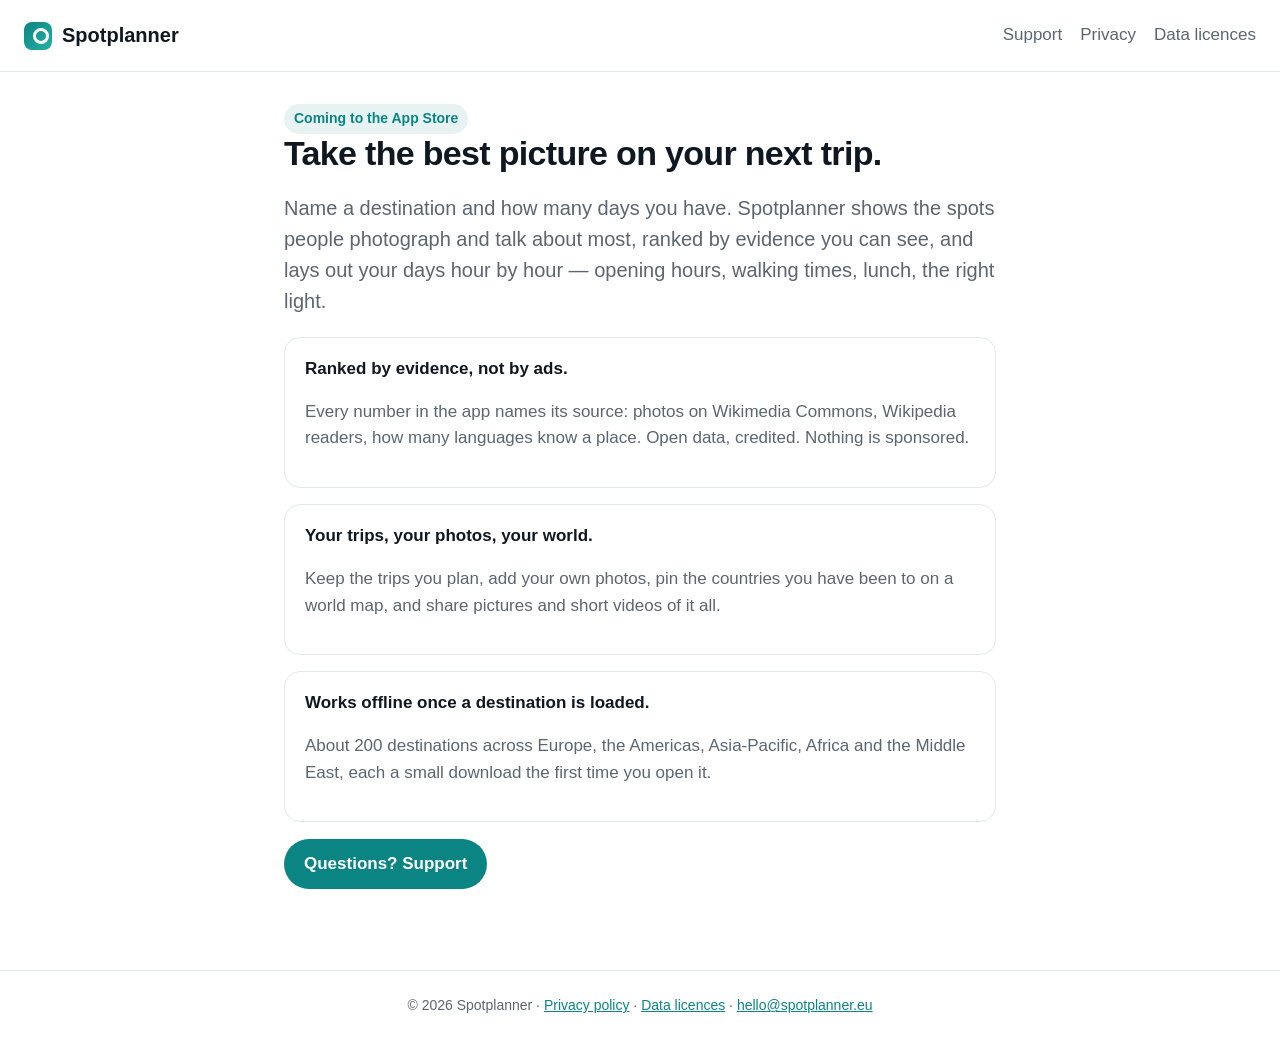
==== index.html @ c5ff3474 "Site: landing, privacy policy, support, data licences" ====
<!doctype html>
<html lang="en">
<head>
<meta charset="utf-8">
<meta name="viewport" content="width=device-width, initial-scale=1">
<title>Spotplanner — take the best picture on your next trip</title>
<meta name="description" content="Spotplanner ranks a destination's most photographed spots from open data, lets you pick the ones you want, and lays out your days hour by hour. iPhone, Android and web.">
<link rel="stylesheet" href="style.css">
</head>
<body>
<header>
  <a class="brand" href="/"><span class="badge"></span>Spotplanner</a>
  <nav><a href="/support.html">Support</a><a href="/privacy.html">Privacy</a><a href="/licences.html">Data licences</a></nav>
</header>
<main>
  <span class="pill">Coming to the App Store</span>
  <h1>Take the best picture on your next trip.</h1>
  <p class="lead">Name a destination and how many days you have. Spotplanner shows the spots people photograph and talk about most, ranked by evidence you can see, and lays out your days hour by hour — opening hours, walking times, lunch, the right light.</p>
  <div class="card">
    <strong>Ranked by evidence, not by ads.</strong>
    <p class="muted">Every number in the app names its source: photos on Wikimedia Commons, Wikipedia readers, how many languages know a place. Open data, credited. Nothing is sponsored.</p>
  </div>
  <div class="card">
    <strong>Your trips, your photos, your world.</strong>
    <p class="muted">Keep the trips you plan, add your own photos, pin the countries you have been to on a world map, and share pictures and short videos of it all.</p>
  </div>
  <div class="card">
    <strong>Works offline once a destination is loaded.</strong>
    <p class="muted">About 200 destinations across Europe, the Americas, Asia-Pacific, Africa and the Middle East, each a small download the first time you open it.</p>
  </div>
  <p><a class="cta" href="/support.html">Questions? Support</a></p>
</main>
<footer>© 2026 Spotplanner · <a href="/privacy.html">Privacy policy</a> · <a href="/licences.html">Data licences</a> · <a href="mailto:hello@spotplanner.eu">hello@spotplanner.eu</a></footer>
</body>
</html>
---- style.css ----
:root { --ink: #0F1720; --muted: #5B6670; --line: #E3E8EC; --accent: #0B8583; --accent-soft: #E6F3F2; --bg: #FFFFFF; }
* { box-sizing: border-box; }
html, body { margin: 0; background: var(--bg); color: var(--ink); font: 17px/1.55 -apple-system, "Segoe UI", Inter, Roboto, sans-serif; }
a { color: var(--accent); }
header { padding: 20px 24px; border-bottom: 1px solid var(--line); display: flex; align-items: center; justify-content: space-between; gap: 16px; flex-wrap: wrap; }
header .brand { display: flex; align-items: center; gap: 10px; text-decoration: none; color: var(--ink); font-weight: 700; font-size: 20px; }
header .brand .badge { width: 28px; height: 28px; border-radius: 8px; background: linear-gradient(135deg, #0B8583, #26B0A3); display: inline-block; position: relative; }
header .brand .badge::after { content: ""; position: absolute; left: 9px; top: 6px; width: 10px; height: 10px; border-radius: 50%; border: 3px solid #fff; }
header nav a { margin-left: 18px; color: var(--muted); text-decoration: none; }
main { max-width: 760px; margin: 0 auto; padding: 32px 24px 64px; }
h1 { font-size: 34px; line-height: 1.15; letter-spacing: -0.02em; margin: 0 0 12px; }
h2 { font-size: 22px; margin: 36px 0 10px; }
p.lead { font-size: 20px; color: var(--muted); }
.card { border: 1px solid var(--line); border-radius: 16px; padding: 18px 20px; margin: 16px 0; }
.muted { color: var(--muted); }
small { color: var(--muted); }
table { border-collapse: collapse; width: 100%; font-size: 15px; }
th, td { text-align: left; padding: 8px 6px; border-bottom: 1px solid var(--line); vertical-align: top; }
footer { padding: 24px; border-top: 1px solid var(--line); color: var(--muted); font-size: 14px; text-align: center; }
.cta { display: inline-block; background: var(--accent); color: #fff; padding: 12px 20px; border-radius: 999px; text-decoration: none; font-weight: 600; }
.pill { display: inline-block; background: var(--accent-soft); color: var(--accent); padding: 4px 10px; border-radius: 999px; font-size: 14px; font-weight: 600; }
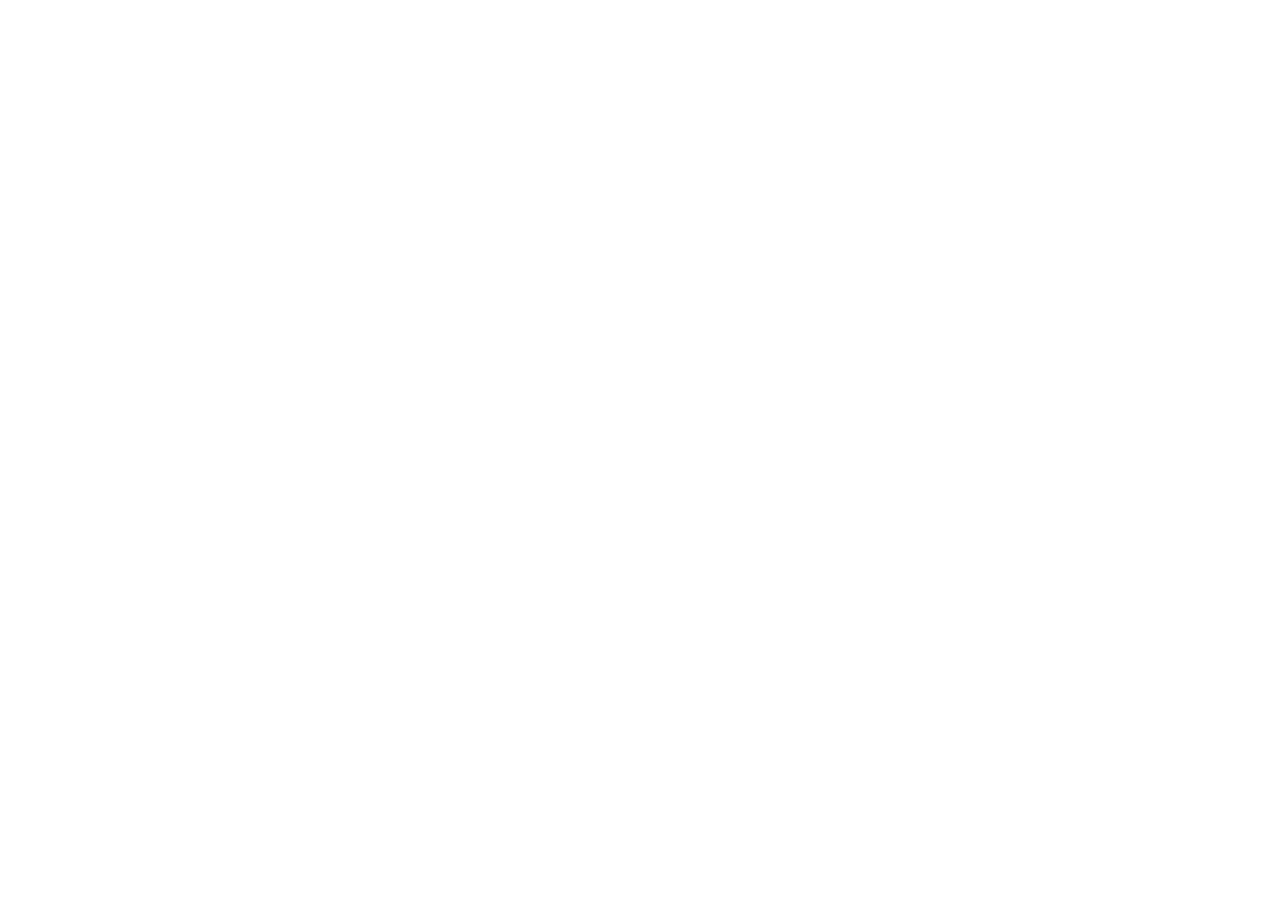
==== commit f19cf2c6: "site: the web app is the root of spotplanner.eu; landing page → /about.html; /app/ links forward to " ====
--- a/index.html
+++ b/index.html
@@ -1,35 +1,40 @@
-<!doctype html>
+<!DOCTYPE html>
 <html lang="en">
-<head>
-<meta charset="utf-8">
-<meta name="viewport" content="width=device-width, initial-scale=1">
-<title>Spotplanner — take the best picture on your next trip</title>
-<meta name="description" content="Spotplanner ranks a destination's most photographed spots from open data, lets you pick the ones you want, and lays out your days hour by hour. iPhone, Android and web.">
-<link rel="stylesheet" href="style.css">
-</head>
-<body>
-<header>
-  <a class="brand" href="/"><span class="badge"></span>Spotplanner</a>
-  <nav><a href="/support.html">Support</a><a href="/privacy.html">Privacy</a><a href="/licences.html">Data licences</a></nav>
-</header>
-<main>
-  <span class="pill">Coming to the App Store</span>
-  <h1>Take the best picture on your next trip.</h1>
-  <p class="lead">Name a destination and how many days you have. Spotplanner shows the spots people photograph and talk about most, ranked by evidence you can see, and lays out your days hour by hour — opening hours, walking times, lunch, the right light.</p>
-  <div class="card">
-    <strong>Ranked by evidence, not by ads.</strong>
-    <p class="muted">Every number in the app names its source: photos on Wikimedia Commons, Wikipedia readers, how many languages know a place. Open data, credited. Nothing is sponsored.</p>
-  </div>
-  <div class="card">
-    <strong>Your trips, your photos, your world.</strong>
-    <p class="muted">Keep the trips you plan, add your own photos, pin the countries you have been to on a world map, and share pictures and short videos of it all.</p>
-  </div>
-  <div class="card">
-    <strong>Works offline once a destination is loaded.</strong>
-    <p class="muted">About 200 destinations across Europe, the Americas, Asia-Pacific, Africa and the Middle East, each a small download the first time you open it.</p>
-  </div>
-  <p><a class="cta" href="/support.html">Questions? Support</a></p>
-</main>
-<footer>© 2026 Spotplanner · <a href="/privacy.html">Privacy policy</a> · <a href="/licences.html">Data licences</a> · <a href="mailto:hello@spotplanner.eu">hello@spotplanner.eu</a></footer>
+  <head>
+    <meta charset="utf-8" />
+    <meta httpEquiv="X-UA-Compatible" content="IE=edge" />
+    <meta name="viewport" content="width=device-width, initial-scale=1, shrink-to-fit=no" />
+    <title>Spotplanner — take the best picture on your next trip</title>
+    <meta name="description" content="Plan your days around the most photographed places in nearly 1,300 destinations, see where 200 films and series were shot, and watch your world map fill in. iPhone, Android and web.">
+    <!-- The `react-native-web` recommended style reset: https://necolas.github.io/react-native-web/docs/setup/#root-element -->
+    <style id="expo-reset">
+      /* These styles make the body full-height */
+      html,
+      body {
+        height: 100%;
+      }
+      /* These styles disable body scrolling if you are using <ScrollView> */
+      body {
+        overflow: hidden;
+      }
+      /* These styles make the root element full-height */
+      #root {
+        display: flex;
+        height: 100%;
+        flex: 1;
+      }
+    </style>
+  <meta name="theme-color" content="#FFFFFF">
+<link rel="icon" href="/favicon.ico"/><link rel="preload" href="/_expo/static/css/maplibre-gl-251fdbfda84eb147f0a36795135ef43b.css" as="style">
+<link rel="stylesheet" href="/_expo/static/css/maplibre-gl-251fdbfda84eb147f0a36795135ef43b.css"></head>
+
+  <body>
+    <!-- Use static rendering with Expo Router to support running without JavaScript. -->
+    <noscript>
+      You need to enable JavaScript to run this app.
+    </noscript>
+    <!-- The root element for your Expo app. -->
+    <div id="root"></div>
+  <script src="/_expo/static/js/web/entry-cecadba6df32d384c54a8746a439e8e0.js" defer></script>
 </body>
 </html>
--- a/_expo/static/css/maplibre-gl-251fdbfda84eb147f0a36795135ef43b.css
+++ b/_expo/static/css/maplibre-gl-251fdbfda84eb147f0a36795135ef43b.css
@@ -0,0 +1 @@
+.maplibregl-map{-webkit-tap-highlight-color:#0000;font:12px/20px Helvetica Neue,Arial,Helvetica,sans-serif;position:relative;overflow:hidden}.maplibregl-canvas{position:absolute;top:0;left:0}.maplibregl-map:fullscreen{width:100%;height:100%}.maplibregl-ctrl-group button.maplibregl-ctrl-compass{touch-action:none}.maplibregl-canvas-container.maplibregl-interactive,.maplibregl-ctrl-group button.maplibregl-ctrl-compass{cursor:grab;-webkit-user-select:none;user-select:none}.maplibregl-canvas-container.maplibregl-interactive.maplibregl-track-pointer{cursor:pointer}.maplibregl-canvas-container.maplibregl-interactive:active,.maplibregl-ctrl-group button.maplibregl-ctrl-compass:active{cursor:grabbing}.maplibregl-canvas-container.maplibregl-touch-zoom-rotate,.maplibregl-canvas-container.maplibregl-touch-zoom-rotate .maplibregl-canvas{touch-action:pan-x pan-y}.maplibregl-canvas-container.maplibregl-touch-drag-pan,.maplibregl-canvas-container.maplibregl-touch-drag-pan .maplibregl-canvas{touch-action:pinch-zoom}.maplibregl-canvas-container.maplibregl-touch-zoom-rotate.maplibregl-touch-drag-pan,.maplibregl-canvas-container.maplibregl-touch-zoom-rotate.maplibregl-touch-drag-pan .maplibregl-canvas{touch-action:none}.maplibregl-canvas-container.maplibregl-touch-drag-pan.maplibregl-cooperative-gestures,.maplibregl-canvas-container.maplibregl-touch-drag-pan.maplibregl-cooperative-gestures .maplibregl-canvas{touch-action:pan-x pan-y}.maplibregl-ctrl-bottom-left,.maplibregl-ctrl-bottom-right,.maplibregl-ctrl-top-left,.maplibregl-ctrl-top-right{pointer-events:none;z-index:2;position:absolute}.maplibregl-ctrl-top-left{top:0;left:0}.maplibregl-ctrl-top-right{top:0;right:0}.maplibregl-ctrl-bottom-left{bottom:0;left:0}.maplibregl-ctrl-bottom-right{bottom:0;right:0}.maplibregl-ctrl{clear:both;pointer-events:auto;transform:translate(0)}.maplibregl-ctrl-top-left .maplibregl-ctrl{float:left;margin:10px 0 0 10px}.maplibregl-ctrl-top-right .maplibregl-ctrl{float:right;margin:10px 10px 0 0}.maplibregl-ctrl-bottom-left .maplibregl-ctrl{float:left;margin:0 0 10px 10px}.maplibregl-ctrl-bottom-right .maplibregl-ctrl{float:right;margin:0 10px 10px 0}.maplibregl-ctrl-group{background:#fff;border-radius:4px}.maplibregl-ctrl-group:not(:empty){box-shadow:0 0 0 2px #0000001a}@media (forced-colors:active){.maplibregl-ctrl-group:not(:empty){box-shadow:0 0 0 2px buttontext}}.maplibregl-ctrl-group button{box-sizing:border-box;cursor:pointer;background-color:#0000;border:0;outline:none;width:29px;height:29px;padding:0;display:block}.maplibregl-ctrl-group button+button{border-top:1px solid #ddd}.maplibregl-ctrl button .maplibregl-ctrl-icon{background-position:50%;background-repeat:no-repeat;width:100%;height:100%;display:block}@media (forced-colors:active){.maplibregl-ctrl-icon{background-color:#0000}.maplibregl-ctrl-group button+button{border-top:1px solid buttontext}}.maplibregl-ctrl button::-moz-focus-inner{border:0;padding:0}.maplibregl-ctrl-attrib-button:focus,.maplibregl-ctrl-group button:focus{box-shadow:0 0 2px 2px #0096ff}.maplibregl-ctrl button:disabled{cursor:not-allowed}.maplibregl-ctrl button:disabled .maplibregl-ctrl-icon{opacity:.25}@media (hover:hover){.maplibregl-ctrl button:not(:disabled):hover{background-color:#0000000d}}.maplibregl-ctrl button:not(:disabled):active{background-color:#0000000d}.maplibregl-ctrl-group button:focus:focus-visible{box-shadow:0 0 2px 2px #0096ff}.maplibregl-ctrl-group button:focus:not(:focus-visible){box-shadow:none}.maplibregl-ctrl-group button:focus:first-child{border-radius:4px 4px 0 0}.maplibregl-ctrl-group button:focus:last-child{border-radius:0 0 4px 4px}.maplibregl-ctrl-group button:focus:only-child{border-radius:inherit}.maplibregl-ctrl button.maplibregl-ctrl-zoom-out .maplibregl-ctrl-icon{background-image:url("data:image/svg+xml;charset=utf-8,%3Csvg xmlns='http://www.w3.org/2000/svg' width='29' height='29' fill='%23333' viewBox='0 0 29 29'%3E%3Cpath d='M10 13c-.75 0-1.5.75-1.5 1.5S9.25 16 10 16h9c.75 0 1.5-.75 1.5-1.5S19.75 13 19 13z'/%3E%3C/svg%3E")}.maplibregl-ctrl button.maplibregl-ctrl-zoom-in .maplibregl-ctrl-icon{background-image:url("data:image/svg+xml;charset=utf-8,%3Csvg xmlns='http://www.w3.org/2000/svg' width='29' height='29' fill='%23333' viewBox='0 0 29 29'%3E%3Cpath d='M14.5 8.5c-.75 0-1.5.75-1.5 1.5v3h-3c-.75 0-1.5.75-1.5 1.5S9.25 16 10 16h3v3c0 .75.75 1.5 1.5 1.5S16 19.75 16 19v-3h3c.75 0 1.5-.75 1.5-1.5S19.75 13 19 13h-3v-3c0-.75-.75-1.5-1.5-1.5'/%3E%3C/svg%3E")}@media (forced-colors:active){.maplibregl-ctrl button.maplibregl-ctrl-zoom-out .maplibregl-ctrl-icon{background-image:url("data:image/svg+xml;charset=utf-8,%3Csvg xmlns='http://www.w3.org/2000/svg' width='29' height='29' fill='%23fff' viewBox='0 0 29 29'%3E%3Cpath d='M10 13c-.75 0-1.5.75-1.5 1.5S9.25 16 10 16h9c.75 0 1.5-.75 1.5-1.5S19.75 13 19 13z'/%3E%3C/svg%3E")}.maplibregl-ctrl button.maplibregl-ctrl-zoom-in .maplibregl-ctrl-icon{background-image:url("data:image/svg+xml;charset=utf-8,%3Csvg xmlns='http://www.w3.org/2000/svg' width='29' height='29' fill='%23fff' viewBox='0 0 29 29'%3E%3Cpath d='M14.5 8.5c-.75 0-1.5.75-1.5 1.5v3h-3c-.75 0-1.5.75-1.5 1.5S9.25 16 10 16h3v3c0 .75.75 1.5 1.5 1.5S16 19.75 16 19v-3h3c.75 0 1.5-.75 1.5-1.5S19.75 13 19 13h-3v-3c0-.75-.75-1.5-1.5-1.5'/%3E%3C/svg%3E")}}@media (forced-colors:active) and (prefers-color-scheme:light){.maplibregl-ctrl button.maplibregl-ctrl-zoom-out .maplibregl-ctrl-icon{background-image:url("data:image/svg+xml;charset=utf-8,%3Csvg xmlns='http://www.w3.org/2000/svg' width='29' height='29' viewBox='0 0 29 29'%3E%3Cpath d='M10 13c-.75 0-1.5.75-1.5 1.5S9.25 16 10 16h9c.75 0 1.5-.75 1.5-1.5S19.75 13 19 13z'/%3E%3C/svg%3E")}.maplibregl-ctrl button.maplibregl-ctrl-zoom-in .maplibregl-ctrl-icon{background-image:url("data:image/svg+xml;charset=utf-8,%3Csvg xmlns='http://www.w3.org/2000/svg' width='29' height='29' viewBox='0 0 29 29'%3E%3Cpath d='M14.5 8.5c-.75 0-1.5.75-1.5 1.5v3h-3c-.75 0-1.5.75-1.5 1.5S9.25 16 10 16h3v3c0 .75.75 1.5 1.5 1.5S16 19.75 16 19v-3h3c.75 0 1.5-.75 1.5-1.5S19.75 13 19 13h-3v-3c0-.75-.75-1.5-1.5-1.5'/%3E%3C/svg%3E")}}.maplibregl-ctrl button.maplibregl-ctrl-fullscreen .maplibregl-ctrl-icon{background-image:url("data:image/svg+xml;charset=utf-8,%3Csvg xmlns='http://www.w3.org/2000/svg' width='29' height='29' fill='%23333' viewBox='0 0 29 29'%3E%3Cpath d='M24 16v5.5c0 1.75-.75 2.5-2.5 2.5H16v-1l3-1.5-4-5.5 1-1 5.5 4 1.5-3zM6 16l1.5 3 5.5-4 1 1-4 5.5 3 1.5v1H7.5C5.75 24 5 23.25 5 21.5V16zm7-11v1l-3 1.5 4 5.5-1 1-5.5-4L6 13H5V7.5C5 5.75 5.75 5 7.5 5zm11 2.5c0-1.75-.75-2.5-2.5-2.5H16v1l3 1.5-4 5.5 1 1 5.5-4 1.5 3h1z'/%3E%3C/svg%3E")}.maplibregl-ctrl button.maplibregl-ctrl-shrink .maplibregl-ctrl-icon{background-image:url("data:image/svg+xml;charset=utf-8,%3Csvg xmlns='http://www.w3.org/2000/svg' width='29' height='29' viewBox='0 0 29 29'%3E%3Cpath d='M18.5 16c-1.75 0-2.5.75-2.5 2.5V24h1l1.5-3 5.5 4 1-1-4-5.5 3-1.5v-1zM13 18.5c0-1.75-.75-2.5-2.5-2.5H5v1l3 1.5L4 24l1 1 5.5-4 1.5 3h1zm3-8c0 1.75.75 2.5 2.5 2.5H24v-1l-3-1.5L25 5l-1-1-5.5 4L17 5h-1zM10.5 13c1.75 0 2.5-.75 2.5-2.5V5h-1l-1.5 3L5 4 4 5l4 5.5L5 12v1z'/%3E%3C/svg%3E")}@media (forced-colors:active){.maplibregl-ctrl button.maplibregl-ctrl-fullscreen .maplibregl-ctrl-icon{background-image:url("data:image/svg+xml;charset=utf-8,%3Csvg xmlns='http://www.w3.org/2000/svg' width='29' height='29' fill='%23fff' viewBox='0 0 29 29'%3E%3Cpath d='M24 16v5.5c0 1.75-.75 2.5-2.5 2.5H16v-1l3-1.5-4-5.5 1-1 5.5 4 1.5-3zM6 16l1.5 3 5.5-4 1 1-4 5.5 3 1.5v1H7.5C5.75 24 5 23.25 5 21.5V16zm7-11v1l-3 1.5 4 5.5-1 1-5.5-4L6 13H5V7.5C5 5.75 5.75 5 7.5 5zm11 2.5c0-1.75-.75-2.5-2.5-2.5H16v1l3 1.5-4 5.5 1 1 5.5-4 1.5 3h1z'/%3E%3C/svg%3E")}.maplibregl-ctrl button.maplibregl-ctrl-shrink .maplibregl-ctrl-icon{background-image:url("data:image/svg+xml;charset=utf-8,%3Csvg xmlns='http://www.w3.org/2000/svg' width='29' height='29' fill='%23fff' viewBox='0 0 29 29'%3E%3Cpath d='M18.5 16c-1.75 0-2.5.75-2.5 2.5V24h1l1.5-3 5.5 4 1-1-4-5.5 3-1.5v-1zM13 18.5c0-1.75-.75-2.5-2.5-2.5H5v1l3 1.5L4 24l1 1 5.5-4 1.5 3h1zm3-8c0 1.75.75 2.5 2.5 2.5H24v-1l-3-1.5L25 5l-1-1-5.5 4L17 5h-1zM10.5 13c1.75 0 2.5-.75 2.5-2.5V5h-1l-1.5 3L5 4 4 5l4 5.5L5 12v1z'/%3E%3C/svg%3E")}}@media (forced-colors:active) and (prefers-color-scheme:light){.maplibregl-ctrl button.maplibregl-ctrl-fullscreen .maplibregl-ctrl-icon{background-image:url("data:image/svg+xml;charset=utf-8,%3Csvg xmlns='http://www.w3.org/2000/svg' width='29' height='29' viewBox='0 0 29 29'%3E%3Cpath d='M24 16v5.5c0 1.75-.75 2.5-2.5 2.5H16v-1l3-1.5-4-5.5 1-1 5.5 4 1.5-3zM6 16l1.5 3 5.5-4 1 1-4 5.5 3 1.5v1H7.5C5.75 24 5 23.25 5 21.5V16zm7-11v1l-3 1.5 4 5.5-1 1-5.5-4L6 13H5V7.5C5 5.75 5.75 5 7.5 5zm11 2.5c0-1.75-.75-2.5-2.5-2.5H16v1l3 1.5-4 5.5 1 1 5.5-4 1.5 3h1z'/%3E%3C/svg%3E")}.maplibregl-ctrl button.maplibregl-ctrl-shrink .maplibregl-ctrl-icon{background-image:url("data:image/svg+xml;charset=utf-8,%3Csvg xmlns='http://www.w3.org/2000/svg' width='29' height='29' viewBox='0 0 29 29'%3E%3Cpath d='M18.5 16c-1.75 0-2.5.75-2.5 2.5V24h1l1.5-3 5.5 4 1-1-4-5.5 3-1.5v-1zM13 18.5c0-1.75-.75-2.5-2.5-2.5H5v1l3 1.5L4 24l1 1 5.5-4 1.5 3h1zm3-8c0 1.75.75 2.5 2.5 2.5H24v-1l-3-1.5L25 5l-1-1-5.5 4L17 5h-1zM10.5 13c1.75 0 2.5-.75 2.5-2.5V5h-1l-1.5 3L5 4 4 5l4 5.5L5 12v1z'/%3E%3C/svg%3E")}}.maplibregl-ctrl button.maplibregl-ctrl-compass .maplibregl-ctrl-icon{background-image:url("data:image/svg+xml;charset=utf-8,%3Csvg xmlns='http://www.w3.org/2000/svg' width='29' height='29' fill='%23333' viewBox='0 0 29 29'%3E%3Cpath d='m10.5 14 4-8 4 8z'/%3E%3Cpath fill='%23ccc' d='m10.5 16 4 8 4-8z'/%3E%3C/svg%3E")}@media (forced-colors:active){.maplibregl-ctrl button.maplibregl-ctrl-compass .maplibregl-ctrl-icon{background-image:url("data:image/svg+xml;charset=utf-8,%3Csvg xmlns='http://www.w3.org/2000/svg' width='29' height='29' fill='%23fff' viewBox='0 0 29 29'%3E%3Cpath d='m10.5 14 4-8 4 8z'/%3E%3Cpath fill='%23ccc' d='m10.5 16 4 8 4-8z'/%3E%3C/svg%3E")}}@media (forced-colors:active) and (prefers-color-scheme:light){.maplibregl-ctrl button.maplibregl-ctrl-compass .maplibregl-ctrl-icon{background-image:url("data:image/svg+xml;charset=utf-8,%3Csvg xmlns='http://www.w3.org/2000/svg' width='29' height='29' viewBox='0 0 29 29'%3E%3Cpath d='m10.5 14 4-8 4 8z'/%3E%3Cpath fill='%23ccc' d='m10.5 16 4 8 4-8z'/%3E%3C/svg%3E")}}.maplibregl-ctrl button.maplibregl-ctrl-globe .maplibregl-ctrl-icon{background-image:url("data:image/svg+xml;charset=utf-8,%3Csvg xmlns='http://www.w3.org/2000/svg' width='22' height='22' fill='none' stroke='%23333' viewBox='0 0 22 22'%3E%3Ccircle cx='11' cy='11' r='8.5'/%3E%3Cpath d='M17.5 11c0 4.819-3.02 8.5-6.5 8.5S4.5 15.819 4.5 11 7.52 2.5 11 2.5s6.5 3.681 6.5 8.5Z'/%3E%3Cpath d='M13.5 11c0 2.447-.331 4.64-.853 6.206-.262.785-.562 1.384-.872 1.777-.314.399-.58.517-.775.517s-.461-.118-.775-.517c-.31-.393-.61-.992-.872-1.777C8.831 15.64 8.5 13.446 8.5 11s.331-4.64.853-6.206c.262-.785.562-1.384.872-1.777.314-.399.58-.517.775-.517s.461.118.775.517c.31.393.61.992.872 1.777.522 1.565.853 3.76.853 6.206Z'/%3E%3Cpath d='M11 7.5c-1.909 0-3.622-.166-4.845-.428-.616-.132-1.08-.283-1.379-.434a1.3 1.3 0 0 1-.224-.138q.07-.058.224-.138c.299-.151.763-.302 1.379-.434C7.378 5.666 9.091 5.5 11 5.5s3.622.166 4.845.428c.616.132 1.08.283 1.379.434.105.053.177.1.224.138q-.07.058-.224.138c-.299.151-.763.302-1.379.434-1.223.262-2.936.428-4.845.428ZM4.486 6.436ZM11 16.5c-1.909 0-3.622-.166-4.845-.428-.616-.132-1.08-.283-1.379-.434a1.3 1.3 0 0 1-.224-.138 1.3 1.3 0 0 1 .224-.138c.299-.151.763-.302 1.379-.434C7.378 14.666 9.091 14.5 11 14.5s3.622.166 4.845.428c.616.132 1.08.283 1.379.434.105.053.177.1.224.138a1.3 1.3 0 0 1-.224.138c-.299.151-.763.302-1.379.434-1.223.262-2.936.428-4.845.428Zm-6.514-1.064ZM11 12.5c-2.46 0-4.672-.222-6.255-.574-.796-.177-1.406-.38-1.805-.59a1.5 1.5 0 0 1-.39-.272.3.3 0 0 1-.047-.064.3.3 0 0 1 .048-.064c.066-.073.189-.167.389-.272.399-.21 1.009-.413 1.805-.59C6.328 9.722 8.54 9.5 11 9.5s4.672.222 6.256.574c.795.177 1.405.38 1.804.59.2.105.323.2.39.272a.3.3 0 0 1 .047.064.3.3 0 0 1-.048.064 1.4 1.4 0 0 1-.389.272c-.399.21-1.009.413-1.804.59-1.584.352-3.796.574-6.256.574Zm-8.501-1.51v.002zm0 .018v.002zm17.002.002v-.002zm0-.018v-.002z'/%3E%3C/svg%3E")}.maplibregl-ctrl button.maplibregl-ctrl-globe-enabled .maplibregl-ctrl-icon{background-image:url("data:image/svg+xml;charset=utf-8,%3Csvg xmlns='http://www.w3.org/2000/svg' width='22' height='22' fill='none' stroke='%2333b5e5' viewBox='0 0 22 22'%3E%3Ccircle cx='11' cy='11' r='8.5'/%3E%3Cpath d='M17.5 11c0 4.819-3.02 8.5-6.5 8.5S4.5 15.819 4.5 11 7.52 2.5 11 2.5s6.5 3.681 6.5 8.5Z'/%3E%3Cpath d='M13.5 11c0 2.447-.331 4.64-.853 6.206-.262.785-.562 1.384-.872 1.777-.314.399-.58.517-.775.517s-.461-.118-.775-.517c-.31-.393-.61-.992-.872-1.777C8.831 15.64 8.5 13.446 8.5 11s.331-4.64.853-6.206c.262-.785.562-1.384.872-1.777.314-.399.58-.517.775-.517s.461.118.775.517c.31.393.61.992.872 1.777.522 1.565.853 3.76.853 6.206Z'/%3E%3Cpath d='M11 7.5c-1.909 0-3.622-.166-4.845-.428-.616-.132-1.08-.283-1.379-.434a1.3 1.3 0 0 1-.224-.138q.07-.058.224-.138c.299-.151.763-.302 1.379-.434C7.378 5.666 9.091 5.5 11 5.5s3.622.166 4.845.428c.616.132 1.08.283 1.379.434.105.053.177.1.224.138q-.07.058-.224.138c-.299.151-.763.302-1.379.434-1.223.262-2.936.428-4.845.428ZM4.486 6.436ZM11 16.5c-1.909 0-3.622-.166-4.845-.428-.616-.132-1.08-.283-1.379-.434a1.3 1.3 0 0 1-.224-.138 1.3 1.3 0 0 1 .224-.138c.299-.151.763-.302 1.379-.434C7.378 14.666 9.091 14.5 11 14.5s3.622.166 4.845.428c.616.132 1.08.283 1.379.434.105.053.177.1.224.138a1.3 1.3 0 0 1-.224.138c-.299.151-.763.302-1.379.434-1.223.262-2.936.428-4.845.428Zm-6.514-1.064ZM11 12.5c-2.46 0-4.672-.222-6.255-.574-.796-.177-1.406-.38-1.805-.59a1.5 1.5 0 0 1-.39-.272.3.3 0 0 1-.047-.064.3.3 0 0 1 .048-.064c.066-.073.189-.167.389-.272.399-.21 1.009-.413 1.805-.59C6.328 9.722 8.54 9.5 11 9.5s4.672.222 6.256.574c.795.177 1.405.38 1.804.59.2.105.323.2.39.272a.3.3 0 0 1 .047.064.3.3 0 0 1-.048.064 1.4 1.4 0 0 1-.389.272c-.399.21-1.009.413-1.804.59-1.584.352-3.796.574-6.256.574Zm-8.501-1.51v.002zm0 .018v.002zm17.002.002v-.002zm0-.018v-.002z'/%3E%3C/svg%3E")}.maplibregl-ctrl button.maplibregl-ctrl-terrain .maplibregl-ctrl-icon{background-image:url("data:image/svg+xml;charset=utf-8,%3Csvg xmlns='http://www.w3.org/2000/svg' width='22' height='22' fill='%23333' viewBox='0 0 22 22'%3E%3Cpath d='m1.754 13.406 4.453-4.851 3.09 3.09 3.281 3.277.969-.969-3.309-3.312 3.844-4.121 6.148 6.886h1.082v-.855l-7.207-8.07-4.84 5.187L6.169 6.57l-5.48 5.965v.871ZM.688 16.844h20.625v1.375H.688Zm0 0'/%3E%3C/svg%3E")}.maplibregl-ctrl button.maplibregl-ctrl-terrain-enabled .maplibregl-ctrl-icon{background-image:url("data:image/svg+xml;charset=utf-8,%3Csvg xmlns='http://www.w3.org/2000/svg' width='22' height='22' fill='%2333b5e5' viewBox='0 0 22 22'%3E%3Cpath d='m1.754 13.406 4.453-4.851 3.09 3.09 3.281 3.277.969-.969-3.309-3.312 3.844-4.121 6.148 6.886h1.082v-.855l-7.207-8.07-4.84 5.187L6.169 6.57l-5.48 5.965v.871ZM.688 16.844h20.625v1.375H.688Zm0 0'/%3E%3C/svg%3E")}.maplibregl-ctrl button.maplibregl-ctrl-geolocate .maplibregl-ctrl-icon{background-image:url("data:image/svg+xml;charset=utf-8,%3Csvg xmlns='http://www.w3.org/2000/svg' width='29' height='29' fill='%23333' viewBox='0 0 20 20'%3E%3Cpath d='M10 4C9 4 9 5 9 5v.1A5 5 0 0 0 5.1 9H5s-1 0-1 1 1 1 1 1h.1A5 5 0 0 0 9 14.9v.1s0 1 1 1 1-1 1-1v-.1a5 5 0 0 0 3.9-3.9h.1s1 0 1-1-1-1-1-1h-.1A5 5 0 0 0 11 5.1V5s0-1-1-1m0 2.5a3.5 3.5 0 1 1 0 7 3.5 3.5 0 1 1 0-7'/%3E%3Ccircle cx='10' cy='10' r='2'/%3E%3C/svg%3E")}.maplibregl-ctrl button.maplibregl-ctrl-geolocate:disabled .maplibregl-ctrl-icon{background-image:url("data:image/svg+xml;charset=utf-8,%3Csvg xmlns='http://www.w3.org/2000/svg' width='29' height='29' fill='%23aaa' viewBox='0 0 20 20'%3E%3Cpath d='M10 4C9 4 9 5 9 5v.1A5 5 0 0 0 5.1 9H5s-1 0-1 1 1 1 1 1h.1A5 5 0 0 0 9 14.9v.1s0 1 1 1 1-1 1-1v-.1a5 5 0 0 0 3.9-3.9h.1s1 0 1-1-1-1-1-1h-.1A5 5 0 0 0 11 5.1V5s0-1-1-1m0 2.5a3.5 3.5 0 1 1 0 7 3.5 3.5 0 1 1 0-7'/%3E%3Ccircle cx='10' cy='10' r='2'/%3E%3Cpath fill='red' d='m14 5 1 1-9 9-1-1z'/%3E%3C/svg%3E")}.maplibregl-ctrl button.maplibregl-ctrl-geolocate.maplibregl-ctrl-geolocate-active .maplibregl-ctrl-icon{background-image:url("data:image/svg+xml;charset=utf-8,%3Csvg xmlns='http://www.w3.org/2000/svg' width='29' height='29' fill='%2333b5e5' viewBox='0 0 20 20'%3E%3Cpath d='M10 4C9 4 9 5 9 5v.1A5 5 0 0 0 5.1 9H5s-1 0-1 1 1 1 1 1h.1A5 5 0 0 0 9 14.9v.1s0 1 1 1 1-1 1-1v-.1a5 5 0 0 0 3.9-3.9h.1s1 0 1-1-1-1-1-1h-.1A5 5 0 0 0 11 5.1V5s0-1-1-1m0 2.5a3.5 3.5 0 1 1 0 7 3.5 3.5 0 1 1 0-7'/%3E%3Ccircle cx='10' cy='10' r='2'/%3E%3C/svg%3E")}.maplibregl-ctrl button.maplibregl-ctrl-geolocate.maplibregl-ctrl-geolocate-active-error .maplibregl-ctrl-icon{background-image:url("data:image/svg+xml;charset=utf-8,%3Csvg xmlns='http://www.w3.org/2000/svg' width='29' height='29' fill='%23e58978' viewBox='0 0 20 20'%3E%3Cpath d='M10 4C9 4 9 5 9 5v.1A5 5 0 0 0 5.1 9H5s-1 0-1 1 1 1 1 1h.1A5 5 0 0 0 9 14.9v.1s0 1 1 1 1-1 1-1v-.1a5 5 0 0 0 3.9-3.9h.1s1 0 1-1-1-1-1-1h-.1A5 5 0 0 0 11 5.1V5s0-1-1-1m0 2.5a3.5 3.5 0 1 1 0 7 3.5 3.5 0 1 1 0-7'/%3E%3Ccircle cx='10' cy='10' r='2'/%3E%3C/svg%3E")}.maplibregl-ctrl button.maplibregl-ctrl-geolocate.maplibregl-ctrl-geolocate-background .maplibregl-ctrl-icon{background-image:url("data:image/svg+xml;charset=utf-8,%3Csvg xmlns='http://www.w3.org/2000/svg' width='29' height='29' fill='%2333b5e5' viewBox='0 0 20 20'%3E%3Cpath d='M10 4C9 4 9 5 9 5v.1A5 5 0 0 0 5.1 9H5s-1 0-1 1 1 1 1 1h.1A5 5 0 0 0 9 14.9v.1s0 1 1 1 1-1 1-1v-.1a5 5 0 0 0 3.9-3.9h.1s1 0 1-1-1-1-1-1h-.1A5 5 0 0 0 11 5.1V5s0-1-1-1m0 2.5a3.5 3.5 0 1 1 0 7 3.5 3.5 0 1 1 0-7'/%3E%3C/svg%3E")}.maplibregl-ctrl button.maplibregl-ctrl-geolocate.maplibregl-ctrl-geolocate-background-error .maplibregl-ctrl-icon{background-image:url("data:image/svg+xml;charset=utf-8,%3Csvg xmlns='http://www.w3.org/2000/svg' width='29' height='29' fill='%23e54e33' viewBox='0 0 20 20'%3E%3Cpath d='M10 4C9 4 9 5 9 5v.1A5 5 0 0 0 5.1 9H5s-1 0-1 1 1 1 1 1h.1A5 5 0 0 0 9 14.9v.1s0 1 1 1 1-1 1-1v-.1a5 5 0 0 0 3.9-3.9h.1s1 0 1-1-1-1-1-1h-.1A5 5 0 0 0 11 5.1V5s0-1-1-1m0 2.5a3.5 3.5 0 1 1 0 7 3.5 3.5 0 1 1 0-7'/%3E%3C/svg%3E")}.maplibregl-ctrl button.maplibregl-ctrl-geolocate.maplibregl-ctrl-geolocate-waiting .maplibregl-ctrl-icon{animation:2s linear infinite maplibregl-spin}@media (forced-colors:active){.maplibregl-ctrl button.maplibregl-ctrl-geolocate .maplibregl-ctrl-icon{background-image:url("data:image/svg+xml;charset=utf-8,%3Csvg xmlns='http://www.w3.org/2000/svg' width='29' height='29' fill='%23fff' viewBox='0 0 20 20'%3E%3Cpath d='M10 4C9 4 9 5 9 5v.1A5 5 0 0 0 5.1 9H5s-1 0-1 1 1 1 1 1h.1A5 5 0 0 0 9 14.9v.1s0 1 1 1 1-1 1-1v-.1a5 5 0 0 0 3.9-3.9h.1s1 0 1-1-1-1-1-1h-.1A5 5 0 0 0 11 5.1V5s0-1-1-1m0 2.5a3.5 3.5 0 1 1 0 7 3.5 3.5 0 1 1 0-7'/%3E%3Ccircle cx='10' cy='10' r='2'/%3E%3C/svg%3E")}.maplibregl-ctrl button.maplibregl-ctrl-geolocate:disabled .maplibregl-ctrl-icon{background-image:url("data:image/svg+xml;charset=utf-8,%3Csvg xmlns='http://www.w3.org/2000/svg' width='29' height='29' fill='%23999' viewBox='0 0 20 20'%3E%3Cpath d='M10 4C9 4 9 5 9 5v.1A5 5 0 0 0 5.1 9H5s-1 0-1 1 1 1 1 1h.1A5 5 0 0 0 9 14.9v.1s0 1 1 1 1-1 1-1v-.1a5 5 0 0 0 3.9-3.9h.1s1 0 1-1-1-1-1-1h-.1A5 5 0 0 0 11 5.1V5s0-1-1-1m0 2.5a3.5 3.5 0 1 1 0 7 3.5 3.5 0 1 1 0-7'/%3E%3Ccircle cx='10' cy='10' r='2'/%3E%3Cpath fill='red' d='m14 5 1 1-9 9-1-1z'/%3E%3C/svg%3E")}.maplibregl-ctrl button.maplibregl-ctrl-geolocate.maplibregl-ctrl-geolocate-active .maplibregl-ctrl-icon{background-image:url("data:image/svg+xml;charset=utf-8,%3Csvg xmlns='http://www.w3.org/2000/svg' width='29' height='29' fill='%2333b5e5' viewBox='0 0 20 20'%3E%3Cpath d='M10 4C9 4 9 5 9 5v.1A5 5 0 0 0 5.1 9H5s-1 0-1 1 1 1 1 1h.1A5 5 0 0 0 9 14.9v.1s0 1 1 1 1-1 1-1v-.1a5 5 0 0 0 3.9-3.9h.1s1 0 1-1-1-1-1-1h-.1A5 5 0 0 0 11 5.1V5s0-1-1-1m0 2.5a3.5 3.5 0 1 1 0 7 3.5 3.5 0 1 1 0-7'/%3E%3Ccircle cx='10' cy='10' r='2'/%3E%3C/svg%3E")}.maplibregl-ctrl button.maplibregl-ctrl-geolocate.maplibregl-ctrl-geolocate-active-error .maplibregl-ctrl-icon{background-image:url("data:image/svg+xml;charset=utf-8,%3Csvg xmlns='http://www.w3.org/2000/svg' width='29' height='29' fill='%23e58978' viewBox='0 0 20 20'%3E%3Cpath d='M10 4C9 4 9 5 9 5v.1A5 5 0 0 0 5.1 9H5s-1 0-1 1 1 1 1 1h.1A5 5 0 0 0 9 14.9v.1s0 1 1 1 1-1 1-1v-.1a5 5 0 0 0 3.9-3.9h.1s1 0 1-1-1-1-1-1h-.1A5 5 0 0 0 11 5.1V5s0-1-1-1m0 2.5a3.5 3.5 0 1 1 0 7 3.5 3.5 0 1 1 0-7'/%3E%3Ccircle cx='10' cy='10' r='2'/%3E%3C/svg%3E")}.maplibregl-ctrl button.maplibregl-ctrl-geolocate.maplibregl-ctrl-geolocate-background .maplibregl-ctrl-icon{background-image:url("data:image/svg+xml;charset=utf-8,%3Csvg xmlns='http://www.w3.org/2000/svg' width='29' height='29' fill='%2333b5e5' viewBox='0 0 20 20'%3E%3Cpath d='M10 4C9 4 9 5 9 5v.1A5 5 0 0 0 5.1 9H5s-1 0-1 1 1 1 1 1h.1A5 5 0 0 0 9 14.9v.1s0 1 1 1 1-1 1-1v-.1a5 5 0 0 0 3.9-3.9h.1s1 0 1-1-1-1-1-1h-.1A5 5 0 0 0 11 5.1V5s0-1-1-1m0 2.5a3.5 3.5 0 1 1 0 7 3.5 3.5 0 1 1 0-7'/%3E%3C/svg%3E")}.maplibregl-ctrl button.maplibregl-ctrl-geolocate.maplibregl-ctrl-geolocate-background-error .maplibregl-ctrl-icon{background-image:url("data:image/svg+xml;charset=utf-8,%3Csvg xmlns='http://www.w3.org/2000/svg' width='29' height='29' fill='%23e54e33' viewBox='0 0 20 20'%3E%3Cpath d='M10 4C9 4 9 5 9 5v.1A5 5 0 0 0 5.1 9H5s-1 0-1 1 1 1 1 1h.1A5 5 0 0 0 9 14.9v.1s0 1 1 1 1-1 1-1v-.1a5 5 0 0 0 3.9-3.9h.1s1 0 1-1-1-1-1-1h-.1A5 5 0 0 0 11 5.1V5s0-1-1-1m0 2.5a3.5 3.5 0 1 1 0 7 3.5 3.5 0 1 1 0-7'/%3E%3C/svg%3E")}}@media (forced-colors:active) and (prefers-color-scheme:light){.maplibregl-ctrl button.maplibregl-ctrl-geolocate .maplibregl-ctrl-icon{background-image:url("data:image/svg+xml;charset=utf-8,%3Csvg xmlns='http://www.w3.org/2000/svg' width='29' height='29' viewBox='0 0 20 20'%3E%3Cpath d='M10 4C9 4 9 5 9 5v.1A5 5 0 0 0 5.1 9H5s-1 0-1 1 1 1 1 1h.1A5 5 0 0 0 9 14.9v.1s0 1 1 1 1-1 1-1v-.1a5 5 0 0 0 3.9-3.9h.1s1 0 1-1-1-1-1-1h-.1A5 5 0 0 0 11 5.1V5s0-1-1-1m0 2.5a3.5 3.5 0 1 1 0 7 3.5 3.5 0 1 1 0-7'/%3E%3Ccircle cx='10' cy='10' r='2'/%3E%3C/svg%3E")}.maplibregl-ctrl button.maplibregl-ctrl-geolocate:disabled .maplibregl-ctrl-icon{background-image:url("data:image/svg+xml;charset=utf-8,%3Csvg xmlns='http://www.w3.org/2000/svg' width='29' height='29' fill='%23666' viewBox='0 0 20 20'%3E%3Cpath d='M10 4C9 4 9 5 9 5v.1A5 5 0 0 0 5.1 9H5s-1 0-1 1 1 1 1 1h.1A5 5 0 0 0 9 14.9v.1s0 1 1 1 1-1 1-1v-.1a5 5 0 0 0 3.9-3.9h.1s1 0 1-1-1-1-1-1h-.1A5 5 0 0 0 11 5.1V5s0-1-1-1m0 2.5a3.5 3.5 0 1 1 0 7 3.5 3.5 0 1 1 0-7'/%3E%3Ccircle cx='10' cy='10' r='2'/%3E%3Cpath fill='red' d='m14 5 1 1-9 9-1-1z'/%3E%3C/svg%3E")}}@keyframes maplibregl-spin{0%{transform:rotate(0)}to{transform:rotate(1turn)}}a.maplibregl-ctrl-logo{cursor:pointer;background-image:url("data:image/svg+xml;charset=utf-8,%3Csvg xmlns='http://www.w3.org/2000/svg' width='88' height='23' fill='none'%3E%3Cpath fill='%23000' fill-opacity='.4' fill-rule='evenodd' d='M17.408 16.796h-1.827l2.501-12.095h.198l3.324 6.533.988 2.19.988-2.19 3.258-6.533h.181l2.6 12.095h-1.81l-1.218-5.644-.362-1.71-.658 1.71-2.929 5.644h-.098l-2.914-5.644-.757-1.71-.345 1.71zm1.958-3.42-.726 3.663a1.255 1.255 0 0 1-1.232 1.011h-1.827a1.255 1.255 0 0 1-1.229-1.509l2.501-12.095a1.255 1.255 0 0 1 1.23-1.001h.197a1.25 1.25 0 0 1 1.12.685l3.19 6.273 3.125-6.263a1.25 1.25 0 0 1 1.123-.695h.181a1.255 1.255 0 0 1 1.227.991l1.443 6.71a5 5 0 0 1 .314-.787l.009-.016a4.6 4.6 0 0 1 1.777-1.887c.782-.46 1.668-.667 2.611-.667a4.6 4.6 0 0 1 1.7.32l.306.134c.21-.16.474-.256.759-.256h1.694a1.255 1.255 0 0 1 1.212.925 1.255 1.255 0 0 1 1.212-.925h1.711c.284 0 .545.094.755.252.613-.3 1.312-.45 2.075-.45 1.356 0 2.557.445 3.482 1.4q.47.48.763 1.064V4.701a1.255 1.255 0 0 1 1.255-1.255h1.86A1.255 1.255 0 0 1 54.44 4.7v9.194h2.217c.19 0 .37.043.532.118v-4.77c0-.356.147-.678.385-.906a2.42 2.42 0 0 1-.682-1.71c0-.665.267-1.253.735-1.7a2.45 2.45 0 0 1 1.722-.674 2.43 2.43 0 0 1 1.705.675q.318.302.504.683V4.7a1.255 1.255 0 0 1 1.255-1.255h1.744A1.255 1.255 0 0 1 65.812 4.7v3.335a4.8 4.8 0 0 1 1.526-.246c.938 0 1.817.214 2.59.69a4.47 4.47 0 0 1 1.67 1.743v-.98a1.255 1.255 0 0 1 1.256-1.256h1.777c.233 0 .451.064.639.174a3.4 3.4 0 0 1 1.567-.372c.346 0 .861.02 1.285.232a1.25 1.25 0 0 1 .689 1.004 4.7 4.7 0 0 1 .853-.588c.795-.44 1.675-.647 2.61-.647 1.385 0 2.65.39 3.525 1.396.836.938 1.168 2.173 1.168 3.528q-.001.515-.056 1.051a1.255 1.255 0 0 1-.947 1.09l.408.952a1.255 1.255 0 0 1-.477 1.552c-.418.268-.92.463-1.458.612-.613.171-1.304.244-2.049.244-1.06 0-2.043-.207-2.886-.698l-.015-.008c-.798-.48-1.419-1.135-1.818-1.963l-.004-.008a5.8 5.8 0 0 1-.548-2.512q0-.429.053-.843a1.3 1.3 0 0 1-.333-.086l-.166-.004c-.223 0-.426.062-.643.228-.03.024-.142.139-.142.59v3.883a1.255 1.255 0 0 1-1.256 1.256h-1.777a1.255 1.255 0 0 1-1.256-1.256V15.69l-.032.057a4.8 4.8 0 0 1-1.86 1.833 5.04 5.04 0 0 1-2.484.634 4.5 4.5 0 0 1-1.935-.424 1.25 1.25 0 0 1-.764.258h-1.71a1.255 1.255 0 0 1-1.256-1.255V7.687a2.4 2.4 0 0 1-.428.625c.253.23.412.561.412.93v7.553a1.255 1.255 0 0 1-1.256 1.255h-1.843a1.25 1.25 0 0 1-.894-.373c-.228.23-.544.373-.894.373H51.32a1.255 1.255 0 0 1-1.256-1.255v-1.251l-.061.117a4.7 4.7 0 0 1-1.782 1.884 4.77 4.77 0 0 1-2.485.67 5.6 5.6 0 0 1-1.485-.188l.009 2.764a1.255 1.255 0 0 1-1.255 1.259h-1.729a1.255 1.255 0 0 1-1.255-1.255v-3.537a1.255 1.255 0 0 1-1.167.793h-1.679a1.25 1.25 0 0 1-.77-.263 4.5 4.5 0 0 1-1.945.429c-.885 0-1.724-.21-2.495-.632l-.017-.01a5 5 0 0 1-1.081-.836 1.255 1.255 0 0 1-1.254 1.312h-1.81a1.255 1.255 0 0 1-1.228-.99l-.782-3.625-2.044 3.939a1.25 1.25 0 0 1-1.115.676h-.098a1.25 1.25 0 0 1-1.116-.68l-2.061-3.994zM35.92 16.63l.207-.114.223-.15q.493-.356.735-.785l.061-.118.033 1.332h1.678V9.242h-1.694l-.033 1.267q-.133-.329-.526-.658l-.032-.028a3.2 3.2 0 0 0-.668-.428l-.27-.12a3.3 3.3 0 0 0-1.235-.23q-1.136-.001-1.974.493a3.36 3.36 0 0 0-1.3 1.382q-.445.89-.444 2.074 0 1.2.51 2.107a3.8 3.8 0 0 0 1.382 1.381 3.9 3.9 0 0 0 1.893.477q.795 0 1.455-.33zm-2.789-5.38q-.576.675-.575 1.762 0 1.102.559 1.794.576.675 1.645.675a2.25 2.25 0 0 0 .934-.19 2.2 2.2 0 0 0 .468-.29l.178-.161a2.2 2.2 0 0 0 .397-.561q.244-.5.244-1.15v-.115q0-.708-.296-1.267l-.043-.077a2.2 2.2 0 0 0-.633-.709l-.13-.086-.047-.028a2.1 2.1 0 0 0-1.073-.285q-1.052 0-1.629.692zm2.316 2.706c.163-.17.28-.407.28-.83v-.114c0-.292-.06-.508-.15-.68a.96.96 0 0 0-.353-.389.85.85 0 0 0-.464-.127c-.4 0-.56.114-.664.239l-.01.012c-.148.174-.275.45-.275.945 0 .506.122.801.27.99.097.11.266.224.68.224.303 0 .504-.09.687-.269zm7.545 1.705a2.6 2.6 0 0 0 .331.423q.319.33.755.548l.173.074q.65.255 1.49.255 1.02 0 1.844-.493a3.45 3.45 0 0 0 1.316-1.4q.493-.904.493-2.089 0-1.909-.988-2.913-.988-1.02-2.584-1.02-.898 0-1.575.347a3 3 0 0 0-.415.262l-.199.166a3.4 3.4 0 0 0-.64.82V9.242h-1.712v11.553h1.729l-.017-5.134zm.53-1.138q.206.29.48.5l.155.11.053.034q.51.296 1.119.297 1.07 0 1.645-.675.577-.69.576-1.762 0-1.119-.576-1.777-.558-.675-1.645-.675-.435 0-.835.16a2 2 0 0 0-.284.136 2 2 0 0 0-.363.254 2.2 2.2 0 0 0-.46.569l-.082.162a2.6 2.6 0 0 0-.213 1.072v.115q0 .707.296 1.267l.135.211zm.964-.818a1.1 1.1 0 0 0 .367.385.94.94 0 0 0 .476.118c.423 0 .59-.117.687-.23.159-.194.28-.478.28-.95 0-.53-.133-.8-.266-.952l-.021-.025c-.078-.094-.231-.221-.68-.221a1 1 0 0 0-.503.135l-.012.007a.86.86 0 0 0-.335.343c-.073.133-.132.324-.132.614v.115a1.4 1.4 0 0 0 .14.66zm15.7-6.222q.347-.346.346-.856a1.05 1.05 0 0 0-.345-.79 1.18 1.18 0 0 0-.84-.329q-.51 0-.855.33a1.05 1.05 0 0 0-.346.79q0 .51.346.855.345.346.856.346.51 0 .839-.346zm4.337 9.314.033-1.332q.191.403.59.747l.098.081a4 4 0 0 0 .316.224l.223.122a3.2 3.2 0 0 0 1.44.322 3.8 3.8 0 0 0 1.875-.477 3.5 3.5 0 0 0 1.382-1.366q.527-.89.526-2.09 0-1.184-.444-2.073a3.24 3.24 0 0 0-1.283-1.399q-.823-.51-1.942-.51a3.5 3.5 0 0 0-1.527.344l-.086.043-.165.09a3 3 0 0 0-.33.214q-.432.315-.656.707a2 2 0 0 0-.099.198l.082-1.283V4.701h-1.744v12.095zm.473-2.509a2.5 2.5 0 0 0 .566.7q.117.098.245.18l.144.08a2.1 2.1 0 0 0 .975.232q1.07 0 1.645-.675.576-.69.576-1.778 0-1.102-.576-1.777-.56-.691-1.645-.692a2.2 2.2 0 0 0-1.015.235q-.22.113-.415.282l-.15.142a2.1 2.1 0 0 0-.42.594q-.223.479-.223 1.1v.115q0 .705.293 1.26zm2.616-.293c.157-.191.28-.479.28-.967 0-.51-.13-.79-.276-.961l-.021-.026c-.082-.1-.232-.225-.67-.225a.87.87 0 0 0-.681.279l-.012.011c-.154.155-.274.38-.274.807v.115c0 .285.057.499.144.669a1.1 1.1 0 0 0 .367.405c.137.082.28.123.455.123.423 0 .59-.118.686-.23zm8.266-3.013q.345-.13.724-.14l.069-.002q.493 0 .642.099l.247-1.794q-.196-.099-.717-.099a2.3 2.3 0 0 0-.545.063 2 2 0 0 0-.411.148 2.2 2.2 0 0 0-.4.249 2.5 2.5 0 0 0-.485.499 2.7 2.7 0 0 0-.32.581l-.05.137v-1.48h-1.778v7.553h1.777v-3.884q0-.546.159-.943a1.5 1.5 0 0 1 .466-.636 2.5 2.5 0 0 1 .399-.253 2 2 0 0 1 .224-.099zm9.784 2.656.05-.922q0-1.743-.856-2.698-.838-.97-2.584-.97-1.119-.001-2.007.493a3.46 3.46 0 0 0-1.4 1.382q-.493.906-.493 2.106 0 1.07.428 1.975.428.89 1.332 1.432.906.526 2.255.526.973 0 1.668-.185l.044-.012.135-.04q.613-.184.984-.421l-.542-1.267q-.3.162-.642.274l-.297.087q-.51.131-1.3.131-.954 0-1.497-.444a1.6 1.6 0 0 1-.192-.193q-.366-.44-.512-1.234l-.004-.021zm-5.427-1.256-.003.022h3.752v-.138q-.011-.727-.288-1.118a1 1 0 0 0-.156-.176q-.46-.428-1.316-.428-.986 0-1.494.604-.379.45-.494 1.234zm-27.053 2.77V4.7h-1.86v12.095h5.333V15.15zm7.103-5.908v7.553h-1.843V9.242h1.843z'/%3E%3Cpath fill='%23fff' d='m19.63 11.151-.757-1.71-.345 1.71-1.12 5.644h-1.827L18.083 4.7h.197l3.325 6.533.988 2.19.988-2.19L26.839 4.7h.181l2.6 12.095h-1.81l-1.218-5.644-.362-1.71-.658 1.71-2.93 5.644h-.098l-2.913-5.644zm14.836 5.81q-1.02 0-1.893-.478a3.8 3.8 0 0 1-1.381-1.382q-.51-.906-.51-2.106 0-1.185.444-2.074a3.36 3.36 0 0 1 1.3-1.382q.839-.494 1.974-.494a3.3 3.3 0 0 1 1.234.231 3.3 3.3 0 0 1 .97.575q.396.33.527.659l.033-1.267h1.694v7.553H37.18l-.033-1.332q-.279.593-1.02 1.053a3.17 3.17 0 0 1-1.662.444zm.296-1.482q.938 0 1.58-.642.642-.66.642-1.711v-.115q0-.708-.296-1.267a2.2 2.2 0 0 0-.807-.872 2.1 2.1 0 0 0-1.119-.313q-1.053 0-1.629.692-.575.675-.575 1.76 0 1.103.559 1.795.577.675 1.645.675zm6.521-6.237h1.711v1.4q.906-1.597 2.83-1.597 1.596 0 2.584 1.02.988 1.005.988 2.914 0 1.185-.493 2.09a3.46 3.46 0 0 1-1.316 1.399 3.5 3.5 0 0 1-1.844.493q-.954 0-1.662-.329a2.67 2.67 0 0 1-1.086-.97l.017 5.134h-1.728zm4.048 6.22q1.07 0 1.645-.674.577-.69.576-1.762 0-1.119-.576-1.777-.558-.675-1.645-.675-.592 0-1.12.296-.51.28-.822.823-.296.527-.296 1.234v.115q0 .708.296 1.267.313.543.823.855.51.296 1.119.297z'/%3E%3Cpath fill='%23e1e3e9' d='M51.325 4.7h1.86v10.45h3.473v1.646h-5.333zm7.12 4.542h1.843v7.553h-1.843zm.905-1.415a1.16 1.16 0 0 1-.856-.346 1.17 1.17 0 0 1-.346-.856 1.05 1.05 0 0 1 .346-.79q.346-.329.856-.329.494 0 .839.33a1.05 1.05 0 0 1 .345.79 1.16 1.16 0 0 1-.345.855q-.33.346-.84.346zm7.875 9.133a3.17 3.17 0 0 1-1.662-.444q-.723-.46-1.004-1.053l-.033 1.332h-1.71V4.701h1.743v4.657l-.082 1.283q.279-.658 1.086-1.119a3.5 3.5 0 0 1 1.778-.477q1.119 0 1.942.51a3.24 3.24 0 0 1 1.283 1.4q.445.888.444 2.072 0 1.201-.526 2.09a3.5 3.5 0 0 1-1.382 1.366 3.8 3.8 0 0 1-1.876.477zm-.296-1.481q1.069 0 1.645-.675.577-.69.577-1.778 0-1.102-.577-1.776-.56-.691-1.645-.692a2.12 2.12 0 0 0-1.58.659q-.642.641-.642 1.694v.115q0 .71.296 1.267a2.4 2.4 0 0 0 .807.872 2.1 2.1 0 0 0 1.119.313zm5.927-6.237h1.777v1.481q.263-.757.856-1.217a2.14 2.14 0 0 1 1.349-.46q.527 0 .724.098l-.247 1.794q-.149-.099-.642-.099-.774 0-1.416.494-.626.493-.626 1.58v3.883h-1.777V9.242zm9.534 7.718q-1.35 0-2.255-.526-.904-.543-1.332-1.432a4.6 4.6 0 0 1-.428-1.975q0-1.2.493-2.106a3.46 3.46 0 0 1 1.4-1.382q.889-.495 2.007-.494 1.744 0 2.584.97.855.956.856 2.7 0 .444-.05.92h-5.43q.18 1.005.708 1.45.542.443 1.497.443.79 0 1.3-.131a4 4 0 0 0 .938-.362l.542 1.267q-.411.263-1.119.46-.708.198-1.711.197zm1.596-4.558q.016-1.02-.444-1.432-.46-.428-1.316-.428-1.728 0-1.991 1.86z'/%3E%3Cpath d='M5.074 15.948a.484.657 0 0 0-.486.659v1.84a.484.657 0 0 0 .486.659h4.101a.484.657 0 0 0 .486-.659v-1.84a.484.657 0 0 0-.486-.659zm3.56 1.16H5.617v.838h3.017z' style='fill:%23fff;fill-rule:evenodd;stroke-width:1.03600001'/%3E%3Cg style='stroke-width:1.12603545'%3E%3Cpath d='M-9.408-1.416c-3.833-.025-7.056 2.912-7.08 6.615-.02 3.08 1.653 4.832 3.107 6.268.903.892 1.721 1.74 2.32 2.902l-.525-.004c-.543-.003-.992.304-1.24.639a1.87 1.87 0 0 0-.362 1.121l-.011 1.877c-.003.402.104.787.347 1.125.244.338.688.653 1.23.656l4.142.028c.542.003.99-.306 1.238-.641a1.87 1.87 0 0 0 .363-1.121l.012-1.875a1.87 1.87 0 0 0-.348-1.127c-.243-.338-.688-.653-1.23-.656l-.518-.004c.597-1.145 1.425-1.983 2.348-2.87 1.473-1.414 3.18-3.149 3.2-6.226-.016-3.59-2.923-6.684-6.993-6.707m-.006 1.1v.002c3.274.02 5.92 2.532 5.9 5.6-.017 2.706-1.39 4.026-2.863 5.44-1.034.994-2.118 2.033-2.814 3.633-.018.041-.052.055-.075.065q-.013.004-.02.01a.34.34 0 0 1-.226.084.34.34 0 0 1-.224-.086l-.092-.077c-.699-1.615-1.768-2.669-2.781-3.67-1.454-1.435-2.797-2.762-2.78-5.478.02-3.067 2.7-5.545 5.975-5.523m-.02 2.826c-1.62-.01-2.944 1.315-2.955 2.96-.01 1.646 1.295 2.988 2.916 2.999h.002c1.621.01 2.943-1.316 2.953-2.961.011-1.646-1.294-2.988-2.916-2.998m-.005 1.1c1.017.006 1.829.83 1.822 1.89s-.83 1.874-1.848 1.867c-1.018-.006-1.829-.83-1.822-1.89s.83-1.874 1.848-1.868m-2.155 11.857 4.14.025c.271.002.49.305.487.676l-.013 1.875c-.003.37-.224.67-.495.668l-4.14-.025c-.27-.002-.487-.306-.485-.676l.012-1.875c.003-.37.224-.67.494-.668' style='color:%23000;font-style:normal;font-variant:normal;font-weight:400;font-stretch:normal;font-size:medium;line-height:normal;font-family:sans-serif;font-variant-ligatures:normal;font-variant-position:normal;font-variant-caps:normal;font-variant-numeric:normal;font-variant-alternates:normal;font-feature-settings:normal;text-indent:0;text-align:start;text-decoration:none;text-decoration-line:none;text-decoration-style:solid;text-decoration-color:%23000;letter-spacing:normal;word-spacing:normal;text-transform:none;writing-mode:lr-tb;direction:ltr;text-orientation:mixed;dominant-baseline:auto;baseline-shift:baseline;text-anchor:start;white-space:normal;shape-padding:0;clip-rule:evenodd;display:inline;overflow:visible;visibility:visible;opacity:1;isolation:auto;mix-blend-mode:normal;color-interpolation:sRGB;color-interpolation-filters:linearRGB;solid-color:%23000;solid-opacity:1;vector-effect:none;fill:%23000;fill-opacity:.4;fill-rule:evenodd;stroke:none;stroke-width:2.47727823;stroke-linecap:butt;stroke-linejoin:miter;stroke-miterlimit:4;stroke-dasharray:none;stroke-dashoffset:0;stroke-opacity:1;color-rendering:auto;image-rendering:auto;shape-rendering:auto;text-rendering:auto' transform='translate(15.553 2.85)scale(.88807)'/%3E%3Cpath d='M-9.415-.316C-12.69-.338-15.37 2.14-15.39 5.207c-.017 2.716 1.326 4.041 2.78 5.477 1.013 1 2.081 2.055 2.78 3.67l.092.076a.34.34 0 0 0 .225.086.34.34 0 0 0 .227-.083l.019-.01c.022-.009.057-.024.074-.064.697-1.6 1.78-2.64 2.814-3.634 1.473-1.414 2.847-2.733 2.864-5.44.02-3.067-2.627-5.58-5.901-5.601m-.057 8.784c1.621.011 2.944-1.315 2.955-2.96.01-1.646-1.295-2.988-2.916-2.999-1.622-.01-2.945 1.315-2.955 2.96s1.295 2.989 2.916 3' style='clip-rule:evenodd;fill:%23e1e3e9;fill-opacity:1;fill-rule:evenodd;stroke:none;stroke-width:2.47727823;stroke-miterlimit:4;stroke-dasharray:none;stroke-opacity:.4' transform='translate(15.553 2.85)scale(.88807)'/%3E%3Cpath d='M-11.594 15.465c-.27-.002-.492.297-.494.668l-.012 1.876c-.003.371.214.673.485.675l4.14.027c.271.002.492-.298.495-.668l.012-1.877c.003-.37-.215-.672-.485-.674z' style='clip-rule:evenodd;fill:%23fff;fill-opacity:1;fill-rule:evenodd;stroke:none;stroke-width:2.47727823;stroke-miterlimit:4;stroke-dasharray:none;stroke-opacity:.4' transform='translate(15.553 2.85)scale(.88807)'/%3E%3C/g%3E%3C/svg%3E");background-repeat:no-repeat;width:88px;height:23px;margin:0 0 -4px -4px;display:block;overflow:hidden}a.maplibregl-ctrl-logo.maplibregl-compact{width:14px}@media (forced-colors:active){a.maplibregl-ctrl-logo{background-color:#0000;background-image:url("data:image/svg+xml;charset=utf-8,%3Csvg xmlns='http://www.w3.org/2000/svg' width='88' height='23' fill='none'%3E%3Cpath fill='%23000' fill-opacity='.4' fill-rule='evenodd' d='M17.408 16.796h-1.827l2.501-12.095h.198l3.324 6.533.988 2.19.988-2.19 3.258-6.533h.181l2.6 12.095h-1.81l-1.218-5.644-.362-1.71-.658 1.71-2.929 5.644h-.098l-2.914-5.644-.757-1.71-.345 1.71zm1.958-3.42-.726 3.663a1.255 1.255 0 0 1-1.232 1.011h-1.827a1.255 1.255 0 0 1-1.229-1.509l2.501-12.095a1.255 1.255 0 0 1 1.23-1.001h.197a1.25 1.25 0 0 1 1.12.685l3.19 6.273 3.125-6.263a1.25 1.25 0 0 1 1.123-.695h.181a1.255 1.255 0 0 1 1.227.991l1.443 6.71a5 5 0 0 1 .314-.787l.009-.016a4.6 4.6 0 0 1 1.777-1.887c.782-.46 1.668-.667 2.611-.667a4.6 4.6 0 0 1 1.7.32l.306.134c.21-.16.474-.256.759-.256h1.694a1.255 1.255 0 0 1 1.212.925 1.255 1.255 0 0 1 1.212-.925h1.711c.284 0 .545.094.755.252.613-.3 1.312-.45 2.075-.45 1.356 0 2.557.445 3.482 1.4q.47.48.763 1.064V4.701a1.255 1.255 0 0 1 1.255-1.255h1.86A1.255 1.255 0 0 1 54.44 4.7v9.194h2.217c.19 0 .37.043.532.118v-4.77c0-.356.147-.678.385-.906a2.42 2.42 0 0 1-.682-1.71c0-.665.267-1.253.735-1.7a2.45 2.45 0 0 1 1.722-.674 2.43 2.43 0 0 1 1.705.675q.318.302.504.683V4.7a1.255 1.255 0 0 1 1.255-1.255h1.744A1.255 1.255 0 0 1 65.812 4.7v3.335a4.8 4.8 0 0 1 1.526-.246c.938 0 1.817.214 2.59.69a4.47 4.47 0 0 1 1.67 1.743v-.98a1.255 1.255 0 0 1 1.256-1.256h1.777c.233 0 .451.064.639.174a3.4 3.4 0 0 1 1.567-.372c.346 0 .861.02 1.285.232a1.25 1.25 0 0 1 .689 1.004 4.7 4.7 0 0 1 .853-.588c.795-.44 1.675-.647 2.61-.647 1.385 0 2.65.39 3.525 1.396.836.938 1.168 2.173 1.168 3.528q-.001.515-.056 1.051a1.255 1.255 0 0 1-.947 1.09l.408.952a1.255 1.255 0 0 1-.477 1.552c-.418.268-.92.463-1.458.612-.613.171-1.304.244-2.049.244-1.06 0-2.043-.207-2.886-.698l-.015-.008c-.798-.48-1.419-1.135-1.818-1.963l-.004-.008a5.8 5.8 0 0 1-.548-2.512q0-.429.053-.843a1.3 1.3 0 0 1-.333-.086l-.166-.004c-.223 0-.426.062-.643.228-.03.024-.142.139-.142.59v3.883a1.255 1.255 0 0 1-1.256 1.256h-1.777a1.255 1.255 0 0 1-1.256-1.256V15.69l-.032.057a4.8 4.8 0 0 1-1.86 1.833 5.04 5.04 0 0 1-2.484.634 4.5 4.5 0 0 1-1.935-.424 1.25 1.25 0 0 1-.764.258h-1.71a1.255 1.255 0 0 1-1.256-1.255V7.687a2.4 2.4 0 0 1-.428.625c.253.23.412.561.412.93v7.553a1.255 1.255 0 0 1-1.256 1.255h-1.843a1.25 1.25 0 0 1-.894-.373c-.228.23-.544.373-.894.373H51.32a1.255 1.255 0 0 1-1.256-1.255v-1.251l-.061.117a4.7 4.7 0 0 1-1.782 1.884 4.77 4.77 0 0 1-2.485.67 5.6 5.6 0 0 1-1.485-.188l.009 2.764a1.255 1.255 0 0 1-1.255 1.259h-1.729a1.255 1.255 0 0 1-1.255-1.255v-3.537a1.255 1.255 0 0 1-1.167.793h-1.679a1.25 1.25 0 0 1-.77-.263 4.5 4.5 0 0 1-1.945.429c-.885 0-1.724-.21-2.495-.632l-.017-.01a5 5 0 0 1-1.081-.836 1.255 1.255 0 0 1-1.254 1.312h-1.81a1.255 1.255 0 0 1-1.228-.99l-.782-3.625-2.044 3.939a1.25 1.25 0 0 1-1.115.676h-.098a1.25 1.25 0 0 1-1.116-.68l-2.061-3.994zM35.92 16.63l.207-.114.223-.15q.493-.356.735-.785l.061-.118.033 1.332h1.678V9.242h-1.694l-.033 1.267q-.133-.329-.526-.658l-.032-.028a3.2 3.2 0 0 0-.668-.428l-.27-.12a3.3 3.3 0 0 0-1.235-.23q-1.136-.001-1.974.493a3.36 3.36 0 0 0-1.3 1.382q-.445.89-.444 2.074 0 1.2.51 2.107a3.8 3.8 0 0 0 1.382 1.381 3.9 3.9 0 0 0 1.893.477q.795 0 1.455-.33zm-2.789-5.38q-.576.675-.575 1.762 0 1.102.559 1.794.576.675 1.645.675a2.25 2.25 0 0 0 .934-.19 2.2 2.2 0 0 0 .468-.29l.178-.161a2.2 2.2 0 0 0 .397-.561q.244-.5.244-1.15v-.115q0-.708-.296-1.267l-.043-.077a2.2 2.2 0 0 0-.633-.709l-.13-.086-.047-.028a2.1 2.1 0 0 0-1.073-.285q-1.052 0-1.629.692zm2.316 2.706c.163-.17.28-.407.28-.83v-.114c0-.292-.06-.508-.15-.68a.96.96 0 0 0-.353-.389.85.85 0 0 0-.464-.127c-.4 0-.56.114-.664.239l-.01.012c-.148.174-.275.45-.275.945 0 .506.122.801.27.99.097.11.266.224.68.224.303 0 .504-.09.687-.269zm7.545 1.705a2.6 2.6 0 0 0 .331.423q.319.33.755.548l.173.074q.65.255 1.49.255 1.02 0 1.844-.493a3.45 3.45 0 0 0 1.316-1.4q.493-.904.493-2.089 0-1.909-.988-2.913-.988-1.02-2.584-1.02-.898 0-1.575.347a3 3 0 0 0-.415.262l-.199.166a3.4 3.4 0 0 0-.64.82V9.242h-1.712v11.553h1.729l-.017-5.134zm.53-1.138q.206.29.48.5l.155.11.053.034q.51.296 1.119.297 1.07 0 1.645-.675.577-.69.576-1.762 0-1.119-.576-1.777-.558-.675-1.645-.675-.435 0-.835.16a2 2 0 0 0-.284.136 2 2 0 0 0-.363.254 2.2 2.2 0 0 0-.46.569l-.082.162a2.6 2.6 0 0 0-.213 1.072v.115q0 .707.296 1.267l.135.211zm.964-.818a1.1 1.1 0 0 0 .367.385.94.94 0 0 0 .476.118c.423 0 .59-.117.687-.23.159-.194.28-.478.28-.95 0-.53-.133-.8-.266-.952l-.021-.025c-.078-.094-.231-.221-.68-.221a1 1 0 0 0-.503.135l-.012.007a.86.86 0 0 0-.335.343c-.073.133-.132.324-.132.614v.115a1.4 1.4 0 0 0 .14.66zm15.7-6.222q.347-.346.346-.856a1.05 1.05 0 0 0-.345-.79 1.18 1.18 0 0 0-.84-.329q-.51 0-.855.33a1.05 1.05 0 0 0-.346.79q0 .51.346.855.345.346.856.346.51 0 .839-.346zm4.337 9.314.033-1.332q.191.403.59.747l.098.081a4 4 0 0 0 .316.224l.223.122a3.2 3.2 0 0 0 1.44.322 3.8 3.8 0 0 0 1.875-.477 3.5 3.5 0 0 0 1.382-1.366q.527-.89.526-2.09 0-1.184-.444-2.073a3.24 3.24 0 0 0-1.283-1.399q-.823-.51-1.942-.51a3.5 3.5 0 0 0-1.527.344l-.086.043-.165.09a3 3 0 0 0-.33.214q-.432.315-.656.707a2 2 0 0 0-.099.198l.082-1.283V4.701h-1.744v12.095zm.473-2.509a2.5 2.5 0 0 0 .566.7q.117.098.245.18l.144.08a2.1 2.1 0 0 0 .975.232q1.07 0 1.645-.675.576-.69.576-1.778 0-1.102-.576-1.777-.56-.691-1.645-.692a2.2 2.2 0 0 0-1.015.235q-.22.113-.415.282l-.15.142a2.1 2.1 0 0 0-.42.594q-.223.479-.223 1.1v.115q0 .705.293 1.26zm2.616-.293c.157-.191.28-.479.28-.967 0-.51-.13-.79-.276-.961l-.021-.026c-.082-.1-.232-.225-.67-.225a.87.87 0 0 0-.681.279l-.012.011c-.154.155-.274.38-.274.807v.115c0 .285.057.499.144.669a1.1 1.1 0 0 0 .367.405c.137.082.28.123.455.123.423 0 .59-.118.686-.23zm8.266-3.013q.345-.13.724-.14l.069-.002q.493 0 .642.099l.247-1.794q-.196-.099-.717-.099a2.3 2.3 0 0 0-.545.063 2 2 0 0 0-.411.148 2.2 2.2 0 0 0-.4.249 2.5 2.5 0 0 0-.485.499 2.7 2.7 0 0 0-.32.581l-.05.137v-1.48h-1.778v7.553h1.777v-3.884q0-.546.159-.943a1.5 1.5 0 0 1 .466-.636 2.5 2.5 0 0 1 .399-.253 2 2 0 0 1 .224-.099zm9.784 2.656.05-.922q0-1.743-.856-2.698-.838-.97-2.584-.97-1.119-.001-2.007.493a3.46 3.46 0 0 0-1.4 1.382q-.493.906-.493 2.106 0 1.07.428 1.975.428.89 1.332 1.432.906.526 2.255.526.973 0 1.668-.185l.044-.012.135-.04q.613-.184.984-.421l-.542-1.267q-.3.162-.642.274l-.297.087q-.51.131-1.3.131-.954 0-1.497-.444a1.6 1.6 0 0 1-.192-.193q-.366-.44-.512-1.234l-.004-.021zm-5.427-1.256-.003.022h3.752v-.138q-.011-.727-.288-1.118a1 1 0 0 0-.156-.176q-.46-.428-1.316-.428-.986 0-1.494.604-.379.45-.494 1.234zm-27.053 2.77V4.7h-1.86v12.095h5.333V15.15zm7.103-5.908v7.553h-1.843V9.242h1.843z'/%3E%3Cpath fill='%23fff' d='m19.63 11.151-.757-1.71-.345 1.71-1.12 5.644h-1.827L18.083 4.7h.197l3.325 6.533.988 2.19.988-2.19L26.839 4.7h.181l2.6 12.095h-1.81l-1.218-5.644-.362-1.71-.658 1.71-2.93 5.644h-.098l-2.913-5.644zm14.836 5.81q-1.02 0-1.893-.478a3.8 3.8 0 0 1-1.381-1.382q-.51-.906-.51-2.106 0-1.185.444-2.074a3.36 3.36 0 0 1 1.3-1.382q.839-.494 1.974-.494a3.3 3.3 0 0 1 1.234.231 3.3 3.3 0 0 1 .97.575q.396.33.527.659l.033-1.267h1.694v7.553H37.18l-.033-1.332q-.279.593-1.02 1.053a3.17 3.17 0 0 1-1.662.444zm.296-1.482q.938 0 1.58-.642.642-.66.642-1.711v-.115q0-.708-.296-1.267a2.2 2.2 0 0 0-.807-.872 2.1 2.1 0 0 0-1.119-.313q-1.053 0-1.629.692-.575.675-.575 1.76 0 1.103.559 1.795.577.675 1.645.675zm6.521-6.237h1.711v1.4q.906-1.597 2.83-1.597 1.596 0 2.584 1.02.988 1.005.988 2.914 0 1.185-.493 2.09a3.46 3.46 0 0 1-1.316 1.399 3.5 3.5 0 0 1-1.844.493q-.954 0-1.662-.329a2.67 2.67 0 0 1-1.086-.97l.017 5.134h-1.728zm4.048 6.22q1.07 0 1.645-.674.577-.69.576-1.762 0-1.119-.576-1.777-.558-.675-1.645-.675-.592 0-1.12.296-.51.28-.822.823-.296.527-.296 1.234v.115q0 .708.296 1.267.313.543.823.855.51.296 1.119.297z'/%3E%3Cpath fill='%23e1e3e9' d='M51.325 4.7h1.86v10.45h3.473v1.646h-5.333zm7.12 4.542h1.843v7.553h-1.843zm.905-1.415a1.16 1.16 0 0 1-.856-.346 1.17 1.17 0 0 1-.346-.856 1.05 1.05 0 0 1 .346-.79q.346-.329.856-.329.494 0 .839.33a1.05 1.05 0 0 1 .345.79 1.16 1.16 0 0 1-.345.855q-.33.346-.84.346zm7.875 9.133a3.17 3.17 0 0 1-1.662-.444q-.723-.46-1.004-1.053l-.033 1.332h-1.71V4.701h1.743v4.657l-.082 1.283q.279-.658 1.086-1.119a3.5 3.5 0 0 1 1.778-.477q1.119 0 1.942.51a3.24 3.24 0 0 1 1.283 1.4q.445.888.444 2.072 0 1.201-.526 2.09a3.5 3.5 0 0 1-1.382 1.366 3.8 3.8 0 0 1-1.876.477zm-.296-1.481q1.069 0 1.645-.675.577-.69.577-1.778 0-1.102-.577-1.776-.56-.691-1.645-.692a2.12 2.12 0 0 0-1.58.659q-.642.641-.642 1.694v.115q0 .71.296 1.267a2.4 2.4 0 0 0 .807.872 2.1 2.1 0 0 0 1.119.313zm5.927-6.237h1.777v1.481q.263-.757.856-1.217a2.14 2.14 0 0 1 1.349-.46q.527 0 .724.098l-.247 1.794q-.149-.099-.642-.099-.774 0-1.416.494-.626.493-.626 1.58v3.883h-1.777V9.242zm9.534 7.718q-1.35 0-2.255-.526-.904-.543-1.332-1.432a4.6 4.6 0 0 1-.428-1.975q0-1.2.493-2.106a3.46 3.46 0 0 1 1.4-1.382q.889-.495 2.007-.494 1.744 0 2.584.97.855.956.856 2.7 0 .444-.05.92h-5.43q.18 1.005.708 1.45.542.443 1.497.443.79 0 1.3-.131a4 4 0 0 0 .938-.362l.542 1.267q-.411.263-1.119.46-.708.198-1.711.197zm1.596-4.558q.016-1.02-.444-1.432-.46-.428-1.316-.428-1.728 0-1.991 1.86z'/%3E%3Cpath d='M5.074 15.948a.484.657 0 0 0-.486.659v1.84a.484.657 0 0 0 .486.659h4.101a.484.657 0 0 0 .486-.659v-1.84a.484.657 0 0 0-.486-.659zm3.56 1.16H5.617v.838h3.017z' style='fill:%23fff;fill-rule:evenodd;stroke-width:1.03600001'/%3E%3Cg style='stroke-width:1.12603545'%3E%3Cpath d='M-9.408-1.416c-3.833-.025-7.056 2.912-7.08 6.615-.02 3.08 1.653 4.832 3.107 6.268.903.892 1.721 1.74 2.32 2.902l-.525-.004c-.543-.003-.992.304-1.24.639a1.87 1.87 0 0 0-.362 1.121l-.011 1.877c-.003.402.104.787.347 1.125.244.338.688.653 1.23.656l4.142.028c.542.003.99-.306 1.238-.641a1.87 1.87 0 0 0 .363-1.121l.012-1.875a1.87 1.87 0 0 0-.348-1.127c-.243-.338-.688-.653-1.23-.656l-.518-.004c.597-1.145 1.425-1.983 2.348-2.87 1.473-1.414 3.18-3.149 3.2-6.226-.016-3.59-2.923-6.684-6.993-6.707m-.006 1.1v.002c3.274.02 5.92 2.532 5.9 5.6-.017 2.706-1.39 4.026-2.863 5.44-1.034.994-2.118 2.033-2.814 3.633-.018.041-.052.055-.075.065q-.013.004-.02.01a.34.34 0 0 1-.226.084.34.34 0 0 1-.224-.086l-.092-.077c-.699-1.615-1.768-2.669-2.781-3.67-1.454-1.435-2.797-2.762-2.78-5.478.02-3.067 2.7-5.545 5.975-5.523m-.02 2.826c-1.62-.01-2.944 1.315-2.955 2.96-.01 1.646 1.295 2.988 2.916 2.999h.002c1.621.01 2.943-1.316 2.953-2.961.011-1.646-1.294-2.988-2.916-2.998m-.005 1.1c1.017.006 1.829.83 1.822 1.89s-.83 1.874-1.848 1.867c-1.018-.006-1.829-.83-1.822-1.89s.83-1.874 1.848-1.868m-2.155 11.857 4.14.025c.271.002.49.305.487.676l-.013 1.875c-.003.37-.224.67-.495.668l-4.14-.025c-.27-.002-.487-.306-.485-.676l.012-1.875c.003-.37.224-.67.494-.668' style='color:%23000;font-style:normal;font-variant:normal;font-weight:400;font-stretch:normal;font-size:medium;line-height:normal;font-family:sans-serif;font-variant-ligatures:normal;font-variant-position:normal;font-variant-caps:normal;font-variant-numeric:normal;font-variant-alternates:normal;font-feature-settings:normal;text-indent:0;text-align:start;text-decoration:none;text-decoration-line:none;text-decoration-style:solid;text-decoration-color:%23000;letter-spacing:normal;word-spacing:normal;text-transform:none;writing-mode:lr-tb;direction:ltr;text-orientation:mixed;dominant-baseline:auto;baseline-shift:baseline;text-anchor:start;white-space:normal;shape-padding:0;clip-rule:evenodd;display:inline;overflow:visible;visibility:visible;opacity:1;isolation:auto;mix-blend-mode:normal;color-interpolation:sRGB;color-interpolation-filters:linearRGB;solid-color:%23000;solid-opacity:1;vector-effect:none;fill:%23000;fill-opacity:.4;fill-rule:evenodd;stroke:none;stroke-width:2.47727823;stroke-linecap:butt;stroke-linejoin:miter;stroke-miterlimit:4;stroke-dasharray:none;stroke-dashoffset:0;stroke-opacity:1;color-rendering:auto;image-rendering:auto;shape-rendering:auto;text-rendering:auto' transform='translate(15.553 2.85)scale(.88807)'/%3E%3Cpath d='M-9.415-.316C-12.69-.338-15.37 2.14-15.39 5.207c-.017 2.716 1.326 4.041 2.78 5.477 1.013 1 2.081 2.055 2.78 3.67l.092.076a.34.34 0 0 0 .225.086.34.34 0 0 0 .227-.083l.019-.01c.022-.009.057-.024.074-.064.697-1.6 1.78-2.64 2.814-3.634 1.473-1.414 2.847-2.733 2.864-5.44.02-3.067-2.627-5.58-5.901-5.601m-.057 8.784c1.621.011 2.944-1.315 2.955-2.96.01-1.646-1.295-2.988-2.916-2.999-1.622-.01-2.945 1.315-2.955 2.96s1.295 2.989 2.916 3' style='clip-rule:evenodd;fill:%23e1e3e9;fill-opacity:1;fill-rule:evenodd;stroke:none;stroke-width:2.47727823;stroke-miterlimit:4;stroke-dasharray:none;stroke-opacity:.4' transform='translate(15.553 2.85)scale(.88807)'/%3E%3Cpath d='M-11.594 15.465c-.27-.002-.492.297-.494.668l-.012 1.876c-.003.371.214.673.485.675l4.14.027c.271.002.492-.298.495-.668l.012-1.877c.003-.37-.215-.672-.485-.674z' style='clip-rule:evenodd;fill:%23fff;fill-opacity:1;fill-rule:evenodd;stroke:none;stroke-width:2.47727823;stroke-miterlimit:4;stroke-dasharray:none;stroke-opacity:.4' transform='translate(15.553 2.85)scale(.88807)'/%3E%3C/g%3E%3C/svg%3E")}}@media (forced-colors:active) and (prefers-color-scheme:light){a.maplibregl-ctrl-logo{background-image:url("data:image/svg+xml;charset=utf-8,%3Csvg xmlns='http://www.w3.org/2000/svg' width='88' height='23' fill='none'%3E%3Cpath fill='%23000' fill-opacity='.4' fill-rule='evenodd' d='M17.408 16.796h-1.827l2.501-12.095h.198l3.324 6.533.988 2.19.988-2.19 3.258-6.533h.181l2.6 12.095h-1.81l-1.218-5.644-.362-1.71-.658 1.71-2.929 5.644h-.098l-2.914-5.644-.757-1.71-.345 1.71zm1.958-3.42-.726 3.663a1.255 1.255 0 0 1-1.232 1.011h-1.827a1.255 1.255 0 0 1-1.229-1.509l2.501-12.095a1.255 1.255 0 0 1 1.23-1.001h.197a1.25 1.25 0 0 1 1.12.685l3.19 6.273 3.125-6.263a1.25 1.25 0 0 1 1.123-.695h.181a1.255 1.255 0 0 1 1.227.991l1.443 6.71a5 5 0 0 1 .314-.787l.009-.016a4.6 4.6 0 0 1 1.777-1.887c.782-.46 1.668-.667 2.611-.667a4.6 4.6 0 0 1 1.7.32l.306.134c.21-.16.474-.256.759-.256h1.694a1.255 1.255 0 0 1 1.212.925 1.255 1.255 0 0 1 1.212-.925h1.711c.284 0 .545.094.755.252.613-.3 1.312-.45 2.075-.45 1.356 0 2.557.445 3.482 1.4q.47.48.763 1.064V4.701a1.255 1.255 0 0 1 1.255-1.255h1.86A1.255 1.255 0 0 1 54.44 4.7v9.194h2.217c.19 0 .37.043.532.118v-4.77c0-.356.147-.678.385-.906a2.42 2.42 0 0 1-.682-1.71c0-.665.267-1.253.735-1.7a2.45 2.45 0 0 1 1.722-.674 2.43 2.43 0 0 1 1.705.675q.318.302.504.683V4.7a1.255 1.255 0 0 1 1.255-1.255h1.744A1.255 1.255 0 0 1 65.812 4.7v3.335a4.8 4.8 0 0 1 1.526-.246c.938 0 1.817.214 2.59.69a4.47 4.47 0 0 1 1.67 1.743v-.98a1.255 1.255 0 0 1 1.256-1.256h1.777c.233 0 .451.064.639.174a3.4 3.4 0 0 1 1.567-.372c.346 0 .861.02 1.285.232a1.25 1.25 0 0 1 .689 1.004 4.7 4.7 0 0 1 .853-.588c.795-.44 1.675-.647 2.61-.647 1.385 0 2.65.39 3.525 1.396.836.938 1.168 2.173 1.168 3.528q-.001.515-.056 1.051a1.255 1.255 0 0 1-.947 1.09l.408.952a1.255 1.255 0 0 1-.477 1.552c-.418.268-.92.463-1.458.612-.613.171-1.304.244-2.049.244-1.06 0-2.043-.207-2.886-.698l-.015-.008c-.798-.48-1.419-1.135-1.818-1.963l-.004-.008a5.8 5.8 0 0 1-.548-2.512q0-.429.053-.843a1.3 1.3 0 0 1-.333-.086l-.166-.004c-.223 0-.426.062-.643.228-.03.024-.142.139-.142.59v3.883a1.255 1.255 0 0 1-1.256 1.256h-1.777a1.255 1.255 0 0 1-1.256-1.256V15.69l-.032.057a4.8 4.8 0 0 1-1.86 1.833 5.04 5.04 0 0 1-2.484.634 4.5 4.5 0 0 1-1.935-.424 1.25 1.25 0 0 1-.764.258h-1.71a1.255 1.255 0 0 1-1.256-1.255V7.687a2.4 2.4 0 0 1-.428.625c.253.23.412.561.412.93v7.553a1.255 1.255 0 0 1-1.256 1.255h-1.843a1.25 1.25 0 0 1-.894-.373c-.228.23-.544.373-.894.373H51.32a1.255 1.255 0 0 1-1.256-1.255v-1.251l-.061.117a4.7 4.7 0 0 1-1.782 1.884 4.77 4.77 0 0 1-2.485.67 5.6 5.6 0 0 1-1.485-.188l.009 2.764a1.255 1.255 0 0 1-1.255 1.259h-1.729a1.255 1.255 0 0 1-1.255-1.255v-3.537a1.255 1.255 0 0 1-1.167.793h-1.679a1.25 1.25 0 0 1-.77-.263 4.5 4.5 0 0 1-1.945.429c-.885 0-1.724-.21-2.495-.632l-.017-.01a5 5 0 0 1-1.081-.836 1.255 1.255 0 0 1-1.254 1.312h-1.81a1.255 1.255 0 0 1-1.228-.99l-.782-3.625-2.044 3.939a1.25 1.25 0 0 1-1.115.676h-.098a1.25 1.25 0 0 1-1.116-.68l-2.061-3.994zM35.92 16.63l.207-.114.223-.15q.493-.356.735-.785l.061-.118.033 1.332h1.678V9.242h-1.694l-.033 1.267q-.133-.329-.526-.658l-.032-.028a3.2 3.2 0 0 0-.668-.428l-.27-.12a3.3 3.3 0 0 0-1.235-.23q-1.136-.001-1.974.493a3.36 3.36 0 0 0-1.3 1.382q-.445.89-.444 2.074 0 1.2.51 2.107a3.8 3.8 0 0 0 1.382 1.381 3.9 3.9 0 0 0 1.893.477q.795 0 1.455-.33zm-2.789-5.38q-.576.675-.575 1.762 0 1.102.559 1.794.576.675 1.645.675a2.25 2.25 0 0 0 .934-.19 2.2 2.2 0 0 0 .468-.29l.178-.161a2.2 2.2 0 0 0 .397-.561q.244-.5.244-1.15v-.115q0-.708-.296-1.267l-.043-.077a2.2 2.2 0 0 0-.633-.709l-.13-.086-.047-.028a2.1 2.1 0 0 0-1.073-.285q-1.052 0-1.629.692zm2.316 2.706c.163-.17.28-.407.28-.83v-.114c0-.292-.06-.508-.15-.68a.96.96 0 0 0-.353-.389.85.85 0 0 0-.464-.127c-.4 0-.56.114-.664.239l-.01.012c-.148.174-.275.45-.275.945 0 .506.122.801.27.99.097.11.266.224.68.224.303 0 .504-.09.687-.269zm7.545 1.705a2.6 2.6 0 0 0 .331.423q.319.33.755.548l.173.074q.65.255 1.49.255 1.02 0 1.844-.493a3.45 3.45 0 0 0 1.316-1.4q.493-.904.493-2.089 0-1.909-.988-2.913-.988-1.02-2.584-1.02-.898 0-1.575.347a3 3 0 0 0-.415.262l-.199.166a3.4 3.4 0 0 0-.64.82V9.242h-1.712v11.553h1.729l-.017-5.134zm.53-1.138q.206.29.48.5l.155.11.053.034q.51.296 1.119.297 1.07 0 1.645-.675.577-.69.576-1.762 0-1.119-.576-1.777-.558-.675-1.645-.675-.435 0-.835.16a2 2 0 0 0-.284.136 2 2 0 0 0-.363.254 2.2 2.2 0 0 0-.46.569l-.082.162a2.6 2.6 0 0 0-.213 1.072v.115q0 .707.296 1.267l.135.211zm.964-.818a1.1 1.1 0 0 0 .367.385.94.94 0 0 0 .476.118c.423 0 .59-.117.687-.23.159-.194.28-.478.28-.95 0-.53-.133-.8-.266-.952l-.021-.025c-.078-.094-.231-.221-.68-.221a1 1 0 0 0-.503.135l-.012.007a.86.86 0 0 0-.335.343c-.073.133-.132.324-.132.614v.115a1.4 1.4 0 0 0 .14.66zm15.7-6.222q.347-.346.346-.856a1.05 1.05 0 0 0-.345-.79 1.18 1.18 0 0 0-.84-.329q-.51 0-.855.33a1.05 1.05 0 0 0-.346.79q0 .51.346.855.345.346.856.346.51 0 .839-.346zm4.337 9.314.033-1.332q.191.403.59.747l.098.081a4 4 0 0 0 .316.224l.223.122a3.2 3.2 0 0 0 1.44.322 3.8 3.8 0 0 0 1.875-.477 3.5 3.5 0 0 0 1.382-1.366q.527-.89.526-2.09 0-1.184-.444-2.073a3.24 3.24 0 0 0-1.283-1.399q-.823-.51-1.942-.51a3.5 3.5 0 0 0-1.527.344l-.086.043-.165.09a3 3 0 0 0-.33.214q-.432.315-.656.707a2 2 0 0 0-.099.198l.082-1.283V4.701h-1.744v12.095zm.473-2.509a2.5 2.5 0 0 0 .566.7q.117.098.245.18l.144.08a2.1 2.1 0 0 0 .975.232q1.07 0 1.645-.675.576-.69.576-1.778 0-1.102-.576-1.777-.56-.691-1.645-.692a2.2 2.2 0 0 0-1.015.235q-.22.113-.415.282l-.15.142a2.1 2.1 0 0 0-.42.594q-.223.479-.223 1.1v.115q0 .705.293 1.26zm2.616-.293c.157-.191.28-.479.28-.967 0-.51-.13-.79-.276-.961l-.021-.026c-.082-.1-.232-.225-.67-.225a.87.87 0 0 0-.681.279l-.012.011c-.154.155-.274.38-.274.807v.115c0 .285.057.499.144.669a1.1 1.1 0 0 0 .367.405c.137.082.28.123.455.123.423 0 .59-.118.686-.23zm8.266-3.013q.345-.13.724-.14l.069-.002q.493 0 .642.099l.247-1.794q-.196-.099-.717-.099a2.3 2.3 0 0 0-.545.063 2 2 0 0 0-.411.148 2.2 2.2 0 0 0-.4.249 2.5 2.5 0 0 0-.485.499 2.7 2.7 0 0 0-.32.581l-.05.137v-1.48h-1.778v7.553h1.777v-3.884q0-.546.159-.943a1.5 1.5 0 0 1 .466-.636 2.5 2.5 0 0 1 .399-.253 2 2 0 0 1 .224-.099zm9.784 2.656.05-.922q0-1.743-.856-2.698-.838-.97-2.584-.97-1.119-.001-2.007.493a3.46 3.46 0 0 0-1.4 1.382q-.493.906-.493 2.106 0 1.07.428 1.975.428.89 1.332 1.432.906.526 2.255.526.973 0 1.668-.185l.044-.012.135-.04q.613-.184.984-.421l-.542-1.267q-.3.162-.642.274l-.297.087q-.51.131-1.3.131-.954 0-1.497-.444a1.6 1.6 0 0 1-.192-.193q-.366-.44-.512-1.234l-.004-.021zm-5.427-1.256-.003.022h3.752v-.138q-.011-.727-.288-1.118a1 1 0 0 0-.156-.176q-.46-.428-1.316-.428-.986 0-1.494.604-.379.45-.494 1.234zm-27.053 2.77V4.7h-1.86v12.095h5.333V15.15zm7.103-5.908v7.553h-1.843V9.242h1.843z'/%3E%3Cpath fill='%23fff' d='m19.63 11.151-.757-1.71-.345 1.71-1.12 5.644h-1.827L18.083 4.7h.197l3.325 6.533.988 2.19.988-2.19L26.839 4.7h.181l2.6 12.095h-1.81l-1.218-5.644-.362-1.71-.658 1.71-2.93 5.644h-.098l-2.913-5.644zm14.836 5.81q-1.02 0-1.893-.478a3.8 3.8 0 0 1-1.381-1.382q-.51-.906-.51-2.106 0-1.185.444-2.074a3.36 3.36 0 0 1 1.3-1.382q.839-.494 1.974-.494a3.3 3.3 0 0 1 1.234.231 3.3 3.3 0 0 1 .97.575q.396.33.527.659l.033-1.267h1.694v7.553H37.18l-.033-1.332q-.279.593-1.02 1.053a3.17 3.17 0 0 1-1.662.444zm.296-1.482q.938 0 1.58-.642.642-.66.642-1.711v-.115q0-.708-.296-1.267a2.2 2.2 0 0 0-.807-.872 2.1 2.1 0 0 0-1.119-.313q-1.053 0-1.629.692-.575.675-.575 1.76 0 1.103.559 1.795.577.675 1.645.675zm6.521-6.237h1.711v1.4q.906-1.597 2.83-1.597 1.596 0 2.584 1.02.988 1.005.988 2.914 0 1.185-.493 2.09a3.46 3.46 0 0 1-1.316 1.399 3.5 3.5 0 0 1-1.844.493q-.954 0-1.662-.329a2.67 2.67 0 0 1-1.086-.97l.017 5.134h-1.728zm4.048 6.22q1.07 0 1.645-.674.577-.69.576-1.762 0-1.119-.576-1.777-.558-.675-1.645-.675-.592 0-1.12.296-.51.28-.822.823-.296.527-.296 1.234v.115q0 .708.296 1.267.313.543.823.855.51.296 1.119.297z'/%3E%3Cpath fill='%23e1e3e9' d='M51.325 4.7h1.86v10.45h3.473v1.646h-5.333zm7.12 4.542h1.843v7.553h-1.843zm.905-1.415a1.16 1.16 0 0 1-.856-.346 1.17 1.17 0 0 1-.346-.856 1.05 1.05 0 0 1 .346-.79q.346-.329.856-.329.494 0 .839.33a1.05 1.05 0 0 1 .345.79 1.16 1.16 0 0 1-.345.855q-.33.346-.84.346zm7.875 9.133a3.17 3.17 0 0 1-1.662-.444q-.723-.46-1.004-1.053l-.033 1.332h-1.71V4.701h1.743v4.657l-.082 1.283q.279-.658 1.086-1.119a3.5 3.5 0 0 1 1.778-.477q1.119 0 1.942.51a3.24 3.24 0 0 1 1.283 1.4q.445.888.444 2.072 0 1.201-.526 2.09a3.5 3.5 0 0 1-1.382 1.366 3.8 3.8 0 0 1-1.876.477zm-.296-1.481q1.069 0 1.645-.675.577-.69.577-1.778 0-1.102-.577-1.776-.56-.691-1.645-.692a2.12 2.12 0 0 0-1.58.659q-.642.641-.642 1.694v.115q0 .71.296 1.267a2.4 2.4 0 0 0 .807.872 2.1 2.1 0 0 0 1.119.313zm5.927-6.237h1.777v1.481q.263-.757.856-1.217a2.14 2.14 0 0 1 1.349-.46q.527 0 .724.098l-.247 1.794q-.149-.099-.642-.099-.774 0-1.416.494-.626.493-.626 1.58v3.883h-1.777V9.242zm9.534 7.718q-1.35 0-2.255-.526-.904-.543-1.332-1.432a4.6 4.6 0 0 1-.428-1.975q0-1.2.493-2.106a3.46 3.46 0 0 1 1.4-1.382q.889-.495 2.007-.494 1.744 0 2.584.97.855.956.856 2.7 0 .444-.05.92h-5.43q.18 1.005.708 1.45.542.443 1.497.443.79 0 1.3-.131a4 4 0 0 0 .938-.362l.542 1.267q-.411.263-1.119.46-.708.198-1.711.197zm1.596-4.558q.016-1.02-.444-1.432-.46-.428-1.316-.428-1.728 0-1.991 1.86z'/%3E%3Cpath d='M5.074 15.948a.484.657 0 0 0-.486.659v1.84a.484.657 0 0 0 .486.659h4.101a.484.657 0 0 0 .486-.659v-1.84a.484.657 0 0 0-.486-.659zm3.56 1.16H5.617v.838h3.017z' style='fill:%23fff;fill-rule:evenodd;stroke-width:1.03600001'/%3E%3Cg style='stroke-width:1.12603545'%3E%3Cpath d='M-9.408-1.416c-3.833-.025-7.056 2.912-7.08 6.615-.02 3.08 1.653 4.832 3.107 6.268.903.892 1.721 1.74 2.32 2.902l-.525-.004c-.543-.003-.992.304-1.24.639a1.87 1.87 0 0 0-.362 1.121l-.011 1.877c-.003.402.104.787.347 1.125.244.338.688.653 1.23.656l4.142.028c.542.003.99-.306 1.238-.641a1.87 1.87 0 0 0 .363-1.121l.012-1.875a1.87 1.87 0 0 0-.348-1.127c-.243-.338-.688-.653-1.23-.656l-.518-.004c.597-1.145 1.425-1.983 2.348-2.87 1.473-1.414 3.18-3.149 3.2-6.226-.016-3.59-2.923-6.684-6.993-6.707m-.006 1.1v.002c3.274.02 5.92 2.532 5.9 5.6-.017 2.706-1.39 4.026-2.863 5.44-1.034.994-2.118 2.033-2.814 3.633-.018.041-.052.055-.075.065q-.013.004-.02.01a.34.34 0 0 1-.226.084.34.34 0 0 1-.224-.086l-.092-.077c-.699-1.615-1.768-2.669-2.781-3.67-1.454-1.435-2.797-2.762-2.78-5.478.02-3.067 2.7-5.545 5.975-5.523m-.02 2.826c-1.62-.01-2.944 1.315-2.955 2.96-.01 1.646 1.295 2.988 2.916 2.999h.002c1.621.01 2.943-1.316 2.953-2.961.011-1.646-1.294-2.988-2.916-2.998m-.005 1.1c1.017.006 1.829.83 1.822 1.89s-.83 1.874-1.848 1.867c-1.018-.006-1.829-.83-1.822-1.89s.83-1.874 1.848-1.868m-2.155 11.857 4.14.025c.271.002.49.305.487.676l-.013 1.875c-.003.37-.224.67-.495.668l-4.14-.025c-.27-.002-.487-.306-.485-.676l.012-1.875c.003-.37.224-.67.494-.668' style='color:%23000;font-style:normal;font-variant:normal;font-weight:400;font-stretch:normal;font-size:medium;line-height:normal;font-family:sans-serif;font-variant-ligatures:normal;font-variant-position:normal;font-variant-caps:normal;font-variant-numeric:normal;font-variant-alternates:normal;font-feature-settings:normal;text-indent:0;text-align:start;text-decoration:none;text-decoration-line:none;text-decoration-style:solid;text-decoration-color:%23000;letter-spacing:normal;word-spacing:normal;text-transform:none;writing-mode:lr-tb;direction:ltr;text-orientation:mixed;dominant-baseline:auto;baseline-shift:baseline;text-anchor:start;white-space:normal;shape-padding:0;clip-rule:evenodd;display:inline;overflow:visible;visibility:visible;opacity:1;isolation:auto;mix-blend-mode:normal;color-interpolation:sRGB;color-interpolation-filters:linearRGB;solid-color:%23000;solid-opacity:1;vector-effect:none;fill:%23000;fill-opacity:.4;fill-rule:evenodd;stroke:none;stroke-width:2.47727823;stroke-linecap:butt;stroke-linejoin:miter;stroke-miterlimit:4;stroke-dasharray:none;stroke-dashoffset:0;stroke-opacity:1;color-rendering:auto;image-rendering:auto;shape-rendering:auto;text-rendering:auto' transform='translate(15.553 2.85)scale(.88807)'/%3E%3Cpath d='M-9.415-.316C-12.69-.338-15.37 2.14-15.39 5.207c-.017 2.716 1.326 4.041 2.78 5.477 1.013 1 2.081 2.055 2.78 3.67l.092.076a.34.34 0 0 0 .225.086.34.34 0 0 0 .227-.083l.019-.01c.022-.009.057-.024.074-.064.697-1.6 1.78-2.64 2.814-3.634 1.473-1.414 2.847-2.733 2.864-5.44.02-3.067-2.627-5.58-5.901-5.601m-.057 8.784c1.621.011 2.944-1.315 2.955-2.96.01-1.646-1.295-2.988-2.916-2.999-1.622-.01-2.945 1.315-2.955 2.96s1.295 2.989 2.916 3' style='clip-rule:evenodd;fill:%23e1e3e9;fill-opacity:1;fill-rule:evenodd;stroke:none;stroke-width:2.47727823;stroke-miterlimit:4;stroke-dasharray:none;stroke-opacity:.4' transform='translate(15.553 2.85)scale(.88807)'/%3E%3Cpath d='M-11.594 15.465c-.27-.002-.492.297-.494.668l-.012 1.876c-.003.371.214.673.485.675l4.14.027c.271.002.492-.298.495-.668l.012-1.877c.003-.37-.215-.672-.485-.674z' style='clip-rule:evenodd;fill:%23fff;fill-opacity:1;fill-rule:evenodd;stroke:none;stroke-width:2.47727823;stroke-miterlimit:4;stroke-dasharray:none;stroke-opacity:.4' transform='translate(15.553 2.85)scale(.88807)'/%3E%3C/g%3E%3C/svg%3E")}}.maplibregl-ctrl.maplibregl-ctrl-attrib{background-color:#ffffff80;margin:0;padding:0 5px}@media screen{.maplibregl-ctrl-attrib.maplibregl-compact{box-sizing:content-box;color:#000;background-color:#fff;border-radius:12px;min-height:20px;margin:10px;padding:2px 24px 2px 0;position:relative}.maplibregl-ctrl-attrib.maplibregl-compact-show{visibility:visible;padding:2px 28px 2px 8px}.maplibregl-ctrl-bottom-left>.maplibregl-ctrl-attrib.maplibregl-compact-show,.maplibregl-ctrl-top-left>.maplibregl-ctrl-attrib.maplibregl-compact-show{border-radius:12px;padding:2px 8px 2px 28px}.maplibregl-ctrl-attrib.maplibregl-compact .maplibregl-ctrl-attrib-inner{display:none}.maplibregl-ctrl-attrib-button{box-sizing:border-box;cursor:pointer;background-color:#ffffff80;background-image:url("data:image/svg+xml;charset=utf-8,%3Csvg xmlns='http://www.w3.org/2000/svg' width='24' height='24' fill-rule='evenodd' viewBox='0 0 20 20'%3E%3Cpath d='M4 10a6 6 0 1 0 12 0 6 6 0 1 0-12 0m5-3a1 1 0 1 0 2 0 1 1 0 1 0-2 0m0 3a1 1 0 1 1 2 0v3a1 1 0 1 1-2 0'/%3E%3C/svg%3E");border:0;border-radius:12px;outline:none;width:24px;height:24px;display:none;position:absolute;top:0;right:0}.maplibregl-ctrl-attrib summary.maplibregl-ctrl-attrib-button{appearance:none;list-style:none}.maplibregl-ctrl-attrib summary.maplibregl-ctrl-attrib-button::-webkit-details-marker{display:none}.maplibregl-ctrl-bottom-left .maplibregl-ctrl-attrib-button,.maplibregl-ctrl-top-left .maplibregl-ctrl-attrib-button{left:0}.maplibregl-ctrl-attrib.maplibregl-compact .maplibregl-ctrl-attrib-button,.maplibregl-ctrl-attrib.maplibregl-compact-show .maplibregl-ctrl-attrib-inner{display:block}.maplibregl-ctrl-attrib.maplibregl-compact-show .maplibregl-ctrl-attrib-button{background-color:#0000000d}.maplibregl-ctrl-bottom-right>.maplibregl-ctrl-attrib.maplibregl-compact:after{bottom:0;right:0}.maplibregl-ctrl-top-right>.maplibregl-ctrl-attrib.maplibregl-compact:after{top:0;right:0}.maplibregl-ctrl-top-left>.maplibregl-ctrl-attrib.maplibregl-compact:after{top:0;left:0}.maplibregl-ctrl-bottom-left>.maplibregl-ctrl-attrib.maplibregl-compact:after{bottom:0;left:0}}@media screen and (forced-colors:active){.maplibregl-ctrl-attrib.maplibregl-compact:after{background-image:url("data:image/svg+xml;charset=utf-8,%3Csvg xmlns='http://www.w3.org/2000/svg' width='24' height='24' fill='%23fff' fill-rule='evenodd' viewBox='0 0 20 20'%3E%3Cpath d='M4 10a6 6 0 1 0 12 0 6 6 0 1 0-12 0m5-3a1 1 0 1 0 2 0 1 1 0 1 0-2 0m0 3a1 1 0 1 1 2 0v3a1 1 0 1 1-2 0'/%3E%3C/svg%3E")}}@media screen and (forced-colors:active) and (prefers-color-scheme:light){.maplibregl-ctrl-attrib.maplibregl-compact:after{background-image:url("data:image/svg+xml;charset=utf-8,%3Csvg xmlns='http://www.w3.org/2000/svg' width='24' height='24' fill-rule='evenodd' viewBox='0 0 20 20'%3E%3Cpath d='M4 10a6 6 0 1 0 12 0 6 6 0 1 0-12 0m5-3a1 1 0 1 0 2 0 1 1 0 1 0-2 0m0 3a1 1 0 1 1 2 0v3a1 1 0 1 1-2 0'/%3E%3C/svg%3E")}}.maplibregl-ctrl-attrib a{color:#000000bf;text-decoration:none}.maplibregl-ctrl-attrib a:hover{color:inherit;text-decoration:underline}.maplibregl-attrib-empty{display:none}.maplibregl-ctrl-scale{box-sizing:border-box;color:#333;white-space:nowrap;background-color:#ffffffbf;border:2px solid #333;border-top:#333;padding:0 5px;font-size:10px}.maplibregl-popup{pointer-events:none;will-change:transform;display:flex;position:absolute;top:0;left:0}.maplibregl-popup-anchor-top,.maplibregl-popup-anchor-top-left,.maplibregl-popup-anchor-top-right{flex-direction:column}.maplibregl-popup-anchor-bottom,.maplibregl-popup-anchor-bottom-left,.maplibregl-popup-anchor-bottom-right{flex-direction:column-reverse}.maplibregl-popup-anchor-left{flex-direction:row}.maplibregl-popup-anchor-right{flex-direction:row-reverse}.maplibregl-popup-tip{z-index:1;border:10px solid #0000;width:0;height:0}.maplibregl-popup-anchor-top .maplibregl-popup-tip{border-top:none;border-bottom-color:#fff;align-self:center}.maplibregl-popup-anchor-top-left .maplibregl-popup-tip{border-top:none;border-bottom-color:#fff;border-left:none;align-self:flex-start}.maplibregl-popup-anchor-top-right .maplibregl-popup-tip{border-top:none;border-bottom-color:#fff;border-right:none;align-self:flex-end}.maplibregl-popup-anchor-bottom .maplibregl-popup-tip{border-top-color:#fff;border-bottom:none;align-self:center}.maplibregl-popup-anchor-bottom-left .maplibregl-popup-tip{border-top-color:#fff;border-bottom:none;border-left:none;align-self:flex-start}.maplibregl-popup-anchor-bottom-right .maplibregl-popup-tip{border-top-color:#fff;border-bottom:none;border-right:none;align-self:flex-end}.maplibregl-popup-anchor-left .maplibregl-popup-tip{border-left:none;border-right-color:#fff;align-self:center}.maplibregl-popup-anchor-right .maplibregl-popup-tip{border-left-color:#fff;border-right:none;align-self:center}[dir=rtl] .maplibregl-popup-anchor-left{flex-direction:row-reverse}[dir=rtl] .maplibregl-popup-anchor-right{flex-direction:row}[dir=rtl] .maplibregl-popup-anchor-top-left .maplibregl-popup-tip{align-self:flex-end}[dir=rtl] .maplibregl-popup-anchor-top-right .maplibregl-popup-tip{align-self:flex-start}[dir=rtl] .maplibregl-popup-anchor-bottom-left .maplibregl-popup-tip{align-self:flex-end}[dir=rtl] .maplibregl-popup-anchor-bottom-right .maplibregl-popup-tip{align-self:flex-start}.maplibregl-popup-close-button{cursor:pointer;background-color:#0000;border:0;border-radius:0 3px 0 0;position:absolute;top:0;right:0}.maplibregl-popup-close-button:hover{background-color:#0000000d}.maplibregl-popup-content{pointer-events:auto;background:#fff;border-radius:3px;padding:15px 10px;position:relative;box-shadow:0 1px 2px #0000001a}.maplibregl-popup-anchor-top-left .maplibregl-popup-content{border-top-left-radius:0}.maplibregl-popup-anchor-top-right .maplibregl-popup-content{border-top-right-radius:0}.maplibregl-popup-anchor-bottom-left .maplibregl-popup-content{border-bottom-left-radius:0}.maplibregl-popup-anchor-bottom-right .maplibregl-popup-content{border-bottom-right-radius:0}.maplibregl-popup-track-pointer{display:none}.maplibregl-popup-track-pointer *{pointer-events:none;-webkit-user-select:none;user-select:none}.maplibregl-map:hover .maplibregl-popup-track-pointer{display:flex}.maplibregl-map:active .maplibregl-popup-track-pointer{display:none}.maplibregl-marker{will-change:transform;transition:opacity .2s;position:absolute;top:0;left:0}.maplibregl-user-location-dot,.maplibregl-user-location-dot:before{background-color:#1da1f2;border-radius:50%;width:15px;height:15px}.maplibregl-user-location-dot:before{content:"";animation:2s infinite maplibregl-user-location-dot-pulse;position:absolute}.maplibregl-user-location-dot:after{box-sizing:border-box;content:"";border:2px solid #fff;border-radius:50%;width:19px;height:19px;position:absolute;top:-2px;left:-2px;box-shadow:0 0 3px #00000059}@media (prefers-reduced-motion:reduce){.maplibregl-user-location-dot:before{animation:none}}@keyframes maplibregl-user-location-dot-pulse{0%{opacity:1;transform:scale(1)}70%{opacity:0;transform:scale(3)}to{opacity:0;transform:scale(1)}}.maplibregl-user-location-dot-stale{background-color:#aaa}.maplibregl-user-location-dot-stale:after{display:none}.maplibregl-user-location-accuracy-circle{background-color:#1da1f233;border-radius:100%;width:1px;height:1px}.maplibregl-crosshair,.maplibregl-crosshair .maplibregl-interactive,.maplibregl-crosshair .maplibregl-interactive:active{cursor:crosshair}.maplibregl-boxzoom{opacity:.5;background:#fff;border:2px dotted #202020;width:0;height:0;position:absolute;top:0;left:0}.maplibregl-cooperative-gesture-screen{color:#fff;opacity:0;pointer-events:none;z-index:99999;background:#0006;justify-content:center;align-items:center;padding:1rem;font-size:1.4em;line-height:1.2;transition:opacity 1s 1s;display:flex;position:absolute;inset:0}.maplibregl-cooperative-gesture-screen.maplibregl-show{opacity:1;transition:opacity 50ms}.maplibregl-cooperative-gesture-screen .maplibregl-mobile-message{display:none}@media (hover:none),(pointer:coarse){.maplibregl-cooperative-gesture-screen .maplibregl-desktop-message{display:none}.maplibregl-cooperative-gesture-screen .maplibregl-mobile-message{display:block}}.maplibregl-pseudo-fullscreen{z-index:99999;width:100%!important;height:100%!important;position:fixed!important;top:0!important;left:0!important}
--- a/_expo/static/css/maplibre-gl-251fdbfda84eb147f0a36795135ef43b.css
+++ b/_expo/static/css/maplibre-gl-251fdbfda84eb147f0a36795135ef43b.css
@@ -0,0 +1 @@
+.maplibregl-map{-webkit-tap-highlight-color:#0000;font:12px/20px Helvetica Neue,Arial,Helvetica,sans-serif;position:relative;overflow:hidden}.maplibregl-canvas{position:absolute;top:0;left:0}.maplibregl-map:fullscreen{width:100%;height:100%}.maplibregl-ctrl-group button.maplibregl-ctrl-compass{touch-action:none}.maplibregl-canvas-container.maplibregl-interactive,.maplibregl-ctrl-group button.maplibregl-ctrl-compass{cursor:grab;-webkit-user-select:none;user-select:none}.maplibregl-canvas-container.maplibregl-interactive.maplibregl-track-pointer{cursor:pointer}.maplibregl-canvas-container.maplibregl-interactive:active,.maplibregl-ctrl-group button.maplibregl-ctrl-compass:active{cursor:grabbing}.maplibregl-canvas-container.maplibregl-touch-zoom-rotate,.maplibregl-canvas-container.maplibregl-touch-zoom-rotate .maplibregl-canvas{touch-action:pan-x pan-y}.maplibregl-canvas-container.maplibregl-touch-drag-pan,.maplibregl-canvas-container.maplibregl-touch-drag-pan .maplibregl-canvas{touch-action:pinch-zoom}.maplibregl-canvas-container.maplibregl-touch-zoom-rotate.maplibregl-touch-drag-pan,.maplibregl-canvas-container.maplibregl-touch-zoom-rotate.maplibregl-touch-drag-pan .maplibregl-canvas{touch-action:none}.maplibregl-canvas-container.maplibregl-touch-drag-pan.maplibregl-cooperative-gestures,.maplibregl-canvas-container.maplibregl-touch-drag-pan.maplibregl-cooperative-gestures .maplibregl-canvas{touch-action:pan-x pan-y}.maplibregl-ctrl-bottom-left,.maplibregl-ctrl-bottom-right,.maplibregl-ctrl-top-left,.maplibregl-ctrl-top-right{pointer-events:none;z-index:2;position:absolute}.maplibregl-ctrl-top-left{top:0;left:0}.maplibregl-ctrl-top-right{top:0;right:0}.maplibregl-ctrl-bottom-left{bottom:0;left:0}.maplibregl-ctrl-bottom-right{bottom:0;right:0}.maplibregl-ctrl{clear:both;pointer-events:auto;transform:translate(0)}.maplibregl-ctrl-top-left .maplibregl-ctrl{float:left;margin:10px 0 0 10px}.maplibregl-ctrl-top-right .maplibregl-ctrl{float:right;margin:10px 10px 0 0}.maplibregl-ctrl-bottom-left .maplibregl-ctrl{float:left;margin:0 0 10px 10px}.maplibregl-ctrl-bottom-right .maplibregl-ctrl{float:right;margin:0 10px 10px 0}.maplibregl-ctrl-group{background:#fff;border-radius:4px}.maplibregl-ctrl-group:not(:empty){box-shadow:0 0 0 2px #0000001a}@media (forced-colors:active){.maplibregl-ctrl-group:not(:empty){box-shadow:0 0 0 2px buttontext}}.maplibregl-ctrl-group button{box-sizing:border-box;cursor:pointer;background-color:#0000;border:0;outline:none;width:29px;height:29px;padding:0;display:block}.maplibregl-ctrl-group button+button{border-top:1px solid #ddd}.maplibregl-ctrl button .maplibregl-ctrl-icon{background-position:50%;background-repeat:no-repeat;width:100%;height:100%;display:block}@media (forced-colors:active){.maplibregl-ctrl-icon{background-color:#0000}.maplibregl-ctrl-group button+button{border-top:1px solid buttontext}}.maplibregl-ctrl button::-moz-focus-inner{border:0;padding:0}.maplibregl-ctrl-attrib-button:focus,.maplibregl-ctrl-group button:focus{box-shadow:0 0 2px 2px #0096ff}.maplibregl-ctrl button:disabled{cursor:not-allowed}.maplibregl-ctrl button:disabled .maplibregl-ctrl-icon{opacity:.25}@media (hover:hover){.maplibregl-ctrl button:not(:disabled):hover{background-color:#0000000d}}.maplibregl-ctrl button:not(:disabled):active{background-color:#0000000d}.maplibregl-ctrl-group button:focus:focus-visible{box-shadow:0 0 2px 2px #0096ff}.maplibregl-ctrl-group button:focus:not(:focus-visible){box-shadow:none}.maplibregl-ctrl-group button:focus:first-child{border-radius:4px 4px 0 0}.maplibregl-ctrl-group button:focus:last-child{border-radius:0 0 4px 4px}.maplibregl-ctrl-group button:focus:only-child{border-radius:inherit}.maplibregl-ctrl button.maplibregl-ctrl-zoom-out .maplibregl-ctrl-icon{background-image:url("data:image/svg+xml;charset=utf-8,%3Csvg xmlns='http://www.w3.org/2000/svg' width='29' height='29' fill='%23333' viewBox='0 0 29 29'%3E%3Cpath d='M10 13c-.75 0-1.5.75-1.5 1.5S9.25 16 10 16h9c.75 0 1.5-.75 1.5-1.5S19.75 13 19 13z'/%3E%3C/svg%3E")}.maplibregl-ctrl button.maplibregl-ctrl-zoom-in .maplibregl-ctrl-icon{background-image:url("data:image/svg+xml;charset=utf-8,%3Csvg xmlns='http://www.w3.org/2000/svg' width='29' height='29' fill='%23333' viewBox='0 0 29 29'%3E%3Cpath d='M14.5 8.5c-.75 0-1.5.75-1.5 1.5v3h-3c-.75 0-1.5.75-1.5 1.5S9.25 16 10 16h3v3c0 .75.75 1.5 1.5 1.5S16 19.75 16 19v-3h3c.75 0 1.5-.75 1.5-1.5S19.75 13 19 13h-3v-3c0-.75-.75-1.5-1.5-1.5'/%3E%3C/svg%3E")}@media (forced-colors:active){.maplibregl-ctrl button.maplibregl-ctrl-zoom-out .maplibregl-ctrl-icon{background-image:url("data:image/svg+xml;charset=utf-8,%3Csvg xmlns='http://www.w3.org/2000/svg' width='29' height='29' fill='%23fff' viewBox='0 0 29 29'%3E%3Cpath d='M10 13c-.75 0-1.5.75-1.5 1.5S9.25 16 10 16h9c.75 0 1.5-.75 1.5-1.5S19.75 13 19 13z'/%3E%3C/svg%3E")}.maplibregl-ctrl button.maplibregl-ctrl-zoom-in .maplibregl-ctrl-icon{background-image:url("data:image/svg+xml;charset=utf-8,%3Csvg xmlns='http://www.w3.org/2000/svg' width='29' height='29' fill='%23fff' viewBox='0 0 29 29'%3E%3Cpath d='M14.5 8.5c-.75 0-1.5.75-1.5 1.5v3h-3c-.75 0-1.5.75-1.5 1.5S9.25 16 10 16h3v3c0 .75.75 1.5 1.5 1.5S16 19.75 16 19v-3h3c.75 0 1.5-.75 1.5-1.5S19.75 13 19 13h-3v-3c0-.75-.75-1.5-1.5-1.5'/%3E%3C/svg%3E")}}@media (forced-colors:active) and (prefers-color-scheme:light){.maplibregl-ctrl button.maplibregl-ctrl-zoom-out .maplibregl-ctrl-icon{background-image:url("data:image/svg+xml;charset=utf-8,%3Csvg xmlns='http://www.w3.org/2000/svg' width='29' height='29' viewBox='0 0 29 29'%3E%3Cpath d='M10 13c-.75 0-1.5.75-1.5 1.5S9.25 16 10 16h9c.75 0 1.5-.75 1.5-1.5S19.75 13 19 13z'/%3E%3C/svg%3E")}.maplibregl-ctrl button.maplibregl-ctrl-zoom-in .maplibregl-ctrl-icon{background-image:url("data:image/svg+xml;charset=utf-8,%3Csvg xmlns='http://www.w3.org/2000/svg' width='29' height='29' viewBox='0 0 29 29'%3E%3Cpath d='M14.5 8.5c-.75 0-1.5.75-1.5 1.5v3h-3c-.75 0-1.5.75-1.5 1.5S9.25 16 10 16h3v3c0 .75.75 1.5 1.5 1.5S16 19.75 16 19v-3h3c.75 0 1.5-.75 1.5-1.5S19.75 13 19 13h-3v-3c0-.75-.75-1.5-1.5-1.5'/%3E%3C/svg%3E")}}.maplibregl-ctrl button.maplibregl-ctrl-fullscreen .maplibregl-ctrl-icon{background-image:url("data:image/svg+xml;charset=utf-8,%3Csvg xmlns='http://www.w3.org/2000/svg' width='29' height='29' fill='%23333' viewBox='0 0 29 29'%3E%3Cpath d='M24 16v5.5c0 1.75-.75 2.5-2.5 2.5H16v-1l3-1.5-4-5.5 1-1 5.5 4 1.5-3zM6 16l1.5 3 5.5-4 1 1-4 5.5 3 1.5v1H7.5C5.75 24 5 23.25 5 21.5V16zm7-11v1l-3 1.5 4 5.5-1 1-5.5-4L6 13H5V7.5C5 5.75 5.75 5 7.5 5zm11 2.5c0-1.75-.75-2.5-2.5-2.5H16v1l3 1.5-4 5.5 1 1 5.5-4 1.5 3h1z'/%3E%3C/svg%3E")}.maplibregl-ctrl button.maplibregl-ctrl-shrink .maplibregl-ctrl-icon{background-image:url("data:image/svg+xml;charset=utf-8,%3Csvg xmlns='http://www.w3.org/2000/svg' width='29' height='29' viewBox='0 0 29 29'%3E%3Cpath d='M18.5 16c-1.75 0-2.5.75-2.5 2.5V24h1l1.5-3 5.5 4 1-1-4-5.5 3-1.5v-1zM13 18.5c0-1.75-.75-2.5-2.5-2.5H5v1l3 1.5L4 24l1 1 5.5-4 1.5 3h1zm3-8c0 1.75.75 2.5 2.5 2.5H24v-1l-3-1.5L25 5l-1-1-5.5 4L17 5h-1zM10.5 13c1.75 0 2.5-.75 2.5-2.5V5h-1l-1.5 3L5 4 4 5l4 5.5L5 12v1z'/%3E%3C/svg%3E")}@media (forced-colors:active){.maplibregl-ctrl button.maplibregl-ctrl-fullscreen .maplibregl-ctrl-icon{background-image:url("data:image/svg+xml;charset=utf-8,%3Csvg xmlns='http://www.w3.org/2000/svg' width='29' height='29' fill='%23fff' viewBox='0 0 29 29'%3E%3Cpath d='M24 16v5.5c0 1.75-.75 2.5-2.5 2.5H16v-1l3-1.5-4-5.5 1-1 5.5 4 1.5-3zM6 16l1.5 3 5.5-4 1 1-4 5.5 3 1.5v1H7.5C5.75 24 5 23.25 5 21.5V16zm7-11v1l-3 1.5 4 5.5-1 1-5.5-4L6 13H5V7.5C5 5.75 5.75 5 7.5 5zm11 2.5c0-1.75-.75-2.5-2.5-2.5H16v1l3 1.5-4 5.5 1 1 5.5-4 1.5 3h1z'/%3E%3C/svg%3E")}.maplibregl-ctrl button.maplibregl-ctrl-shrink .maplibregl-ctrl-icon{background-image:url("data:image/svg+xml;charset=utf-8,%3Csvg xmlns='http://www.w3.org/2000/svg' width='29' height='29' fill='%23fff' viewBox='0 0 29 29'%3E%3Cpath d='M18.5 16c-1.75 0-2.5.75-2.5 2.5V24h1l1.5-3 5.5 4 1-1-4-5.5 3-1.5v-1zM13 18.5c0-1.75-.75-2.5-2.5-2.5H5v1l3 1.5L4 24l1 1 5.5-4 1.5 3h1zm3-8c0 1.75.75 2.5 2.5 2.5H24v-1l-3-1.5L25 5l-1-1-5.5 4L17 5h-1zM10.5 13c1.75 0 2.5-.75 2.5-2.5V5h-1l-1.5 3L5 4 4 5l4 5.5L5 12v1z'/%3E%3C/svg%3E")}}@media (forced-colors:active) and (prefers-color-scheme:light){.maplibregl-ctrl button.maplibregl-ctrl-fullscreen .maplibregl-ctrl-icon{background-image:url("data:image/svg+xml;charset=utf-8,%3Csvg xmlns='http://www.w3.org/2000/svg' width='29' height='29' viewBox='0 0 29 29'%3E%3Cpath d='M24 16v5.5c0 1.75-.75 2.5-2.5 2.5H16v-1l3-1.5-4-5.5 1-1 5.5 4 1.5-3zM6 16l1.5 3 5.5-4 1 1-4 5.5 3 1.5v1H7.5C5.75 24 5 23.25 5 21.5V16zm7-11v1l-3 1.5 4 5.5-1 1-5.5-4L6 13H5V7.5C5 5.75 5.75 5 7.5 5zm11 2.5c0-1.75-.75-2.5-2.5-2.5H16v1l3 1.5-4 5.5 1 1 5.5-4 1.5 3h1z'/%3E%3C/svg%3E")}.maplibregl-ctrl button.maplibregl-ctrl-shrink .maplibregl-ctrl-icon{background-image:url("data:image/svg+xml;charset=utf-8,%3Csvg xmlns='http://www.w3.org/2000/svg' width='29' height='29' viewBox='0 0 29 29'%3E%3Cpath d='M18.5 16c-1.75 0-2.5.75-2.5 2.5V24h1l1.5-3 5.5 4 1-1-4-5.5 3-1.5v-1zM13 18.5c0-1.75-.75-2.5-2.5-2.5H5v1l3 1.5L4 24l1 1 5.5-4 1.5 3h1zm3-8c0 1.75.75 2.5 2.5 2.5H24v-1l-3-1.5L25 5l-1-1-5.5 4L17 5h-1zM10.5 13c1.75 0 2.5-.75 2.5-2.5V5h-1l-1.5 3L5 4 4 5l4 5.5L5 12v1z'/%3E%3C/svg%3E")}}.maplibregl-ctrl button.maplibregl-ctrl-compass .maplibregl-ctrl-icon{background-image:url("data:image/svg+xml;charset=utf-8,%3Csvg xmlns='http://www.w3.org/2000/svg' width='29' height='29' fill='%23333' viewBox='0 0 29 29'%3E%3Cpath d='m10.5 14 4-8 4 8z'/%3E%3Cpath fill='%23ccc' d='m10.5 16 4 8 4-8z'/%3E%3C/svg%3E")}@media (forced-colors:active){.maplibregl-ctrl button.maplibregl-ctrl-compass .maplibregl-ctrl-icon{background-image:url("data:image/svg+xml;charset=utf-8,%3Csvg xmlns='http://www.w3.org/2000/svg' width='29' height='29' fill='%23fff' viewBox='0 0 29 29'%3E%3Cpath d='m10.5 14 4-8 4 8z'/%3E%3Cpath fill='%23ccc' d='m10.5 16 4 8 4-8z'/%3E%3C/svg%3E")}}@media (forced-colors:active) and (prefers-color-scheme:light){.maplibregl-ctrl button.maplibregl-ctrl-compass .maplibregl-ctrl-icon{background-image:url("data:image/svg+xml;charset=utf-8,%3Csvg xmlns='http://www.w3.org/2000/svg' width='29' height='29' viewBox='0 0 29 29'%3E%3Cpath d='m10.5 14 4-8 4 8z'/%3E%3Cpath fill='%23ccc' d='m10.5 16 4 8 4-8z'/%3E%3C/svg%3E")}}.maplibregl-ctrl button.maplibregl-ctrl-globe .maplibregl-ctrl-icon{background-image:url("data:image/svg+xml;charset=utf-8,%3Csvg xmlns='http://www.w3.org/2000/svg' width='22' height='22' fill='none' stroke='%23333' viewBox='0 0 22 22'%3E%3Ccircle cx='11' cy='11' r='8.5'/%3E%3Cpath d='M17.5 11c0 4.819-3.02 8.5-6.5 8.5S4.5 15.819 4.5 11 7.52 2.5 11 2.5s6.5 3.681 6.5 8.5Z'/%3E%3Cpath d='M13.5 11c0 2.447-.331 4.64-.853 6.206-.262.785-.562 1.384-.872 1.777-.314.399-.58.517-.775.517s-.461-.118-.775-.517c-.31-.393-.61-.992-.872-1.777C8.831 15.64 8.5 13.446 8.5 11s.331-4.64.853-6.206c.262-.785.562-1.384.872-1.777.314-.399.58-.517.775-.517s.461.118.775.517c.31.393.61.992.872 1.777.522 1.565.853 3.76.853 6.206Z'/%3E%3Cpath d='M11 7.5c-1.909 0-3.622-.166-4.845-.428-.616-.132-1.08-.283-1.379-.434a1.3 1.3 0 0 1-.224-.138q.07-.058.224-.138c.299-.151.763-.302 1.379-.434C7.378 5.666 9.091 5.5 11 5.5s3.622.166 4.845.428c.616.132 1.08.283 1.379.434.105.053.177.1.224.138q-.07.058-.224.138c-.299.151-.763.302-1.379.434-1.223.262-2.936.428-4.845.428ZM4.486 6.436ZM11 16.5c-1.909 0-3.622-.166-4.845-.428-.616-.132-1.08-.283-1.379-.434a1.3 1.3 0 0 1-.224-.138 1.3 1.3 0 0 1 .224-.138c.299-.151.763-.302 1.379-.434C7.378 14.666 9.091 14.5 11 14.5s3.622.166 4.845.428c.616.132 1.08.283 1.379.434.105.053.177.1.224.138a1.3 1.3 0 0 1-.224.138c-.299.151-.763.302-1.379.434-1.223.262-2.936.428-4.845.428Zm-6.514-1.064ZM11 12.5c-2.46 0-4.672-.222-6.255-.574-.796-.177-1.406-.38-1.805-.59a1.5 1.5 0 0 1-.39-.272.3.3 0 0 1-.047-.064.3.3 0 0 1 .048-.064c.066-.073.189-.167.389-.272.399-.21 1.009-.413 1.805-.59C6.328 9.722 8.54 9.5 11 9.5s4.672.222 6.256.574c.795.177 1.405.38 1.804.59.2.105.323.2.39.272a.3.3 0 0 1 .047.064.3.3 0 0 1-.048.064 1.4 1.4 0 0 1-.389.272c-.399.21-1.009.413-1.804.59-1.584.352-3.796.574-6.256.574Zm-8.501-1.51v.002zm0 .018v.002zm17.002.002v-.002zm0-.018v-.002z'/%3E%3C/svg%3E")}.maplibregl-ctrl button.maplibregl-ctrl-globe-enabled .maplibregl-ctrl-icon{background-image:url("data:image/svg+xml;charset=utf-8,%3Csvg xmlns='http://www.w3.org/2000/svg' width='22' height='22' fill='none' stroke='%2333b5e5' viewBox='0 0 22 22'%3E%3Ccircle cx='11' cy='11' r='8.5'/%3E%3Cpath d='M17.5 11c0 4.819-3.02 8.5-6.5 8.5S4.5 15.819 4.5 11 7.52 2.5 11 2.5s6.5 3.681 6.5 8.5Z'/%3E%3Cpath d='M13.5 11c0 2.447-.331 4.64-.853 6.206-.262.785-.562 1.384-.872 1.777-.314.399-.58.517-.775.517s-.461-.118-.775-.517c-.31-.393-.61-.992-.872-1.777C8.831 15.64 8.5 13.446 8.5 11s.331-4.64.853-6.206c.262-.785.562-1.384.872-1.777.314-.399.58-.517.775-.517s.461.118.775.517c.31.393.61.992.872 1.777.522 1.565.853 3.76.853 6.206Z'/%3E%3Cpath d='M11 7.5c-1.909 0-3.622-.166-4.845-.428-.616-.132-1.08-.283-1.379-.434a1.3 1.3 0 0 1-.224-.138q.07-.058.224-.138c.299-.151.763-.302 1.379-.434C7.378 5.666 9.091 5.5 11 5.5s3.622.166 4.845.428c.616.132 1.08.283 1.379.434.105.053.177.1.224.138q-.07.058-.224.138c-.299.151-.763.302-1.379.434-1.223.262-2.936.428-4.845.428ZM4.486 6.436ZM11 16.5c-1.909 0-3.622-.166-4.845-.428-.616-.132-1.08-.283-1.379-.434a1.3 1.3 0 0 1-.224-.138 1.3 1.3 0 0 1 .224-.138c.299-.151.763-.302 1.379-.434C7.378 14.666 9.091 14.5 11 14.5s3.622.166 4.845.428c.616.132 1.08.283 1.379.434.105.053.177.1.224.138a1.3 1.3 0 0 1-.224.138c-.299.151-.763.302-1.379.434-1.223.262-2.936.428-4.845.428Zm-6.514-1.064ZM11 12.5c-2.46 0-4.672-.222-6.255-.574-.796-.177-1.406-.38-1.805-.59a1.5 1.5 0 0 1-.39-.272.3.3 0 0 1-.047-.064.3.3 0 0 1 .048-.064c.066-.073.189-.167.389-.272.399-.21 1.009-.413 1.805-.59C6.328 9.722 8.54 9.5 11 9.5s4.672.222 6.256.574c.795.177 1.405.38 1.804.59.2.105.323.2.39.272a.3.3 0 0 1 .047.064.3.3 0 0 1-.048.064 1.4 1.4 0 0 1-.389.272c-.399.21-1.009.413-1.804.59-1.584.352-3.796.574-6.256.574Zm-8.501-1.51v.002zm0 .018v.002zm17.002.002v-.002zm0-.018v-.002z'/%3E%3C/svg%3E")}.maplibregl-ctrl button.maplibregl-ctrl-terrain .maplibregl-ctrl-icon{background-image:url("data:image/svg+xml;charset=utf-8,%3Csvg xmlns='http://www.w3.org/2000/svg' width='22' height='22' fill='%23333' viewBox='0 0 22 22'%3E%3Cpath d='m1.754 13.406 4.453-4.851 3.09 3.09 3.281 3.277.969-.969-3.309-3.312 3.844-4.121 6.148 6.886h1.082v-.855l-7.207-8.07-4.84 5.187L6.169 6.57l-5.48 5.965v.871ZM.688 16.844h20.625v1.375H.688Zm0 0'/%3E%3C/svg%3E")}.maplibregl-ctrl button.maplibregl-ctrl-terrain-enabled .maplibregl-ctrl-icon{background-image:url("data:image/svg+xml;charset=utf-8,%3Csvg xmlns='http://www.w3.org/2000/svg' width='22' height='22' fill='%2333b5e5' viewBox='0 0 22 22'%3E%3Cpath d='m1.754 13.406 4.453-4.851 3.09 3.09 3.281 3.277.969-.969-3.309-3.312 3.844-4.121 6.148 6.886h1.082v-.855l-7.207-8.07-4.84 5.187L6.169 6.57l-5.48 5.965v.871ZM.688 16.844h20.625v1.375H.688Zm0 0'/%3E%3C/svg%3E")}.maplibregl-ctrl button.maplibregl-ctrl-geolocate .maplibregl-ctrl-icon{background-image:url("data:image/svg+xml;charset=utf-8,%3Csvg xmlns='http://www.w3.org/2000/svg' width='29' height='29' fill='%23333' viewBox='0 0 20 20'%3E%3Cpath d='M10 4C9 4 9 5 9 5v.1A5 5 0 0 0 5.1 9H5s-1 0-1 1 1 1 1 1h.1A5 5 0 0 0 9 14.9v.1s0 1 1 1 1-1 1-1v-.1a5 5 0 0 0 3.9-3.9h.1s1 0 1-1-1-1-1-1h-.1A5 5 0 0 0 11 5.1V5s0-1-1-1m0 2.5a3.5 3.5 0 1 1 0 7 3.5 3.5 0 1 1 0-7'/%3E%3Ccircle cx='10' cy='10' r='2'/%3E%3C/svg%3E")}.maplibregl-ctrl button.maplibregl-ctrl-geolocate:disabled .maplibregl-ctrl-icon{background-image:url("data:image/svg+xml;charset=utf-8,%3Csvg xmlns='http://www.w3.org/2000/svg' width='29' height='29' fill='%23aaa' viewBox='0 0 20 20'%3E%3Cpath d='M10 4C9 4 9 5 9 5v.1A5 5 0 0 0 5.1 9H5s-1 0-1 1 1 1 1 1h.1A5 5 0 0 0 9 14.9v.1s0 1 1 1 1-1 1-1v-.1a5 5 0 0 0 3.9-3.9h.1s1 0 1-1-1-1-1-1h-.1A5 5 0 0 0 11 5.1V5s0-1-1-1m0 2.5a3.5 3.5 0 1 1 0 7 3.5 3.5 0 1 1 0-7'/%3E%3Ccircle cx='10' cy='10' r='2'/%3E%3Cpath fill='red' d='m14 5 1 1-9 9-1-1z'/%3E%3C/svg%3E")}.maplibregl-ctrl button.maplibregl-ctrl-geolocate.maplibregl-ctrl-geolocate-active .maplibregl-ctrl-icon{background-image:url("data:image/svg+xml;charset=utf-8,%3Csvg xmlns='http://www.w3.org/2000/svg' width='29' height='29' fill='%2333b5e5' viewBox='0 0 20 20'%3E%3Cpath d='M10 4C9 4 9 5 9 5v.1A5 5 0 0 0 5.1 9H5s-1 0-1 1 1 1 1 1h.1A5 5 0 0 0 9 14.9v.1s0 1 1 1 1-1 1-1v-.1a5 5 0 0 0 3.9-3.9h.1s1 0 1-1-1-1-1-1h-.1A5 5 0 0 0 11 5.1V5s0-1-1-1m0 2.5a3.5 3.5 0 1 1 0 7 3.5 3.5 0 1 1 0-7'/%3E%3Ccircle cx='10' cy='10' r='2'/%3E%3C/svg%3E")}.maplibregl-ctrl button.maplibregl-ctrl-geolocate.maplibregl-ctrl-geolocate-active-error .maplibregl-ctrl-icon{background-image:url("data:image/svg+xml;charset=utf-8,%3Csvg xmlns='http://www.w3.org/2000/svg' width='29' height='29' fill='%23e58978' viewBox='0 0 20 20'%3E%3Cpath d='M10 4C9 4 9 5 9 5v.1A5 5 0 0 0 5.1 9H5s-1 0-1 1 1 1 1 1h.1A5 5 0 0 0 9 14.9v.1s0 1 1 1 1-1 1-1v-.1a5 5 0 0 0 3.9-3.9h.1s1 0 1-1-1-1-1-1h-.1A5 5 0 0 0 11 5.1V5s0-1-1-1m0 2.5a3.5 3.5 0 1 1 0 7 3.5 3.5 0 1 1 0-7'/%3E%3Ccircle cx='10' cy='10' r='2'/%3E%3C/svg%3E")}.maplibregl-ctrl button.maplibregl-ctrl-geolocate.maplibregl-ctrl-geolocate-background .maplibregl-ctrl-icon{background-image:url("data:image/svg+xml;charset=utf-8,%3Csvg xmlns='http://www.w3.org/2000/svg' width='29' height='29' fill='%2333b5e5' viewBox='0 0 20 20'%3E%3Cpath d='M10 4C9 4 9 5 9 5v.1A5 5 0 0 0 5.1 9H5s-1 0-1 1 1 1 1 1h.1A5 5 0 0 0 9 14.9v.1s0 1 1 1 1-1 1-1v-.1a5 5 0 0 0 3.9-3.9h.1s1 0 1-1-1-1-1-1h-.1A5 5 0 0 0 11 5.1V5s0-1-1-1m0 2.5a3.5 3.5 0 1 1 0 7 3.5 3.5 0 1 1 0-7'/%3E%3C/svg%3E")}.maplibregl-ctrl button.maplibregl-ctrl-geolocate.maplibregl-ctrl-geolocate-background-error .maplibregl-ctrl-icon{background-image:url("data:image/svg+xml;charset=utf-8,%3Csvg xmlns='http://www.w3.org/2000/svg' width='29' height='29' fill='%23e54e33' viewBox='0 0 20 20'%3E%3Cpath d='M10 4C9 4 9 5 9 5v.1A5 5 0 0 0 5.1 9H5s-1 0-1 1 1 1 1 1h.1A5 5 0 0 0 9 14.9v.1s0 1 1 1 1-1 1-1v-.1a5 5 0 0 0 3.9-3.9h.1s1 0 1-1-1-1-1-1h-.1A5 5 0 0 0 11 5.1V5s0-1-1-1m0 2.5a3.5 3.5 0 1 1 0 7 3.5 3.5 0 1 1 0-7'/%3E%3C/svg%3E")}.maplibregl-ctrl button.maplibregl-ctrl-geolocate.maplibregl-ctrl-geolocate-waiting .maplibregl-ctrl-icon{animation:2s linear infinite maplibregl-spin}@media (forced-colors:active){.maplibregl-ctrl button.maplibregl-ctrl-geolocate .maplibregl-ctrl-icon{background-image:url("data:image/svg+xml;charset=utf-8,%3Csvg xmlns='http://www.w3.org/2000/svg' width='29' height='29' fill='%23fff' viewBox='0 0 20 20'%3E%3Cpath d='M10 4C9 4 9 5 9 5v.1A5 5 0 0 0 5.1 9H5s-1 0-1 1 1 1 1 1h.1A5 5 0 0 0 9 14.9v.1s0 1 1 1 1-1 1-1v-.1a5 5 0 0 0 3.9-3.9h.1s1 0 1-1-1-1-1-1h-.1A5 5 0 0 0 11 5.1V5s0-1-1-1m0 2.5a3.5 3.5 0 1 1 0 7 3.5 3.5 0 1 1 0-7'/%3E%3Ccircle cx='10' cy='10' r='2'/%3E%3C/svg%3E")}.maplibregl-ctrl button.maplibregl-ctrl-geolocate:disabled .maplibregl-ctrl-icon{background-image:url("data:image/svg+xml;charset=utf-8,%3Csvg xmlns='http://www.w3.org/2000/svg' width='29' height='29' fill='%23999' viewBox='0 0 20 20'%3E%3Cpath d='M10 4C9 4 9 5 9 5v.1A5 5 0 0 0 5.1 9H5s-1 0-1 1 1 1 1 1h.1A5 5 0 0 0 9 14.9v.1s0 1 1 1 1-1 1-1v-.1a5 5 0 0 0 3.9-3.9h.1s1 0 1-1-1-1-1-1h-.1A5 5 0 0 0 11 5.1V5s0-1-1-1m0 2.5a3.5 3.5 0 1 1 0 7 3.5 3.5 0 1 1 0-7'/%3E%3Ccircle cx='10' cy='10' r='2'/%3E%3Cpath fill='red' d='m14 5 1 1-9 9-1-1z'/%3E%3C/svg%3E")}.maplibregl-ctrl button.maplibregl-ctrl-geolocate.maplibregl-ctrl-geolocate-active .maplibregl-ctrl-icon{background-image:url("data:image/svg+xml;charset=utf-8,%3Csvg xmlns='http://www.w3.org/2000/svg' width='29' height='29' fill='%2333b5e5' viewBox='0 0 20 20'%3E%3Cpath d='M10 4C9 4 9 5 9 5v.1A5 5 0 0 0 5.1 9H5s-1 0-1 1 1 1 1 1h.1A5 5 0 0 0 9 14.9v.1s0 1 1 1 1-1 1-1v-.1a5 5 0 0 0 3.9-3.9h.1s1 0 1-1-1-1-1-1h-.1A5 5 0 0 0 11 5.1V5s0-1-1-1m0 2.5a3.5 3.5 0 1 1 0 7 3.5 3.5 0 1 1 0-7'/%3E%3Ccircle cx='10' cy='10' r='2'/%3E%3C/svg%3E")}.maplibregl-ctrl button.maplibregl-ctrl-geolocate.maplibregl-ctrl-geolocate-active-error .maplibregl-ctrl-icon{background-image:url("data:image/svg+xml;charset=utf-8,%3Csvg xmlns='http://www.w3.org/2000/svg' width='29' height='29' fill='%23e58978' viewBox='0 0 20 20'%3E%3Cpath d='M10 4C9 4 9 5 9 5v.1A5 5 0 0 0 5.1 9H5s-1 0-1 1 1 1 1 1h.1A5 5 0 0 0 9 14.9v.1s0 1 1 1 1-1 1-1v-.1a5 5 0 0 0 3.9-3.9h.1s1 0 1-1-1-1-1-1h-.1A5 5 0 0 0 11 5.1V5s0-1-1-1m0 2.5a3.5 3.5 0 1 1 0 7 3.5 3.5 0 1 1 0-7'/%3E%3Ccircle cx='10' cy='10' r='2'/%3E%3C/svg%3E")}.maplibregl-ctrl button.maplibregl-ctrl-geolocate.maplibregl-ctrl-geolocate-background .maplibregl-ctrl-icon{background-image:url("data:image/svg+xml;charset=utf-8,%3Csvg xmlns='http://www.w3.org/2000/svg' width='29' height='29' fill='%2333b5e5' viewBox='0 0 20 20'%3E%3Cpath d='M10 4C9 4 9 5 9 5v.1A5 5 0 0 0 5.1 9H5s-1 0-1 1 1 1 1 1h.1A5 5 0 0 0 9 14.9v.1s0 1 1 1 1-1 1-1v-.1a5 5 0 0 0 3.9-3.9h.1s1 0 1-1-1-1-1-1h-.1A5 5 0 0 0 11 5.1V5s0-1-1-1m0 2.5a3.5 3.5 0 1 1 0 7 3.5 3.5 0 1 1 0-7'/%3E%3C/svg%3E")}.maplibregl-ctrl button.maplibregl-ctrl-geolocate.maplibregl-ctrl-geolocate-background-error .maplibregl-ctrl-icon{background-image:url("data:image/svg+xml;charset=utf-8,%3Csvg xmlns='http://www.w3.org/2000/svg' width='29' height='29' fill='%23e54e33' viewBox='0 0 20 20'%3E%3Cpath d='M10 4C9 4 9 5 9 5v.1A5 5 0 0 0 5.1 9H5s-1 0-1 1 1 1 1 1h.1A5 5 0 0 0 9 14.9v.1s0 1 1 1 1-1 1-1v-.1a5 5 0 0 0 3.9-3.9h.1s1 0 1-1-1-1-1-1h-.1A5 5 0 0 0 11 5.1V5s0-1-1-1m0 2.5a3.5 3.5 0 1 1 0 7 3.5 3.5 0 1 1 0-7'/%3E%3C/svg%3E")}}@media (forced-colors:active) and (prefers-color-scheme:light){.maplibregl-ctrl button.maplibregl-ctrl-geolocate .maplibregl-ctrl-icon{background-image:url("data:image/svg+xml;charset=utf-8,%3Csvg xmlns='http://www.w3.org/2000/svg' width='29' height='29' viewBox='0 0 20 20'%3E%3Cpath d='M10 4C9 4 9 5 9 5v.1A5 5 0 0 0 5.1 9H5s-1 0-1 1 1 1 1 1h.1A5 5 0 0 0 9 14.9v.1s0 1 1 1 1-1 1-1v-.1a5 5 0 0 0 3.9-3.9h.1s1 0 1-1-1-1-1-1h-.1A5 5 0 0 0 11 5.1V5s0-1-1-1m0 2.5a3.5 3.5 0 1 1 0 7 3.5 3.5 0 1 1 0-7'/%3E%3Ccircle cx='10' cy='10' r='2'/%3E%3C/svg%3E")}.maplibregl-ctrl button.maplibregl-ctrl-geolocate:disabled .maplibregl-ctrl-icon{background-image:url("data:image/svg+xml;charset=utf-8,%3Csvg xmlns='http://www.w3.org/2000/svg' width='29' height='29' fill='%23666' viewBox='0 0 20 20'%3E%3Cpath d='M10 4C9 4 9 5 9 5v.1A5 5 0 0 0 5.1 9H5s-1 0-1 1 1 1 1 1h.1A5 5 0 0 0 9 14.9v.1s0 1 1 1 1-1 1-1v-.1a5 5 0 0 0 3.9-3.9h.1s1 0 1-1-1-1-1-1h-.1A5 5 0 0 0 11 5.1V5s0-1-1-1m0 2.5a3.5 3.5 0 1 1 0 7 3.5 3.5 0 1 1 0-7'/%3E%3Ccircle cx='10' cy='10' r='2'/%3E%3Cpath fill='red' d='m14 5 1 1-9 9-1-1z'/%3E%3C/svg%3E")}}@keyframes maplibregl-spin{0%{transform:rotate(0)}to{transform:rotate(1turn)}}a.maplibregl-ctrl-logo{cursor:pointer;background-image:url("data:image/svg+xml;charset=utf-8,%3Csvg xmlns='http://www.w3.org/2000/svg' width='88' height='23' fill='none'%3E%3Cpath fill='%23000' fill-opacity='.4' fill-rule='evenodd' d='M17.408 16.796h-1.827l2.501-12.095h.198l3.324 6.533.988 2.19.988-2.19 3.258-6.533h.181l2.6 12.095h-1.81l-1.218-5.644-.362-1.71-.658 1.71-2.929 5.644h-.098l-2.914-5.644-.757-1.71-.345 1.71zm1.958-3.42-.726 3.663a1.255 1.255 0 0 1-1.232 1.011h-1.827a1.255 1.255 0 0 1-1.229-1.509l2.501-12.095a1.255 1.255 0 0 1 1.23-1.001h.197a1.25 1.25 0 0 1 1.12.685l3.19 6.273 3.125-6.263a1.25 1.25 0 0 1 1.123-.695h.181a1.255 1.255 0 0 1 1.227.991l1.443 6.71a5 5 0 0 1 .314-.787l.009-.016a4.6 4.6 0 0 1 1.777-1.887c.782-.46 1.668-.667 2.611-.667a4.6 4.6 0 0 1 1.7.32l.306.134c.21-.16.474-.256.759-.256h1.694a1.255 1.255 0 0 1 1.212.925 1.255 1.255 0 0 1 1.212-.925h1.711c.284 0 .545.094.755.252.613-.3 1.312-.45 2.075-.45 1.356 0 2.557.445 3.482 1.4q.47.48.763 1.064V4.701a1.255 1.255 0 0 1 1.255-1.255h1.86A1.255 1.255 0 0 1 54.44 4.7v9.194h2.217c.19 0 .37.043.532.118v-4.77c0-.356.147-.678.385-.906a2.42 2.42 0 0 1-.682-1.71c0-.665.267-1.253.735-1.7a2.45 2.45 0 0 1 1.722-.674 2.43 2.43 0 0 1 1.705.675q.318.302.504.683V4.7a1.255 1.255 0 0 1 1.255-1.255h1.744A1.255 1.255 0 0 1 65.812 4.7v3.335a4.8 4.8 0 0 1 1.526-.246c.938 0 1.817.214 2.59.69a4.47 4.47 0 0 1 1.67 1.743v-.98a1.255 1.255 0 0 1 1.256-1.256h1.777c.233 0 .451.064.639.174a3.4 3.4 0 0 1 1.567-.372c.346 0 .861.02 1.285.232a1.25 1.25 0 0 1 .689 1.004 4.7 4.7 0 0 1 .853-.588c.795-.44 1.675-.647 2.61-.647 1.385 0 2.65.39 3.525 1.396.836.938 1.168 2.173 1.168 3.528q-.001.515-.056 1.051a1.255 1.255 0 0 1-.947 1.09l.408.952a1.255 1.255 0 0 1-.477 1.552c-.418.268-.92.463-1.458.612-.613.171-1.304.244-2.049.244-1.06 0-2.043-.207-2.886-.698l-.015-.008c-.798-.48-1.419-1.135-1.818-1.963l-.004-.008a5.8 5.8 0 0 1-.548-2.512q0-.429.053-.843a1.3 1.3 0 0 1-.333-.086l-.166-.004c-.223 0-.426.062-.643.228-.03.024-.142.139-.142.59v3.883a1.255 1.255 0 0 1-1.256 1.256h-1.777a1.255 1.255 0 0 1-1.256-1.256V15.69l-.032.057a4.8 4.8 0 0 1-1.86 1.833 5.04 5.04 0 0 1-2.484.634 4.5 4.5 0 0 1-1.935-.424 1.25 1.25 0 0 1-.764.258h-1.71a1.255 1.255 0 0 1-1.256-1.255V7.687a2.4 2.4 0 0 1-.428.625c.253.23.412.561.412.93v7.553a1.255 1.255 0 0 1-1.256 1.255h-1.843a1.25 1.25 0 0 1-.894-.373c-.228.23-.544.373-.894.373H51.32a1.255 1.255 0 0 1-1.256-1.255v-1.251l-.061.117a4.7 4.7 0 0 1-1.782 1.884 4.77 4.77 0 0 1-2.485.67 5.6 5.6 0 0 1-1.485-.188l.009 2.764a1.255 1.255 0 0 1-1.255 1.259h-1.729a1.255 1.255 0 0 1-1.255-1.255v-3.537a1.255 1.255 0 0 1-1.167.793h-1.679a1.25 1.25 0 0 1-.77-.263 4.5 4.5 0 0 1-1.945.429c-.885 0-1.724-.21-2.495-.632l-.017-.01a5 5 0 0 1-1.081-.836 1.255 1.255 0 0 1-1.254 1.312h-1.81a1.255 1.255 0 0 1-1.228-.99l-.782-3.625-2.044 3.939a1.25 1.25 0 0 1-1.115.676h-.098a1.25 1.25 0 0 1-1.116-.68l-2.061-3.994zM35.92 16.63l.207-.114.223-.15q.493-.356.735-.785l.061-.118.033 1.332h1.678V9.242h-1.694l-.033 1.267q-.133-.329-.526-.658l-.032-.028a3.2 3.2 0 0 0-.668-.428l-.27-.12a3.3 3.3 0 0 0-1.235-.23q-1.136-.001-1.974.493a3.36 3.36 0 0 0-1.3 1.382q-.445.89-.444 2.074 0 1.2.51 2.107a3.8 3.8 0 0 0 1.382 1.381 3.9 3.9 0 0 0 1.893.477q.795 0 1.455-.33zm-2.789-5.38q-.576.675-.575 1.762 0 1.102.559 1.794.576.675 1.645.675a2.25 2.25 0 0 0 .934-.19 2.2 2.2 0 0 0 .468-.29l.178-.161a2.2 2.2 0 0 0 .397-.561q.244-.5.244-1.15v-.115q0-.708-.296-1.267l-.043-.077a2.2 2.2 0 0 0-.633-.709l-.13-.086-.047-.028a2.1 2.1 0 0 0-1.073-.285q-1.052 0-1.629.692zm2.316 2.706c.163-.17.28-.407.28-.83v-.114c0-.292-.06-.508-.15-.68a.96.96 0 0 0-.353-.389.85.85 0 0 0-.464-.127c-.4 0-.56.114-.664.239l-.01.012c-.148.174-.275.45-.275.945 0 .506.122.801.27.99.097.11.266.224.68.224.303 0 .504-.09.687-.269zm7.545 1.705a2.6 2.6 0 0 0 .331.423q.319.33.755.548l.173.074q.65.255 1.49.255 1.02 0 1.844-.493a3.45 3.45 0 0 0 1.316-1.4q.493-.904.493-2.089 0-1.909-.988-2.913-.988-1.02-2.584-1.02-.898 0-1.575.347a3 3 0 0 0-.415.262l-.199.166a3.4 3.4 0 0 0-.64.82V9.242h-1.712v11.553h1.729l-.017-5.134zm.53-1.138q.206.29.48.5l.155.11.053.034q.51.296 1.119.297 1.07 0 1.645-.675.577-.69.576-1.762 0-1.119-.576-1.777-.558-.675-1.645-.675-.435 0-.835.16a2 2 0 0 0-.284.136 2 2 0 0 0-.363.254 2.2 2.2 0 0 0-.46.569l-.082.162a2.6 2.6 0 0 0-.213 1.072v.115q0 .707.296 1.267l.135.211zm.964-.818a1.1 1.1 0 0 0 .367.385.94.94 0 0 0 .476.118c.423 0 .59-.117.687-.23.159-.194.28-.478.28-.95 0-.53-.133-.8-.266-.952l-.021-.025c-.078-.094-.231-.221-.68-.221a1 1 0 0 0-.503.135l-.012.007a.86.86 0 0 0-.335.343c-.073.133-.132.324-.132.614v.115a1.4 1.4 0 0 0 .14.66zm15.7-6.222q.347-.346.346-.856a1.05 1.05 0 0 0-.345-.79 1.18 1.18 0 0 0-.84-.329q-.51 0-.855.33a1.05 1.05 0 0 0-.346.79q0 .51.346.855.345.346.856.346.51 0 .839-.346zm4.337 9.314.033-1.332q.191.403.59.747l.098.081a4 4 0 0 0 .316.224l.223.122a3.2 3.2 0 0 0 1.44.322 3.8 3.8 0 0 0 1.875-.477 3.5 3.5 0 0 0 1.382-1.366q.527-.89.526-2.09 0-1.184-.444-2.073a3.24 3.24 0 0 0-1.283-1.399q-.823-.51-1.942-.51a3.5 3.5 0 0 0-1.527.344l-.086.043-.165.09a3 3 0 0 0-.33.214q-.432.315-.656.707a2 2 0 0 0-.099.198l.082-1.283V4.701h-1.744v12.095zm.473-2.509a2.5 2.5 0 0 0 .566.7q.117.098.245.18l.144.08a2.1 2.1 0 0 0 .975.232q1.07 0 1.645-.675.576-.69.576-1.778 0-1.102-.576-1.777-.56-.691-1.645-.692a2.2 2.2 0 0 0-1.015.235q-.22.113-.415.282l-.15.142a2.1 2.1 0 0 0-.42.594q-.223.479-.223 1.1v.115q0 .705.293 1.26zm2.616-.293c.157-.191.28-.479.28-.967 0-.51-.13-.79-.276-.961l-.021-.026c-.082-.1-.232-.225-.67-.225a.87.87 0 0 0-.681.279l-.012.011c-.154.155-.274.38-.274.807v.115c0 .285.057.499.144.669a1.1 1.1 0 0 0 .367.405c.137.082.28.123.455.123.423 0 .59-.118.686-.23zm8.266-3.013q.345-.13.724-.14l.069-.002q.493 0 .642.099l.247-1.794q-.196-.099-.717-.099a2.3 2.3 0 0 0-.545.063 2 2 0 0 0-.411.148 2.2 2.2 0 0 0-.4.249 2.5 2.5 0 0 0-.485.499 2.7 2.7 0 0 0-.32.581l-.05.137v-1.48h-1.778v7.553h1.777v-3.884q0-.546.159-.943a1.5 1.5 0 0 1 .466-.636 2.5 2.5 0 0 1 .399-.253 2 2 0 0 1 .224-.099zm9.784 2.656.05-.922q0-1.743-.856-2.698-.838-.97-2.584-.97-1.119-.001-2.007.493a3.46 3.46 0 0 0-1.4 1.382q-.493.906-.493 2.106 0 1.07.428 1.975.428.89 1.332 1.432.906.526 2.255.526.973 0 1.668-.185l.044-.012.135-.04q.613-.184.984-.421l-.542-1.267q-.3.162-.642.274l-.297.087q-.51.131-1.3.131-.954 0-1.497-.444a1.6 1.6 0 0 1-.192-.193q-.366-.44-.512-1.234l-.004-.021zm-5.427-1.256-.003.022h3.752v-.138q-.011-.727-.288-1.118a1 1 0 0 0-.156-.176q-.46-.428-1.316-.428-.986 0-1.494.604-.379.45-.494 1.234zm-27.053 2.77V4.7h-1.86v12.095h5.333V15.15zm7.103-5.908v7.553h-1.843V9.242h1.843z'/%3E%3Cpath fill='%23fff' d='m19.63 11.151-.757-1.71-.345 1.71-1.12 5.644h-1.827L18.083 4.7h.197l3.325 6.533.988 2.19.988-2.19L26.839 4.7h.181l2.6 12.095h-1.81l-1.218-5.644-.362-1.71-.658 1.71-2.93 5.644h-.098l-2.913-5.644zm14.836 5.81q-1.02 0-1.893-.478a3.8 3.8 0 0 1-1.381-1.382q-.51-.906-.51-2.106 0-1.185.444-2.074a3.36 3.36 0 0 1 1.3-1.382q.839-.494 1.974-.494a3.3 3.3 0 0 1 1.234.231 3.3 3.3 0 0 1 .97.575q.396.33.527.659l.033-1.267h1.694v7.553H37.18l-.033-1.332q-.279.593-1.02 1.053a3.17 3.17 0 0 1-1.662.444zm.296-1.482q.938 0 1.58-.642.642-.66.642-1.711v-.115q0-.708-.296-1.267a2.2 2.2 0 0 0-.807-.872 2.1 2.1 0 0 0-1.119-.313q-1.053 0-1.629.692-.575.675-.575 1.76 0 1.103.559 1.795.577.675 1.645.675zm6.521-6.237h1.711v1.4q.906-1.597 2.83-1.597 1.596 0 2.584 1.02.988 1.005.988 2.914 0 1.185-.493 2.09a3.46 3.46 0 0 1-1.316 1.399 3.5 3.5 0 0 1-1.844.493q-.954 0-1.662-.329a2.67 2.67 0 0 1-1.086-.97l.017 5.134h-1.728zm4.048 6.22q1.07 0 1.645-.674.577-.69.576-1.762 0-1.119-.576-1.777-.558-.675-1.645-.675-.592 0-1.12.296-.51.28-.822.823-.296.527-.296 1.234v.115q0 .708.296 1.267.313.543.823.855.51.296 1.119.297z'/%3E%3Cpath fill='%23e1e3e9' d='M51.325 4.7h1.86v10.45h3.473v1.646h-5.333zm7.12 4.542h1.843v7.553h-1.843zm.905-1.415a1.16 1.16 0 0 1-.856-.346 1.17 1.17 0 0 1-.346-.856 1.05 1.05 0 0 1 .346-.79q.346-.329.856-.329.494 0 .839.33a1.05 1.05 0 0 1 .345.79 1.16 1.16 0 0 1-.345.855q-.33.346-.84.346zm7.875 9.133a3.17 3.17 0 0 1-1.662-.444q-.723-.46-1.004-1.053l-.033 1.332h-1.71V4.701h1.743v4.657l-.082 1.283q.279-.658 1.086-1.119a3.5 3.5 0 0 1 1.778-.477q1.119 0 1.942.51a3.24 3.24 0 0 1 1.283 1.4q.445.888.444 2.072 0 1.201-.526 2.09a3.5 3.5 0 0 1-1.382 1.366 3.8 3.8 0 0 1-1.876.477zm-.296-1.481q1.069 0 1.645-.675.577-.69.577-1.778 0-1.102-.577-1.776-.56-.691-1.645-.692a2.12 2.12 0 0 0-1.58.659q-.642.641-.642 1.694v.115q0 .71.296 1.267a2.4 2.4 0 0 0 .807.872 2.1 2.1 0 0 0 1.119.313zm5.927-6.237h1.777v1.481q.263-.757.856-1.217a2.14 2.14 0 0 1 1.349-.46q.527 0 .724.098l-.247 1.794q-.149-.099-.642-.099-.774 0-1.416.494-.626.493-.626 1.58v3.883h-1.777V9.242zm9.534 7.718q-1.35 0-2.255-.526-.904-.543-1.332-1.432a4.6 4.6 0 0 1-.428-1.975q0-1.2.493-2.106a3.46 3.46 0 0 1 1.4-1.382q.889-.495 2.007-.494 1.744 0 2.584.97.855.956.856 2.7 0 .444-.05.92h-5.43q.18 1.005.708 1.45.542.443 1.497.443.79 0 1.3-.131a4 4 0 0 0 .938-.362l.542 1.267q-.411.263-1.119.46-.708.198-1.711.197zm1.596-4.558q.016-1.02-.444-1.432-.46-.428-1.316-.428-1.728 0-1.991 1.86z'/%3E%3Cpath d='M5.074 15.948a.484.657 0 0 0-.486.659v1.84a.484.657 0 0 0 .486.659h4.101a.484.657 0 0 0 .486-.659v-1.84a.484.657 0 0 0-.486-.659zm3.56 1.16H5.617v.838h3.017z' style='fill:%23fff;fill-rule:evenodd;stroke-width:1.03600001'/%3E%3Cg style='stroke-width:1.12603545'%3E%3Cpath d='M-9.408-1.416c-3.833-.025-7.056 2.912-7.08 6.615-.02 3.08 1.653 4.832 3.107 6.268.903.892 1.721 1.74 2.32 2.902l-.525-.004c-.543-.003-.992.304-1.24.639a1.87 1.87 0 0 0-.362 1.121l-.011 1.877c-.003.402.104.787.347 1.125.244.338.688.653 1.23.656l4.142.028c.542.003.99-.306 1.238-.641a1.87 1.87 0 0 0 .363-1.121l.012-1.875a1.87 1.87 0 0 0-.348-1.127c-.243-.338-.688-.653-1.23-.656l-.518-.004c.597-1.145 1.425-1.983 2.348-2.87 1.473-1.414 3.18-3.149 3.2-6.226-.016-3.59-2.923-6.684-6.993-6.707m-.006 1.1v.002c3.274.02 5.92 2.532 5.9 5.6-.017 2.706-1.39 4.026-2.863 5.44-1.034.994-2.118 2.033-2.814 3.633-.018.041-.052.055-.075.065q-.013.004-.02.01a.34.34 0 0 1-.226.084.34.34 0 0 1-.224-.086l-.092-.077c-.699-1.615-1.768-2.669-2.781-3.67-1.454-1.435-2.797-2.762-2.78-5.478.02-3.067 2.7-5.545 5.975-5.523m-.02 2.826c-1.62-.01-2.944 1.315-2.955 2.96-.01 1.646 1.295 2.988 2.916 2.999h.002c1.621.01 2.943-1.316 2.953-2.961.011-1.646-1.294-2.988-2.916-2.998m-.005 1.1c1.017.006 1.829.83 1.822 1.89s-.83 1.874-1.848 1.867c-1.018-.006-1.829-.83-1.822-1.89s.83-1.874 1.848-1.868m-2.155 11.857 4.14.025c.271.002.49.305.487.676l-.013 1.875c-.003.37-.224.67-.495.668l-4.14-.025c-.27-.002-.487-.306-.485-.676l.012-1.875c.003-.37.224-.67.494-.668' style='color:%23000;font-style:normal;font-variant:normal;font-weight:400;font-stretch:normal;font-size:medium;line-height:normal;font-family:sans-serif;font-variant-ligatures:normal;font-variant-position:normal;font-variant-caps:normal;font-variant-numeric:normal;font-variant-alternates:normal;font-feature-settings:normal;text-indent:0;text-align:start;text-decoration:none;text-decoration-line:none;text-decoration-style:solid;text-decoration-color:%23000;letter-spacing:normal;word-spacing:normal;text-transform:none;writing-mode:lr-tb;direction:ltr;text-orientation:mixed;dominant-baseline:auto;baseline-shift:baseline;text-anchor:start;white-space:normal;shape-padding:0;clip-rule:evenodd;display:inline;overflow:visible;visibility:visible;opacity:1;isolation:auto;mix-blend-mode:normal;color-interpolation:sRGB;color-interpolation-filters:linearRGB;solid-color:%23000;solid-opacity:1;vector-effect:none;fill:%23000;fill-opacity:.4;fill-rule:evenodd;stroke:none;stroke-width:2.47727823;stroke-linecap:butt;stroke-linejoin:miter;stroke-miterlimit:4;stroke-dasharray:none;stroke-dashoffset:0;stroke-opacity:1;color-rendering:auto;image-rendering:auto;shape-rendering:auto;text-rendering:auto' transform='translate(15.553 2.85)scale(.88807)'/%3E%3Cpath d='M-9.415-.316C-12.69-.338-15.37 2.14-15.39 5.207c-.017 2.716 1.326 4.041 2.78 5.477 1.013 1 2.081 2.055 2.78 3.67l.092.076a.34.34 0 0 0 .225.086.34.34 0 0 0 .227-.083l.019-.01c.022-.009.057-.024.074-.064.697-1.6 1.78-2.64 2.814-3.634 1.473-1.414 2.847-2.733 2.864-5.44.02-3.067-2.627-5.58-5.901-5.601m-.057 8.784c1.621.011 2.944-1.315 2.955-2.96.01-1.646-1.295-2.988-2.916-2.999-1.622-.01-2.945 1.315-2.955 2.96s1.295 2.989 2.916 3' style='clip-rule:evenodd;fill:%23e1e3e9;fill-opacity:1;fill-rule:evenodd;stroke:none;stroke-width:2.47727823;stroke-miterlimit:4;stroke-dasharray:none;stroke-opacity:.4' transform='translate(15.553 2.85)scale(.88807)'/%3E%3Cpath d='M-11.594 15.465c-.27-.002-.492.297-.494.668l-.012 1.876c-.003.371.214.673.485.675l4.14.027c.271.002.492-.298.495-.668l.012-1.877c.003-.37-.215-.672-.485-.674z' style='clip-rule:evenodd;fill:%23fff;fill-opacity:1;fill-rule:evenodd;stroke:none;stroke-width:2.47727823;stroke-miterlimit:4;stroke-dasharray:none;stroke-opacity:.4' transform='translate(15.553 2.85)scale(.88807)'/%3E%3C/g%3E%3C/svg%3E");background-repeat:no-repeat;width:88px;height:23px;margin:0 0 -4px -4px;display:block;overflow:hidden}a.maplibregl-ctrl-logo.maplibregl-compact{width:14px}@media (forced-colors:active){a.maplibregl-ctrl-logo{background-color:#0000;background-image:url("data:image/svg+xml;charset=utf-8,%3Csvg xmlns='http://www.w3.org/2000/svg' width='88' height='23' fill='none'%3E%3Cpath fill='%23000' fill-opacity='.4' fill-rule='evenodd' d='M17.408 16.796h-1.827l2.501-12.095h.198l3.324 6.533.988 2.19.988-2.19 3.258-6.533h.181l2.6 12.095h-1.81l-1.218-5.644-.362-1.71-.658 1.71-2.929 5.644h-.098l-2.914-5.644-.757-1.71-.345 1.71zm1.958-3.42-.726 3.663a1.255 1.255 0 0 1-1.232 1.011h-1.827a1.255 1.255 0 0 1-1.229-1.509l2.501-12.095a1.255 1.255 0 0 1 1.23-1.001h.197a1.25 1.25 0 0 1 1.12.685l3.19 6.273 3.125-6.263a1.25 1.25 0 0 1 1.123-.695h.181a1.255 1.255 0 0 1 1.227.991l1.443 6.71a5 5 0 0 1 .314-.787l.009-.016a4.6 4.6 0 0 1 1.777-1.887c.782-.46 1.668-.667 2.611-.667a4.6 4.6 0 0 1 1.7.32l.306.134c.21-.16.474-.256.759-.256h1.694a1.255 1.255 0 0 1 1.212.925 1.255 1.255 0 0 1 1.212-.925h1.711c.284 0 .545.094.755.252.613-.3 1.312-.45 2.075-.45 1.356 0 2.557.445 3.482 1.4q.47.48.763 1.064V4.701a1.255 1.255 0 0 1 1.255-1.255h1.86A1.255 1.255 0 0 1 54.44 4.7v9.194h2.217c.19 0 .37.043.532.118v-4.77c0-.356.147-.678.385-.906a2.42 2.42 0 0 1-.682-1.71c0-.665.267-1.253.735-1.7a2.45 2.45 0 0 1 1.722-.674 2.43 2.43 0 0 1 1.705.675q.318.302.504.683V4.7a1.255 1.255 0 0 1 1.255-1.255h1.744A1.255 1.255 0 0 1 65.812 4.7v3.335a4.8 4.8 0 0 1 1.526-.246c.938 0 1.817.214 2.59.69a4.47 4.47 0 0 1 1.67 1.743v-.98a1.255 1.255 0 0 1 1.256-1.256h1.777c.233 0 .451.064.639.174a3.4 3.4 0 0 1 1.567-.372c.346 0 .861.02 1.285.232a1.25 1.25 0 0 1 .689 1.004 4.7 4.7 0 0 1 .853-.588c.795-.44 1.675-.647 2.61-.647 1.385 0 2.65.39 3.525 1.396.836.938 1.168 2.173 1.168 3.528q-.001.515-.056 1.051a1.255 1.255 0 0 1-.947 1.09l.408.952a1.255 1.255 0 0 1-.477 1.552c-.418.268-.92.463-1.458.612-.613.171-1.304.244-2.049.244-1.06 0-2.043-.207-2.886-.698l-.015-.008c-.798-.48-1.419-1.135-1.818-1.963l-.004-.008a5.8 5.8 0 0 1-.548-2.512q0-.429.053-.843a1.3 1.3 0 0 1-.333-.086l-.166-.004c-.223 0-.426.062-.643.228-.03.024-.142.139-.142.59v3.883a1.255 1.255 0 0 1-1.256 1.256h-1.777a1.255 1.255 0 0 1-1.256-1.256V15.69l-.032.057a4.8 4.8 0 0 1-1.86 1.833 5.04 5.04 0 0 1-2.484.634 4.5 4.5 0 0 1-1.935-.424 1.25 1.25 0 0 1-.764.258h-1.71a1.255 1.255 0 0 1-1.256-1.255V7.687a2.4 2.4 0 0 1-.428.625c.253.23.412.561.412.93v7.553a1.255 1.255 0 0 1-1.256 1.255h-1.843a1.25 1.25 0 0 1-.894-.373c-.228.23-.544.373-.894.373H51.32a1.255 1.255 0 0 1-1.256-1.255v-1.251l-.061.117a4.7 4.7 0 0 1-1.782 1.884 4.77 4.77 0 0 1-2.485.67 5.6 5.6 0 0 1-1.485-.188l.009 2.764a1.255 1.255 0 0 1-1.255 1.259h-1.729a1.255 1.255 0 0 1-1.255-1.255v-3.537a1.255 1.255 0 0 1-1.167.793h-1.679a1.25 1.25 0 0 1-.77-.263 4.5 4.5 0 0 1-1.945.429c-.885 0-1.724-.21-2.495-.632l-.017-.01a5 5 0 0 1-1.081-.836 1.255 1.255 0 0 1-1.254 1.312h-1.81a1.255 1.255 0 0 1-1.228-.99l-.782-3.625-2.044 3.939a1.25 1.25 0 0 1-1.115.676h-.098a1.25 1.25 0 0 1-1.116-.68l-2.061-3.994zM35.92 16.63l.207-.114.223-.15q.493-.356.735-.785l.061-.118.033 1.332h1.678V9.242h-1.694l-.033 1.267q-.133-.329-.526-.658l-.032-.028a3.2 3.2 0 0 0-.668-.428l-.27-.12a3.3 3.3 0 0 0-1.235-.23q-1.136-.001-1.974.493a3.36 3.36 0 0 0-1.3 1.382q-.445.89-.444 2.074 0 1.2.51 2.107a3.8 3.8 0 0 0 1.382 1.381 3.9 3.9 0 0 0 1.893.477q.795 0 1.455-.33zm-2.789-5.38q-.576.675-.575 1.762 0 1.102.559 1.794.576.675 1.645.675a2.25 2.25 0 0 0 .934-.19 2.2 2.2 0 0 0 .468-.29l.178-.161a2.2 2.2 0 0 0 .397-.561q.244-.5.244-1.15v-.115q0-.708-.296-1.267l-.043-.077a2.2 2.2 0 0 0-.633-.709l-.13-.086-.047-.028a2.1 2.1 0 0 0-1.073-.285q-1.052 0-1.629.692zm2.316 2.706c.163-.17.28-.407.28-.83v-.114c0-.292-.06-.508-.15-.68a.96.96 0 0 0-.353-.389.85.85 0 0 0-.464-.127c-.4 0-.56.114-.664.239l-.01.012c-.148.174-.275.45-.275.945 0 .506.122.801.27.99.097.11.266.224.68.224.303 0 .504-.09.687-.269zm7.545 1.705a2.6 2.6 0 0 0 .331.423q.319.33.755.548l.173.074q.65.255 1.49.255 1.02 0 1.844-.493a3.45 3.45 0 0 0 1.316-1.4q.493-.904.493-2.089 0-1.909-.988-2.913-.988-1.02-2.584-1.02-.898 0-1.575.347a3 3 0 0 0-.415.262l-.199.166a3.4 3.4 0 0 0-.64.82V9.242h-1.712v11.553h1.729l-.017-5.134zm.53-1.138q.206.29.48.5l.155.11.053.034q.51.296 1.119.297 1.07 0 1.645-.675.577-.69.576-1.762 0-1.119-.576-1.777-.558-.675-1.645-.675-.435 0-.835.16a2 2 0 0 0-.284.136 2 2 0 0 0-.363.254 2.2 2.2 0 0 0-.46.569l-.082.162a2.6 2.6 0 0 0-.213 1.072v.115q0 .707.296 1.267l.135.211zm.964-.818a1.1 1.1 0 0 0 .367.385.94.94 0 0 0 .476.118c.423 0 .59-.117.687-.23.159-.194.28-.478.28-.95 0-.53-.133-.8-.266-.952l-.021-.025c-.078-.094-.231-.221-.68-.221a1 1 0 0 0-.503.135l-.012.007a.86.86 0 0 0-.335.343c-.073.133-.132.324-.132.614v.115a1.4 1.4 0 0 0 .14.66zm15.7-6.222q.347-.346.346-.856a1.05 1.05 0 0 0-.345-.79 1.18 1.18 0 0 0-.84-.329q-.51 0-.855.33a1.05 1.05 0 0 0-.346.79q0 .51.346.855.345.346.856.346.51 0 .839-.346zm4.337 9.314.033-1.332q.191.403.59.747l.098.081a4 4 0 0 0 .316.224l.223.122a3.2 3.2 0 0 0 1.44.322 3.8 3.8 0 0 0 1.875-.477 3.5 3.5 0 0 0 1.382-1.366q.527-.89.526-2.09 0-1.184-.444-2.073a3.24 3.24 0 0 0-1.283-1.399q-.823-.51-1.942-.51a3.5 3.5 0 0 0-1.527.344l-.086.043-.165.09a3 3 0 0 0-.33.214q-.432.315-.656.707a2 2 0 0 0-.099.198l.082-1.283V4.701h-1.744v12.095zm.473-2.509a2.5 2.5 0 0 0 .566.7q.117.098.245.18l.144.08a2.1 2.1 0 0 0 .975.232q1.07 0 1.645-.675.576-.69.576-1.778 0-1.102-.576-1.777-.56-.691-1.645-.692a2.2 2.2 0 0 0-1.015.235q-.22.113-.415.282l-.15.142a2.1 2.1 0 0 0-.42.594q-.223.479-.223 1.1v.115q0 .705.293 1.26zm2.616-.293c.157-.191.28-.479.28-.967 0-.51-.13-.79-.276-.961l-.021-.026c-.082-.1-.232-.225-.67-.225a.87.87 0 0 0-.681.279l-.012.011c-.154.155-.274.38-.274.807v.115c0 .285.057.499.144.669a1.1 1.1 0 0 0 .367.405c.137.082.28.123.455.123.423 0 .59-.118.686-.23zm8.266-3.013q.345-.13.724-.14l.069-.002q.493 0 .642.099l.247-1.794q-.196-.099-.717-.099a2.3 2.3 0 0 0-.545.063 2 2 0 0 0-.411.148 2.2 2.2 0 0 0-.4.249 2.5 2.5 0 0 0-.485.499 2.7 2.7 0 0 0-.32.581l-.05.137v-1.48h-1.778v7.553h1.777v-3.884q0-.546.159-.943a1.5 1.5 0 0 1 .466-.636 2.5 2.5 0 0 1 .399-.253 2 2 0 0 1 .224-.099zm9.784 2.656.05-.922q0-1.743-.856-2.698-.838-.97-2.584-.97-1.119-.001-2.007.493a3.46 3.46 0 0 0-1.4 1.382q-.493.906-.493 2.106 0 1.07.428 1.975.428.89 1.332 1.432.906.526 2.255.526.973 0 1.668-.185l.044-.012.135-.04q.613-.184.984-.421l-.542-1.267q-.3.162-.642.274l-.297.087q-.51.131-1.3.131-.954 0-1.497-.444a1.6 1.6 0 0 1-.192-.193q-.366-.44-.512-1.234l-.004-.021zm-5.427-1.256-.003.022h3.752v-.138q-.011-.727-.288-1.118a1 1 0 0 0-.156-.176q-.46-.428-1.316-.428-.986 0-1.494.604-.379.45-.494 1.234zm-27.053 2.77V4.7h-1.86v12.095h5.333V15.15zm7.103-5.908v7.553h-1.843V9.242h1.843z'/%3E%3Cpath fill='%23fff' d='m19.63 11.151-.757-1.71-.345 1.71-1.12 5.644h-1.827L18.083 4.7h.197l3.325 6.533.988 2.19.988-2.19L26.839 4.7h.181l2.6 12.095h-1.81l-1.218-5.644-.362-1.71-.658 1.71-2.93 5.644h-.098l-2.913-5.644zm14.836 5.81q-1.02 0-1.893-.478a3.8 3.8 0 0 1-1.381-1.382q-.51-.906-.51-2.106 0-1.185.444-2.074a3.36 3.36 0 0 1 1.3-1.382q.839-.494 1.974-.494a3.3 3.3 0 0 1 1.234.231 3.3 3.3 0 0 1 .97.575q.396.33.527.659l.033-1.267h1.694v7.553H37.18l-.033-1.332q-.279.593-1.02 1.053a3.17 3.17 0 0 1-1.662.444zm.296-1.482q.938 0 1.58-.642.642-.66.642-1.711v-.115q0-.708-.296-1.267a2.2 2.2 0 0 0-.807-.872 2.1 2.1 0 0 0-1.119-.313q-1.053 0-1.629.692-.575.675-.575 1.76 0 1.103.559 1.795.577.675 1.645.675zm6.521-6.237h1.711v1.4q.906-1.597 2.83-1.597 1.596 0 2.584 1.02.988 1.005.988 2.914 0 1.185-.493 2.09a3.46 3.46 0 0 1-1.316 1.399 3.5 3.5 0 0 1-1.844.493q-.954 0-1.662-.329a2.67 2.67 0 0 1-1.086-.97l.017 5.134h-1.728zm4.048 6.22q1.07 0 1.645-.674.577-.69.576-1.762 0-1.119-.576-1.777-.558-.675-1.645-.675-.592 0-1.12.296-.51.28-.822.823-.296.527-.296 1.234v.115q0 .708.296 1.267.313.543.823.855.51.296 1.119.297z'/%3E%3Cpath fill='%23e1e3e9' d='M51.325 4.7h1.86v10.45h3.473v1.646h-5.333zm7.12 4.542h1.843v7.553h-1.843zm.905-1.415a1.16 1.16 0 0 1-.856-.346 1.17 1.17 0 0 1-.346-.856 1.05 1.05 0 0 1 .346-.79q.346-.329.856-.329.494 0 .839.33a1.05 1.05 0 0 1 .345.79 1.16 1.16 0 0 1-.345.855q-.33.346-.84.346zm7.875 9.133a3.17 3.17 0 0 1-1.662-.444q-.723-.46-1.004-1.053l-.033 1.332h-1.71V4.701h1.743v4.657l-.082 1.283q.279-.658 1.086-1.119a3.5 3.5 0 0 1 1.778-.477q1.119 0 1.942.51a3.24 3.24 0 0 1 1.283 1.4q.445.888.444 2.072 0 1.201-.526 2.09a3.5 3.5 0 0 1-1.382 1.366 3.8 3.8 0 0 1-1.876.477zm-.296-1.481q1.069 0 1.645-.675.577-.69.577-1.778 0-1.102-.577-1.776-.56-.691-1.645-.692a2.12 2.12 0 0 0-1.58.659q-.642.641-.642 1.694v.115q0 .71.296 1.267a2.4 2.4 0 0 0 .807.872 2.1 2.1 0 0 0 1.119.313zm5.927-6.237h1.777v1.481q.263-.757.856-1.217a2.14 2.14 0 0 1 1.349-.46q.527 0 .724.098l-.247 1.794q-.149-.099-.642-.099-.774 0-1.416.494-.626.493-.626 1.58v3.883h-1.777V9.242zm9.534 7.718q-1.35 0-2.255-.526-.904-.543-1.332-1.432a4.6 4.6 0 0 1-.428-1.975q0-1.2.493-2.106a3.46 3.46 0 0 1 1.4-1.382q.889-.495 2.007-.494 1.744 0 2.584.97.855.956.856 2.7 0 .444-.05.92h-5.43q.18 1.005.708 1.45.542.443 1.497.443.79 0 1.3-.131a4 4 0 0 0 .938-.362l.542 1.267q-.411.263-1.119.46-.708.198-1.711.197zm1.596-4.558q.016-1.02-.444-1.432-.46-.428-1.316-.428-1.728 0-1.991 1.86z'/%3E%3Cpath d='M5.074 15.948a.484.657 0 0 0-.486.659v1.84a.484.657 0 0 0 .486.659h4.101a.484.657 0 0 0 .486-.659v-1.84a.484.657 0 0 0-.486-.659zm3.56 1.16H5.617v.838h3.017z' style='fill:%23fff;fill-rule:evenodd;stroke-width:1.03600001'/%3E%3Cg style='stroke-width:1.12603545'%3E%3Cpath d='M-9.408-1.416c-3.833-.025-7.056 2.912-7.08 6.615-.02 3.08 1.653 4.832 3.107 6.268.903.892 1.721 1.74 2.32 2.902l-.525-.004c-.543-.003-.992.304-1.24.639a1.87 1.87 0 0 0-.362 1.121l-.011 1.877c-.003.402.104.787.347 1.125.244.338.688.653 1.23.656l4.142.028c.542.003.99-.306 1.238-.641a1.87 1.87 0 0 0 .363-1.121l.012-1.875a1.87 1.87 0 0 0-.348-1.127c-.243-.338-.688-.653-1.23-.656l-.518-.004c.597-1.145 1.425-1.983 2.348-2.87 1.473-1.414 3.18-3.149 3.2-6.226-.016-3.59-2.923-6.684-6.993-6.707m-.006 1.1v.002c3.274.02 5.92 2.532 5.9 5.6-.017 2.706-1.39 4.026-2.863 5.44-1.034.994-2.118 2.033-2.814 3.633-.018.041-.052.055-.075.065q-.013.004-.02.01a.34.34 0 0 1-.226.084.34.34 0 0 1-.224-.086l-.092-.077c-.699-1.615-1.768-2.669-2.781-3.67-1.454-1.435-2.797-2.762-2.78-5.478.02-3.067 2.7-5.545 5.975-5.523m-.02 2.826c-1.62-.01-2.944 1.315-2.955 2.96-.01 1.646 1.295 2.988 2.916 2.999h.002c1.621.01 2.943-1.316 2.953-2.961.011-1.646-1.294-2.988-2.916-2.998m-.005 1.1c1.017.006 1.829.83 1.822 1.89s-.83 1.874-1.848 1.867c-1.018-.006-1.829-.83-1.822-1.89s.83-1.874 1.848-1.868m-2.155 11.857 4.14.025c.271.002.49.305.487.676l-.013 1.875c-.003.37-.224.67-.495.668l-4.14-.025c-.27-.002-.487-.306-.485-.676l.012-1.875c.003-.37.224-.67.494-.668' style='color:%23000;font-style:normal;font-variant:normal;font-weight:400;font-stretch:normal;font-size:medium;line-height:normal;font-family:sans-serif;font-variant-ligatures:normal;font-variant-position:normal;font-variant-caps:normal;font-variant-numeric:normal;font-variant-alternates:normal;font-feature-settings:normal;text-indent:0;text-align:start;text-decoration:none;text-decoration-line:none;text-decoration-style:solid;text-decoration-color:%23000;letter-spacing:normal;word-spacing:normal;text-transform:none;writing-mode:lr-tb;direction:ltr;text-orientation:mixed;dominant-baseline:auto;baseline-shift:baseline;text-anchor:start;white-space:normal;shape-padding:0;clip-rule:evenodd;display:inline;overflow:visible;visibility:visible;opacity:1;isolation:auto;mix-blend-mode:normal;color-interpolation:sRGB;color-interpolation-filters:linearRGB;solid-color:%23000;solid-opacity:1;vector-effect:none;fill:%23000;fill-opacity:.4;fill-rule:evenodd;stroke:none;stroke-width:2.47727823;stroke-linecap:butt;stroke-linejoin:miter;stroke-miterlimit:4;stroke-dasharray:none;stroke-dashoffset:0;stroke-opacity:1;color-rendering:auto;image-rendering:auto;shape-rendering:auto;text-rendering:auto' transform='translate(15.553 2.85)scale(.88807)'/%3E%3Cpath d='M-9.415-.316C-12.69-.338-15.37 2.14-15.39 5.207c-.017 2.716 1.326 4.041 2.78 5.477 1.013 1 2.081 2.055 2.78 3.67l.092.076a.34.34 0 0 0 .225.086.34.34 0 0 0 .227-.083l.019-.01c.022-.009.057-.024.074-.064.697-1.6 1.78-2.64 2.814-3.634 1.473-1.414 2.847-2.733 2.864-5.44.02-3.067-2.627-5.58-5.901-5.601m-.057 8.784c1.621.011 2.944-1.315 2.955-2.96.01-1.646-1.295-2.988-2.916-2.999-1.622-.01-2.945 1.315-2.955 2.96s1.295 2.989 2.916 3' style='clip-rule:evenodd;fill:%23e1e3e9;fill-opacity:1;fill-rule:evenodd;stroke:none;stroke-width:2.47727823;stroke-miterlimit:4;stroke-dasharray:none;stroke-opacity:.4' transform='translate(15.553 2.85)scale(.88807)'/%3E%3Cpath d='M-11.594 15.465c-.27-.002-.492.297-.494.668l-.012 1.876c-.003.371.214.673.485.675l4.14.027c.271.002.492-.298.495-.668l.012-1.877c.003-.37-.215-.672-.485-.674z' style='clip-rule:evenodd;fill:%23fff;fill-opacity:1;fill-rule:evenodd;stroke:none;stroke-width:2.47727823;stroke-miterlimit:4;stroke-dasharray:none;stroke-opacity:.4' transform='translate(15.553 2.85)scale(.88807)'/%3E%3C/g%3E%3C/svg%3E")}}@media (forced-colors:active) and (prefers-color-scheme:light){a.maplibregl-ctrl-logo{background-image:url("data:image/svg+xml;charset=utf-8,%3Csvg xmlns='http://www.w3.org/2000/svg' width='88' height='23' fill='none'%3E%3Cpath fill='%23000' fill-opacity='.4' fill-rule='evenodd' d='M17.408 16.796h-1.827l2.501-12.095h.198l3.324 6.533.988 2.19.988-2.19 3.258-6.533h.181l2.6 12.095h-1.81l-1.218-5.644-.362-1.71-.658 1.71-2.929 5.644h-.098l-2.914-5.644-.757-1.71-.345 1.71zm1.958-3.42-.726 3.663a1.255 1.255 0 0 1-1.232 1.011h-1.827a1.255 1.255 0 0 1-1.229-1.509l2.501-12.095a1.255 1.255 0 0 1 1.23-1.001h.197a1.25 1.25 0 0 1 1.12.685l3.19 6.273 3.125-6.263a1.25 1.25 0 0 1 1.123-.695h.181a1.255 1.255 0 0 1 1.227.991l1.443 6.71a5 5 0 0 1 .314-.787l.009-.016a4.6 4.6 0 0 1 1.777-1.887c.782-.46 1.668-.667 2.611-.667a4.6 4.6 0 0 1 1.7.32l.306.134c.21-.16.474-.256.759-.256h1.694a1.255 1.255 0 0 1 1.212.925 1.255 1.255 0 0 1 1.212-.925h1.711c.284 0 .545.094.755.252.613-.3 1.312-.45 2.075-.45 1.356 0 2.557.445 3.482 1.4q.47.48.763 1.064V4.701a1.255 1.255 0 0 1 1.255-1.255h1.86A1.255 1.255 0 0 1 54.44 4.7v9.194h2.217c.19 0 .37.043.532.118v-4.77c0-.356.147-.678.385-.906a2.42 2.42 0 0 1-.682-1.71c0-.665.267-1.253.735-1.7a2.45 2.45 0 0 1 1.722-.674 2.43 2.43 0 0 1 1.705.675q.318.302.504.683V4.7a1.255 1.255 0 0 1 1.255-1.255h1.744A1.255 1.255 0 0 1 65.812 4.7v3.335a4.8 4.8 0 0 1 1.526-.246c.938 0 1.817.214 2.59.69a4.47 4.47 0 0 1 1.67 1.743v-.98a1.255 1.255 0 0 1 1.256-1.256h1.777c.233 0 .451.064.639.174a3.4 3.4 0 0 1 1.567-.372c.346 0 .861.02 1.285.232a1.25 1.25 0 0 1 .689 1.004 4.7 4.7 0 0 1 .853-.588c.795-.44 1.675-.647 2.61-.647 1.385 0 2.65.39 3.525 1.396.836.938 1.168 2.173 1.168 3.528q-.001.515-.056 1.051a1.255 1.255 0 0 1-.947 1.09l.408.952a1.255 1.255 0 0 1-.477 1.552c-.418.268-.92.463-1.458.612-.613.171-1.304.244-2.049.244-1.06 0-2.043-.207-2.886-.698l-.015-.008c-.798-.48-1.419-1.135-1.818-1.963l-.004-.008a5.8 5.8 0 0 1-.548-2.512q0-.429.053-.843a1.3 1.3 0 0 1-.333-.086l-.166-.004c-.223 0-.426.062-.643.228-.03.024-.142.139-.142.59v3.883a1.255 1.255 0 0 1-1.256 1.256h-1.777a1.255 1.255 0 0 1-1.256-1.256V15.69l-.032.057a4.8 4.8 0 0 1-1.86 1.833 5.04 5.04 0 0 1-2.484.634 4.5 4.5 0 0 1-1.935-.424 1.25 1.25 0 0 1-.764.258h-1.71a1.255 1.255 0 0 1-1.256-1.255V7.687a2.4 2.4 0 0 1-.428.625c.253.23.412.561.412.93v7.553a1.255 1.255 0 0 1-1.256 1.255h-1.843a1.25 1.25 0 0 1-.894-.373c-.228.23-.544.373-.894.373H51.32a1.255 1.255 0 0 1-1.256-1.255v-1.251l-.061.117a4.7 4.7 0 0 1-1.782 1.884 4.77 4.77 0 0 1-2.485.67 5.6 5.6 0 0 1-1.485-.188l.009 2.764a1.255 1.255 0 0 1-1.255 1.259h-1.729a1.255 1.255 0 0 1-1.255-1.255v-3.537a1.255 1.255 0 0 1-1.167.793h-1.679a1.25 1.25 0 0 1-.77-.263 4.5 4.5 0 0 1-1.945.429c-.885 0-1.724-.21-2.495-.632l-.017-.01a5 5 0 0 1-1.081-.836 1.255 1.255 0 0 1-1.254 1.312h-1.81a1.255 1.255 0 0 1-1.228-.99l-.782-3.625-2.044 3.939a1.25 1.25 0 0 1-1.115.676h-.098a1.25 1.25 0 0 1-1.116-.68l-2.061-3.994zM35.92 16.63l.207-.114.223-.15q.493-.356.735-.785l.061-.118.033 1.332h1.678V9.242h-1.694l-.033 1.267q-.133-.329-.526-.658l-.032-.028a3.2 3.2 0 0 0-.668-.428l-.27-.12a3.3 3.3 0 0 0-1.235-.23q-1.136-.001-1.974.493a3.36 3.36 0 0 0-1.3 1.382q-.445.89-.444 2.074 0 1.2.51 2.107a3.8 3.8 0 0 0 1.382 1.381 3.9 3.9 0 0 0 1.893.477q.795 0 1.455-.33zm-2.789-5.38q-.576.675-.575 1.762 0 1.102.559 1.794.576.675 1.645.675a2.25 2.25 0 0 0 .934-.19 2.2 2.2 0 0 0 .468-.29l.178-.161a2.2 2.2 0 0 0 .397-.561q.244-.5.244-1.15v-.115q0-.708-.296-1.267l-.043-.077a2.2 2.2 0 0 0-.633-.709l-.13-.086-.047-.028a2.1 2.1 0 0 0-1.073-.285q-1.052 0-1.629.692zm2.316 2.706c.163-.17.28-.407.28-.83v-.114c0-.292-.06-.508-.15-.68a.96.96 0 0 0-.353-.389.85.85 0 0 0-.464-.127c-.4 0-.56.114-.664.239l-.01.012c-.148.174-.275.45-.275.945 0 .506.122.801.27.99.097.11.266.224.68.224.303 0 .504-.09.687-.269zm7.545 1.705a2.6 2.6 0 0 0 .331.423q.319.33.755.548l.173.074q.65.255 1.49.255 1.02 0 1.844-.493a3.45 3.45 0 0 0 1.316-1.4q.493-.904.493-2.089 0-1.909-.988-2.913-.988-1.02-2.584-1.02-.898 0-1.575.347a3 3 0 0 0-.415.262l-.199.166a3.4 3.4 0 0 0-.64.82V9.242h-1.712v11.553h1.729l-.017-5.134zm.53-1.138q.206.29.48.5l.155.11.053.034q.51.296 1.119.297 1.07 0 1.645-.675.577-.69.576-1.762 0-1.119-.576-1.777-.558-.675-1.645-.675-.435 0-.835.16a2 2 0 0 0-.284.136 2 2 0 0 0-.363.254 2.2 2.2 0 0 0-.46.569l-.082.162a2.6 2.6 0 0 0-.213 1.072v.115q0 .707.296 1.267l.135.211zm.964-.818a1.1 1.1 0 0 0 .367.385.94.94 0 0 0 .476.118c.423 0 .59-.117.687-.23.159-.194.28-.478.28-.95 0-.53-.133-.8-.266-.952l-.021-.025c-.078-.094-.231-.221-.68-.221a1 1 0 0 0-.503.135l-.012.007a.86.86 0 0 0-.335.343c-.073.133-.132.324-.132.614v.115a1.4 1.4 0 0 0 .14.66zm15.7-6.222q.347-.346.346-.856a1.05 1.05 0 0 0-.345-.79 1.18 1.18 0 0 0-.84-.329q-.51 0-.855.33a1.05 1.05 0 0 0-.346.79q0 .51.346.855.345.346.856.346.51 0 .839-.346zm4.337 9.314.033-1.332q.191.403.59.747l.098.081a4 4 0 0 0 .316.224l.223.122a3.2 3.2 0 0 0 1.44.322 3.8 3.8 0 0 0 1.875-.477 3.5 3.5 0 0 0 1.382-1.366q.527-.89.526-2.09 0-1.184-.444-2.073a3.24 3.24 0 0 0-1.283-1.399q-.823-.51-1.942-.51a3.5 3.5 0 0 0-1.527.344l-.086.043-.165.09a3 3 0 0 0-.33.214q-.432.315-.656.707a2 2 0 0 0-.099.198l.082-1.283V4.701h-1.744v12.095zm.473-2.509a2.5 2.5 0 0 0 .566.7q.117.098.245.18l.144.08a2.1 2.1 0 0 0 .975.232q1.07 0 1.645-.675.576-.69.576-1.778 0-1.102-.576-1.777-.56-.691-1.645-.692a2.2 2.2 0 0 0-1.015.235q-.22.113-.415.282l-.15.142a2.1 2.1 0 0 0-.42.594q-.223.479-.223 1.1v.115q0 .705.293 1.26zm2.616-.293c.157-.191.28-.479.28-.967 0-.51-.13-.79-.276-.961l-.021-.026c-.082-.1-.232-.225-.67-.225a.87.87 0 0 0-.681.279l-.012.011c-.154.155-.274.38-.274.807v.115c0 .285.057.499.144.669a1.1 1.1 0 0 0 .367.405c.137.082.28.123.455.123.423 0 .59-.118.686-.23zm8.266-3.013q.345-.13.724-.14l.069-.002q.493 0 .642.099l.247-1.794q-.196-.099-.717-.099a2.3 2.3 0 0 0-.545.063 2 2 0 0 0-.411.148 2.2 2.2 0 0 0-.4.249 2.5 2.5 0 0 0-.485.499 2.7 2.7 0 0 0-.32.581l-.05.137v-1.48h-1.778v7.553h1.777v-3.884q0-.546.159-.943a1.5 1.5 0 0 1 .466-.636 2.5 2.5 0 0 1 .399-.253 2 2 0 0 1 .224-.099zm9.784 2.656.05-.922q0-1.743-.856-2.698-.838-.97-2.584-.97-1.119-.001-2.007.493a3.46 3.46 0 0 0-1.4 1.382q-.493.906-.493 2.106 0 1.07.428 1.975.428.89 1.332 1.432.906.526 2.255.526.973 0 1.668-.185l.044-.012.135-.04q.613-.184.984-.421l-.542-1.267q-.3.162-.642.274l-.297.087q-.51.131-1.3.131-.954 0-1.497-.444a1.6 1.6 0 0 1-.192-.193q-.366-.44-.512-1.234l-.004-.021zm-5.427-1.256-.003.022h3.752v-.138q-.011-.727-.288-1.118a1 1 0 0 0-.156-.176q-.46-.428-1.316-.428-.986 0-1.494.604-.379.45-.494 1.234zm-27.053 2.77V4.7h-1.86v12.095h5.333V15.15zm7.103-5.908v7.553h-1.843V9.242h1.843z'/%3E%3Cpath fill='%23fff' d='m19.63 11.151-.757-1.71-.345 1.71-1.12 5.644h-1.827L18.083 4.7h.197l3.325 6.533.988 2.19.988-2.19L26.839 4.7h.181l2.6 12.095h-1.81l-1.218-5.644-.362-1.71-.658 1.71-2.93 5.644h-.098l-2.913-5.644zm14.836 5.81q-1.02 0-1.893-.478a3.8 3.8 0 0 1-1.381-1.382q-.51-.906-.51-2.106 0-1.185.444-2.074a3.36 3.36 0 0 1 1.3-1.382q.839-.494 1.974-.494a3.3 3.3 0 0 1 1.234.231 3.3 3.3 0 0 1 .97.575q.396.33.527.659l.033-1.267h1.694v7.553H37.18l-.033-1.332q-.279.593-1.02 1.053a3.17 3.17 0 0 1-1.662.444zm.296-1.482q.938 0 1.58-.642.642-.66.642-1.711v-.115q0-.708-.296-1.267a2.2 2.2 0 0 0-.807-.872 2.1 2.1 0 0 0-1.119-.313q-1.053 0-1.629.692-.575.675-.575 1.76 0 1.103.559 1.795.577.675 1.645.675zm6.521-6.237h1.711v1.4q.906-1.597 2.83-1.597 1.596 0 2.584 1.02.988 1.005.988 2.914 0 1.185-.493 2.09a3.46 3.46 0 0 1-1.316 1.399 3.5 3.5 0 0 1-1.844.493q-.954 0-1.662-.329a2.67 2.67 0 0 1-1.086-.97l.017 5.134h-1.728zm4.048 6.22q1.07 0 1.645-.674.577-.69.576-1.762 0-1.119-.576-1.777-.558-.675-1.645-.675-.592 0-1.12.296-.51.28-.822.823-.296.527-.296 1.234v.115q0 .708.296 1.267.313.543.823.855.51.296 1.119.297z'/%3E%3Cpath fill='%23e1e3e9' d='M51.325 4.7h1.86v10.45h3.473v1.646h-5.333zm7.12 4.542h1.843v7.553h-1.843zm.905-1.415a1.16 1.16 0 0 1-.856-.346 1.17 1.17 0 0 1-.346-.856 1.05 1.05 0 0 1 .346-.79q.346-.329.856-.329.494 0 .839.33a1.05 1.05 0 0 1 .345.79 1.16 1.16 0 0 1-.345.855q-.33.346-.84.346zm7.875 9.133a3.17 3.17 0 0 1-1.662-.444q-.723-.46-1.004-1.053l-.033 1.332h-1.71V4.701h1.743v4.657l-.082 1.283q.279-.658 1.086-1.119a3.5 3.5 0 0 1 1.778-.477q1.119 0 1.942.51a3.24 3.24 0 0 1 1.283 1.4q.445.888.444 2.072 0 1.201-.526 2.09a3.5 3.5 0 0 1-1.382 1.366 3.8 3.8 0 0 1-1.876.477zm-.296-1.481q1.069 0 1.645-.675.577-.69.577-1.778 0-1.102-.577-1.776-.56-.691-1.645-.692a2.12 2.12 0 0 0-1.58.659q-.642.641-.642 1.694v.115q0 .71.296 1.267a2.4 2.4 0 0 0 .807.872 2.1 2.1 0 0 0 1.119.313zm5.927-6.237h1.777v1.481q.263-.757.856-1.217a2.14 2.14 0 0 1 1.349-.46q.527 0 .724.098l-.247 1.794q-.149-.099-.642-.099-.774 0-1.416.494-.626.493-.626 1.58v3.883h-1.777V9.242zm9.534 7.718q-1.35 0-2.255-.526-.904-.543-1.332-1.432a4.6 4.6 0 0 1-.428-1.975q0-1.2.493-2.106a3.46 3.46 0 0 1 1.4-1.382q.889-.495 2.007-.494 1.744 0 2.584.97.855.956.856 2.7 0 .444-.05.92h-5.43q.18 1.005.708 1.45.542.443 1.497.443.79 0 1.3-.131a4 4 0 0 0 .938-.362l.542 1.267q-.411.263-1.119.46-.708.198-1.711.197zm1.596-4.558q.016-1.02-.444-1.432-.46-.428-1.316-.428-1.728 0-1.991 1.86z'/%3E%3Cpath d='M5.074 15.948a.484.657 0 0 0-.486.659v1.84a.484.657 0 0 0 .486.659h4.101a.484.657 0 0 0 .486-.659v-1.84a.484.657 0 0 0-.486-.659zm3.56 1.16H5.617v.838h3.017z' style='fill:%23fff;fill-rule:evenodd;stroke-width:1.03600001'/%3E%3Cg style='stroke-width:1.12603545'%3E%3Cpath d='M-9.408-1.416c-3.833-.025-7.056 2.912-7.08 6.615-.02 3.08 1.653 4.832 3.107 6.268.903.892 1.721 1.74 2.32 2.902l-.525-.004c-.543-.003-.992.304-1.24.639a1.87 1.87 0 0 0-.362 1.121l-.011 1.877c-.003.402.104.787.347 1.125.244.338.688.653 1.23.656l4.142.028c.542.003.99-.306 1.238-.641a1.87 1.87 0 0 0 .363-1.121l.012-1.875a1.87 1.87 0 0 0-.348-1.127c-.243-.338-.688-.653-1.23-.656l-.518-.004c.597-1.145 1.425-1.983 2.348-2.87 1.473-1.414 3.18-3.149 3.2-6.226-.016-3.59-2.923-6.684-6.993-6.707m-.006 1.1v.002c3.274.02 5.92 2.532 5.9 5.6-.017 2.706-1.39 4.026-2.863 5.44-1.034.994-2.118 2.033-2.814 3.633-.018.041-.052.055-.075.065q-.013.004-.02.01a.34.34 0 0 1-.226.084.34.34 0 0 1-.224-.086l-.092-.077c-.699-1.615-1.768-2.669-2.781-3.67-1.454-1.435-2.797-2.762-2.78-5.478.02-3.067 2.7-5.545 5.975-5.523m-.02 2.826c-1.62-.01-2.944 1.315-2.955 2.96-.01 1.646 1.295 2.988 2.916 2.999h.002c1.621.01 2.943-1.316 2.953-2.961.011-1.646-1.294-2.988-2.916-2.998m-.005 1.1c1.017.006 1.829.83 1.822 1.89s-.83 1.874-1.848 1.867c-1.018-.006-1.829-.83-1.822-1.89s.83-1.874 1.848-1.868m-2.155 11.857 4.14.025c.271.002.49.305.487.676l-.013 1.875c-.003.37-.224.67-.495.668l-4.14-.025c-.27-.002-.487-.306-.485-.676l.012-1.875c.003-.37.224-.67.494-.668' style='color:%23000;font-style:normal;font-variant:normal;font-weight:400;font-stretch:normal;font-size:medium;line-height:normal;font-family:sans-serif;font-variant-ligatures:normal;font-variant-position:normal;font-variant-caps:normal;font-variant-numeric:normal;font-variant-alternates:normal;font-feature-settings:normal;text-indent:0;text-align:start;text-decoration:none;text-decoration-line:none;text-decoration-style:solid;text-decoration-color:%23000;letter-spacing:normal;word-spacing:normal;text-transform:none;writing-mode:lr-tb;direction:ltr;text-orientation:mixed;dominant-baseline:auto;baseline-shift:baseline;text-anchor:start;white-space:normal;shape-padding:0;clip-rule:evenodd;display:inline;overflow:visible;visibility:visible;opacity:1;isolation:auto;mix-blend-mode:normal;color-interpolation:sRGB;color-interpolation-filters:linearRGB;solid-color:%23000;solid-opacity:1;vector-effect:none;fill:%23000;fill-opacity:.4;fill-rule:evenodd;stroke:none;stroke-width:2.47727823;stroke-linecap:butt;stroke-linejoin:miter;stroke-miterlimit:4;stroke-dasharray:none;stroke-dashoffset:0;stroke-opacity:1;color-rendering:auto;image-rendering:auto;shape-rendering:auto;text-rendering:auto' transform='translate(15.553 2.85)scale(.88807)'/%3E%3Cpath d='M-9.415-.316C-12.69-.338-15.37 2.14-15.39 5.207c-.017 2.716 1.326 4.041 2.78 5.477 1.013 1 2.081 2.055 2.78 3.67l.092.076a.34.34 0 0 0 .225.086.34.34 0 0 0 .227-.083l.019-.01c.022-.009.057-.024.074-.064.697-1.6 1.78-2.64 2.814-3.634 1.473-1.414 2.847-2.733 2.864-5.44.02-3.067-2.627-5.58-5.901-5.601m-.057 8.784c1.621.011 2.944-1.315 2.955-2.96.01-1.646-1.295-2.988-2.916-2.999-1.622-.01-2.945 1.315-2.955 2.96s1.295 2.989 2.916 3' style='clip-rule:evenodd;fill:%23e1e3e9;fill-opacity:1;fill-rule:evenodd;stroke:none;stroke-width:2.47727823;stroke-miterlimit:4;stroke-dasharray:none;stroke-opacity:.4' transform='translate(15.553 2.85)scale(.88807)'/%3E%3Cpath d='M-11.594 15.465c-.27-.002-.492.297-.494.668l-.012 1.876c-.003.371.214.673.485.675l4.14.027c.271.002.492-.298.495-.668l.012-1.877c.003-.37-.215-.672-.485-.674z' style='clip-rule:evenodd;fill:%23fff;fill-opacity:1;fill-rule:evenodd;stroke:none;stroke-width:2.47727823;stroke-miterlimit:4;stroke-dasharray:none;stroke-opacity:.4' transform='translate(15.553 2.85)scale(.88807)'/%3E%3C/g%3E%3C/svg%3E")}}.maplibregl-ctrl.maplibregl-ctrl-attrib{background-color:#ffffff80;margin:0;padding:0 5px}@media screen{.maplibregl-ctrl-attrib.maplibregl-compact{box-sizing:content-box;color:#000;background-color:#fff;border-radius:12px;min-height:20px;margin:10px;padding:2px 24px 2px 0;position:relative}.maplibregl-ctrl-attrib.maplibregl-compact-show{visibility:visible;padding:2px 28px 2px 8px}.maplibregl-ctrl-bottom-left>.maplibregl-ctrl-attrib.maplibregl-compact-show,.maplibregl-ctrl-top-left>.maplibregl-ctrl-attrib.maplibregl-compact-show{border-radius:12px;padding:2px 8px 2px 28px}.maplibregl-ctrl-attrib.maplibregl-compact .maplibregl-ctrl-attrib-inner{display:none}.maplibregl-ctrl-attrib-button{box-sizing:border-box;cursor:pointer;background-color:#ffffff80;background-image:url("data:image/svg+xml;charset=utf-8,%3Csvg xmlns='http://www.w3.org/2000/svg' width='24' height='24' fill-rule='evenodd' viewBox='0 0 20 20'%3E%3Cpath d='M4 10a6 6 0 1 0 12 0 6 6 0 1 0-12 0m5-3a1 1 0 1 0 2 0 1 1 0 1 0-2 0m0 3a1 1 0 1 1 2 0v3a1 1 0 1 1-2 0'/%3E%3C/svg%3E");border:0;border-radius:12px;outline:none;width:24px;height:24px;display:none;position:absolute;top:0;right:0}.maplibregl-ctrl-attrib summary.maplibregl-ctrl-attrib-button{appearance:none;list-style:none}.maplibregl-ctrl-attrib summary.maplibregl-ctrl-attrib-button::-webkit-details-marker{display:none}.maplibregl-ctrl-bottom-left .maplibregl-ctrl-attrib-button,.maplibregl-ctrl-top-left .maplibregl-ctrl-attrib-button{left:0}.maplibregl-ctrl-attrib.maplibregl-compact .maplibregl-ctrl-attrib-button,.maplibregl-ctrl-attrib.maplibregl-compact-show .maplibregl-ctrl-attrib-inner{display:block}.maplibregl-ctrl-attrib.maplibregl-compact-show .maplibregl-ctrl-attrib-button{background-color:#0000000d}.maplibregl-ctrl-bottom-right>.maplibregl-ctrl-attrib.maplibregl-compact:after{bottom:0;right:0}.maplibregl-ctrl-top-right>.maplibregl-ctrl-attrib.maplibregl-compact:after{top:0;right:0}.maplibregl-ctrl-top-left>.maplibregl-ctrl-attrib.maplibregl-compact:after{top:0;left:0}.maplibregl-ctrl-bottom-left>.maplibregl-ctrl-attrib.maplibregl-compact:after{bottom:0;left:0}}@media screen and (forced-colors:active){.maplibregl-ctrl-attrib.maplibregl-compact:after{background-image:url("data:image/svg+xml;charset=utf-8,%3Csvg xmlns='http://www.w3.org/2000/svg' width='24' height='24' fill='%23fff' fill-rule='evenodd' viewBox='0 0 20 20'%3E%3Cpath d='M4 10a6 6 0 1 0 12 0 6 6 0 1 0-12 0m5-3a1 1 0 1 0 2 0 1 1 0 1 0-2 0m0 3a1 1 0 1 1 2 0v3a1 1 0 1 1-2 0'/%3E%3C/svg%3E")}}@media screen and (forced-colors:active) and (prefers-color-scheme:light){.maplibregl-ctrl-attrib.maplibregl-compact:after{background-image:url("data:image/svg+xml;charset=utf-8,%3Csvg xmlns='http://www.w3.org/2000/svg' width='24' height='24' fill-rule='evenodd' viewBox='0 0 20 20'%3E%3Cpath d='M4 10a6 6 0 1 0 12 0 6 6 0 1 0-12 0m5-3a1 1 0 1 0 2 0 1 1 0 1 0-2 0m0 3a1 1 0 1 1 2 0v3a1 1 0 1 1-2 0'/%3E%3C/svg%3E")}}.maplibregl-ctrl-attrib a{color:#000000bf;text-decoration:none}.maplibregl-ctrl-attrib a:hover{color:inherit;text-decoration:underline}.maplibregl-attrib-empty{display:none}.maplibregl-ctrl-scale{box-sizing:border-box;color:#333;white-space:nowrap;background-color:#ffffffbf;border:2px solid #333;border-top:#333;padding:0 5px;font-size:10px}.maplibregl-popup{pointer-events:none;will-change:transform;display:flex;position:absolute;top:0;left:0}.maplibregl-popup-anchor-top,.maplibregl-popup-anchor-top-left,.maplibregl-popup-anchor-top-right{flex-direction:column}.maplibregl-popup-anchor-bottom,.maplibregl-popup-anchor-bottom-left,.maplibregl-popup-anchor-bottom-right{flex-direction:column-reverse}.maplibregl-popup-anchor-left{flex-direction:row}.maplibregl-popup-anchor-right{flex-direction:row-reverse}.maplibregl-popup-tip{z-index:1;border:10px solid #0000;width:0;height:0}.maplibregl-popup-anchor-top .maplibregl-popup-tip{border-top:none;border-bottom-color:#fff;align-self:center}.maplibregl-popup-anchor-top-left .maplibregl-popup-tip{border-top:none;border-bottom-color:#fff;border-left:none;align-self:flex-start}.maplibregl-popup-anchor-top-right .maplibregl-popup-tip{border-top:none;border-bottom-color:#fff;border-right:none;align-self:flex-end}.maplibregl-popup-anchor-bottom .maplibregl-popup-tip{border-top-color:#fff;border-bottom:none;align-self:center}.maplibregl-popup-anchor-bottom-left .maplibregl-popup-tip{border-top-color:#fff;border-bottom:none;border-left:none;align-self:flex-start}.maplibregl-popup-anchor-bottom-right .maplibregl-popup-tip{border-top-color:#fff;border-bottom:none;border-right:none;align-self:flex-end}.maplibregl-popup-anchor-left .maplibregl-popup-tip{border-left:none;border-right-color:#fff;align-self:center}.maplibregl-popup-anchor-right .maplibregl-popup-tip{border-left-color:#fff;border-right:none;align-self:center}[dir=rtl] .maplibregl-popup-anchor-left{flex-direction:row-reverse}[dir=rtl] .maplibregl-popup-anchor-right{flex-direction:row}[dir=rtl] .maplibregl-popup-anchor-top-left .maplibregl-popup-tip{align-self:flex-end}[dir=rtl] .maplibregl-popup-anchor-top-right .maplibregl-popup-tip{align-self:flex-start}[dir=rtl] .maplibregl-popup-anchor-bottom-left .maplibregl-popup-tip{align-self:flex-end}[dir=rtl] .maplibregl-popup-anchor-bottom-right .maplibregl-popup-tip{align-self:flex-start}.maplibregl-popup-close-button{cursor:pointer;background-color:#0000;border:0;border-radius:0 3px 0 0;position:absolute;top:0;right:0}.maplibregl-popup-close-button:hover{background-color:#0000000d}.maplibregl-popup-content{pointer-events:auto;background:#fff;border-radius:3px;padding:15px 10px;position:relative;box-shadow:0 1px 2px #0000001a}.maplibregl-popup-anchor-top-left .maplibregl-popup-content{border-top-left-radius:0}.maplibregl-popup-anchor-top-right .maplibregl-popup-content{border-top-right-radius:0}.maplibregl-popup-anchor-bottom-left .maplibregl-popup-content{border-bottom-left-radius:0}.maplibregl-popup-anchor-bottom-right .maplibregl-popup-content{border-bottom-right-radius:0}.maplibregl-popup-track-pointer{display:none}.maplibregl-popup-track-pointer *{pointer-events:none;-webkit-user-select:none;user-select:none}.maplibregl-map:hover .maplibregl-popup-track-pointer{display:flex}.maplibregl-map:active .maplibregl-popup-track-pointer{display:none}.maplibregl-marker{will-change:transform;transition:opacity .2s;position:absolute;top:0;left:0}.maplibregl-user-location-dot,.maplibregl-user-location-dot:before{background-color:#1da1f2;border-radius:50%;width:15px;height:15px}.maplibregl-user-location-dot:before{content:"";animation:2s infinite maplibregl-user-location-dot-pulse;position:absolute}.maplibregl-user-location-dot:after{box-sizing:border-box;content:"";border:2px solid #fff;border-radius:50%;width:19px;height:19px;position:absolute;top:-2px;left:-2px;box-shadow:0 0 3px #00000059}@media (prefers-reduced-motion:reduce){.maplibregl-user-location-dot:before{animation:none}}@keyframes maplibregl-user-location-dot-pulse{0%{opacity:1;transform:scale(1)}70%{opacity:0;transform:scale(3)}to{opacity:0;transform:scale(1)}}.maplibregl-user-location-dot-stale{background-color:#aaa}.maplibregl-user-location-dot-stale:after{display:none}.maplibregl-user-location-accuracy-circle{background-color:#1da1f233;border-radius:100%;width:1px;height:1px}.maplibregl-crosshair,.maplibregl-crosshair .maplibregl-interactive,.maplibregl-crosshair .maplibregl-interactive:active{cursor:crosshair}.maplibregl-boxzoom{opacity:.5;background:#fff;border:2px dotted #202020;width:0;height:0;position:absolute;top:0;left:0}.maplibregl-cooperative-gesture-screen{color:#fff;opacity:0;pointer-events:none;z-index:99999;background:#0006;justify-content:center;align-items:center;padding:1rem;font-size:1.4em;line-height:1.2;transition:opacity 1s 1s;display:flex;position:absolute;inset:0}.maplibregl-cooperative-gesture-screen.maplibregl-show{opacity:1;transition:opacity 50ms}.maplibregl-cooperative-gesture-screen .maplibregl-mobile-message{display:none}@media (hover:none),(pointer:coarse){.maplibregl-cooperative-gesture-screen .maplibregl-desktop-message{display:none}.maplibregl-cooperative-gesture-screen .maplibregl-mobile-message{display:block}}.maplibregl-pseudo-fullscreen{z-index:99999;width:100%!important;height:100%!important;position:fixed!important;top:0!important;left:0!important}
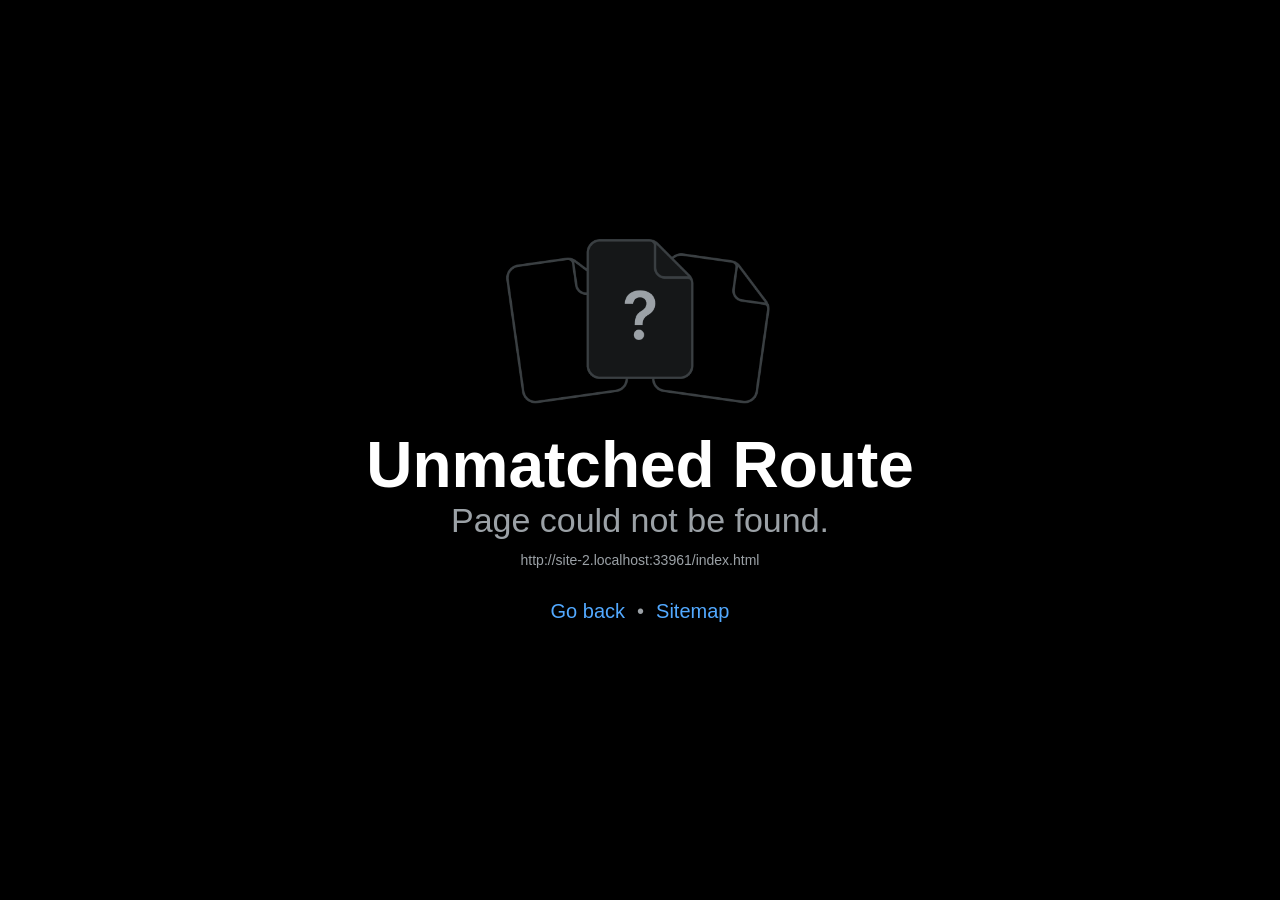
==== commit 3949336e: "web app: the Plan title fits narrow phones (spotplanner edc6506e) Co-Authored-By: Claude Opus 5.5 <n" ====
--- a/index.html
+++ b/index.html
@@ -35,6 +35,6 @@
     </noscript>
     <!-- The root element for your Expo app. -->
     <div id="root"></div>
-  <script src="/_expo/static/js/web/entry-cecadba6df32d384c54a8746a439e8e0.js" defer></script>
+  <script src="/_expo/static/js/web/entry-5a2f2d6eab4be21ca3d0d5d8767a525a.js" defer></script>
 </body>
 </html>
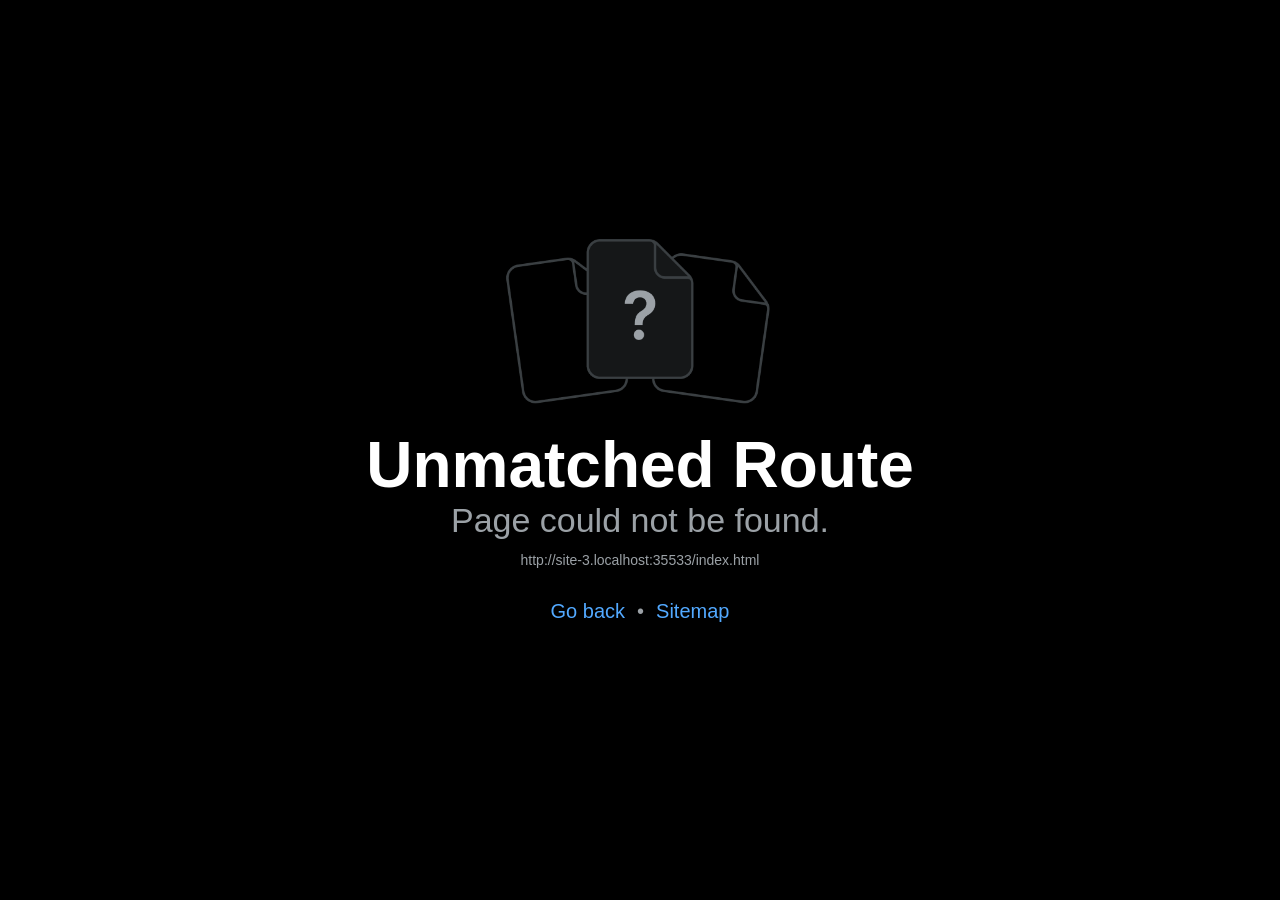
==== commit 4774ca59: "Build 25 (spotplanner 503e0e5): review fixes, truthful support and privacy pages, licences, follow p" ====
--- a/index.html
+++ b/index.html
@@ -1,6 +1,7 @@
 <!DOCTYPE html>
 <html lang="en">
   <head>
+    <script>if (top !== self) top.location.replace(self.location.href)</script>
     <meta charset="utf-8" />
     <meta httpEquiv="X-UA-Compatible" content="IE=edge" />
     <meta name="viewport" content="width=device-width, initial-scale=1, shrink-to-fit=no" />
@@ -35,6 +36,6 @@
     </noscript>
     <!-- The root element for your Expo app. -->
     <div id="root"></div>
-  <script src="/_expo/static/js/web/entry-5a2f2d6eab4be21ca3d0d5d8767a525a.js" defer></script>
+  <script src="/_expo/static/js/web/entry-daa069d4234788dd702dc957f5453960.js" defer></script>
 </body>
 </html>
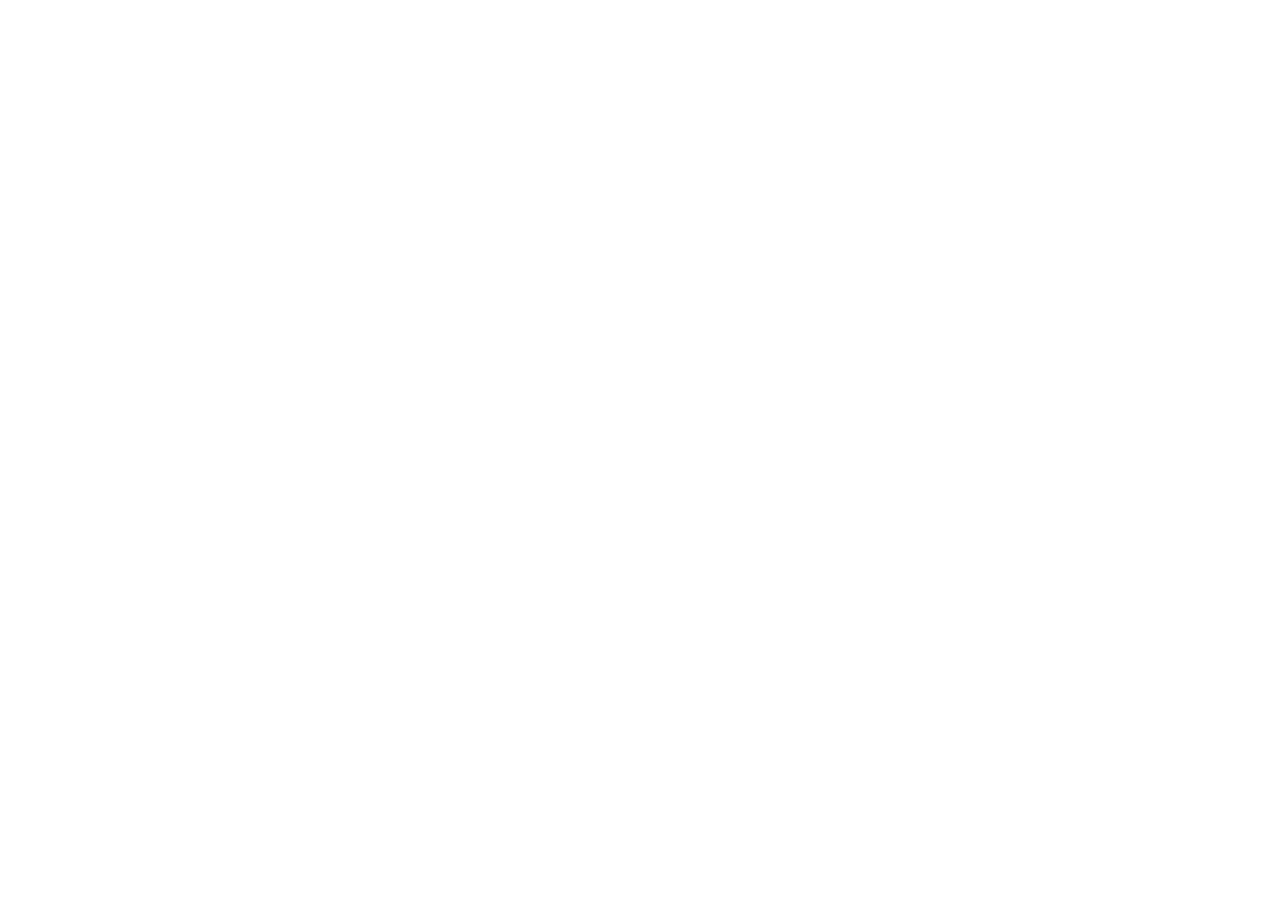
==== commit 5a70c5b5: "Web app afa7c40: Instagram embeds without the sandbox again Co-Authored-By: Claude Opus 5.5 <noreply" ====
--- a/index.html
+++ b/index.html
@@ -36,6 +36,6 @@
     </noscript>
     <!-- The root element for your Expo app. -->
     <div id="root"></div>
-  <script src="/_expo/static/js/web/entry-daa069d4234788dd702dc957f5453960.js" defer></script>
+  <script src="/_expo/static/js/web/entry-b0f565edaab842838fffe06b7640e8f1.js" defer></script>
 </body>
 </html>
